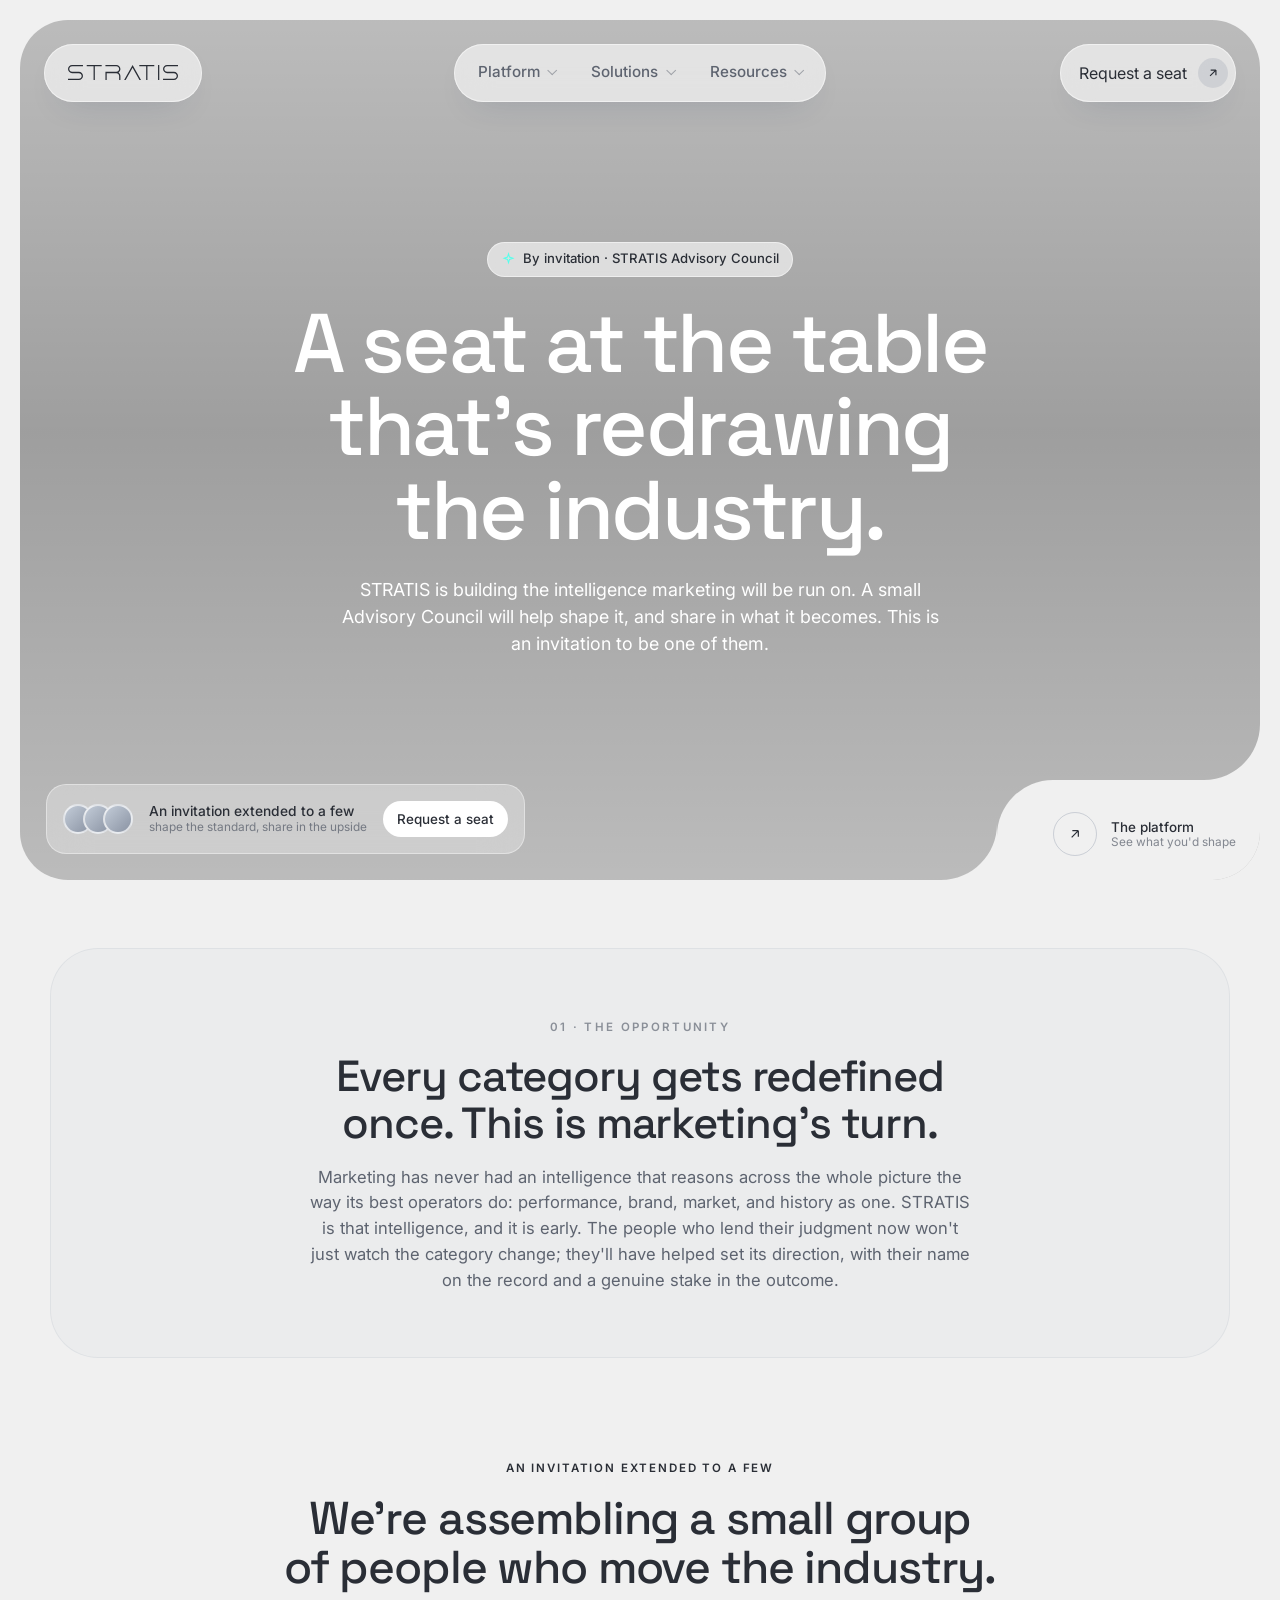
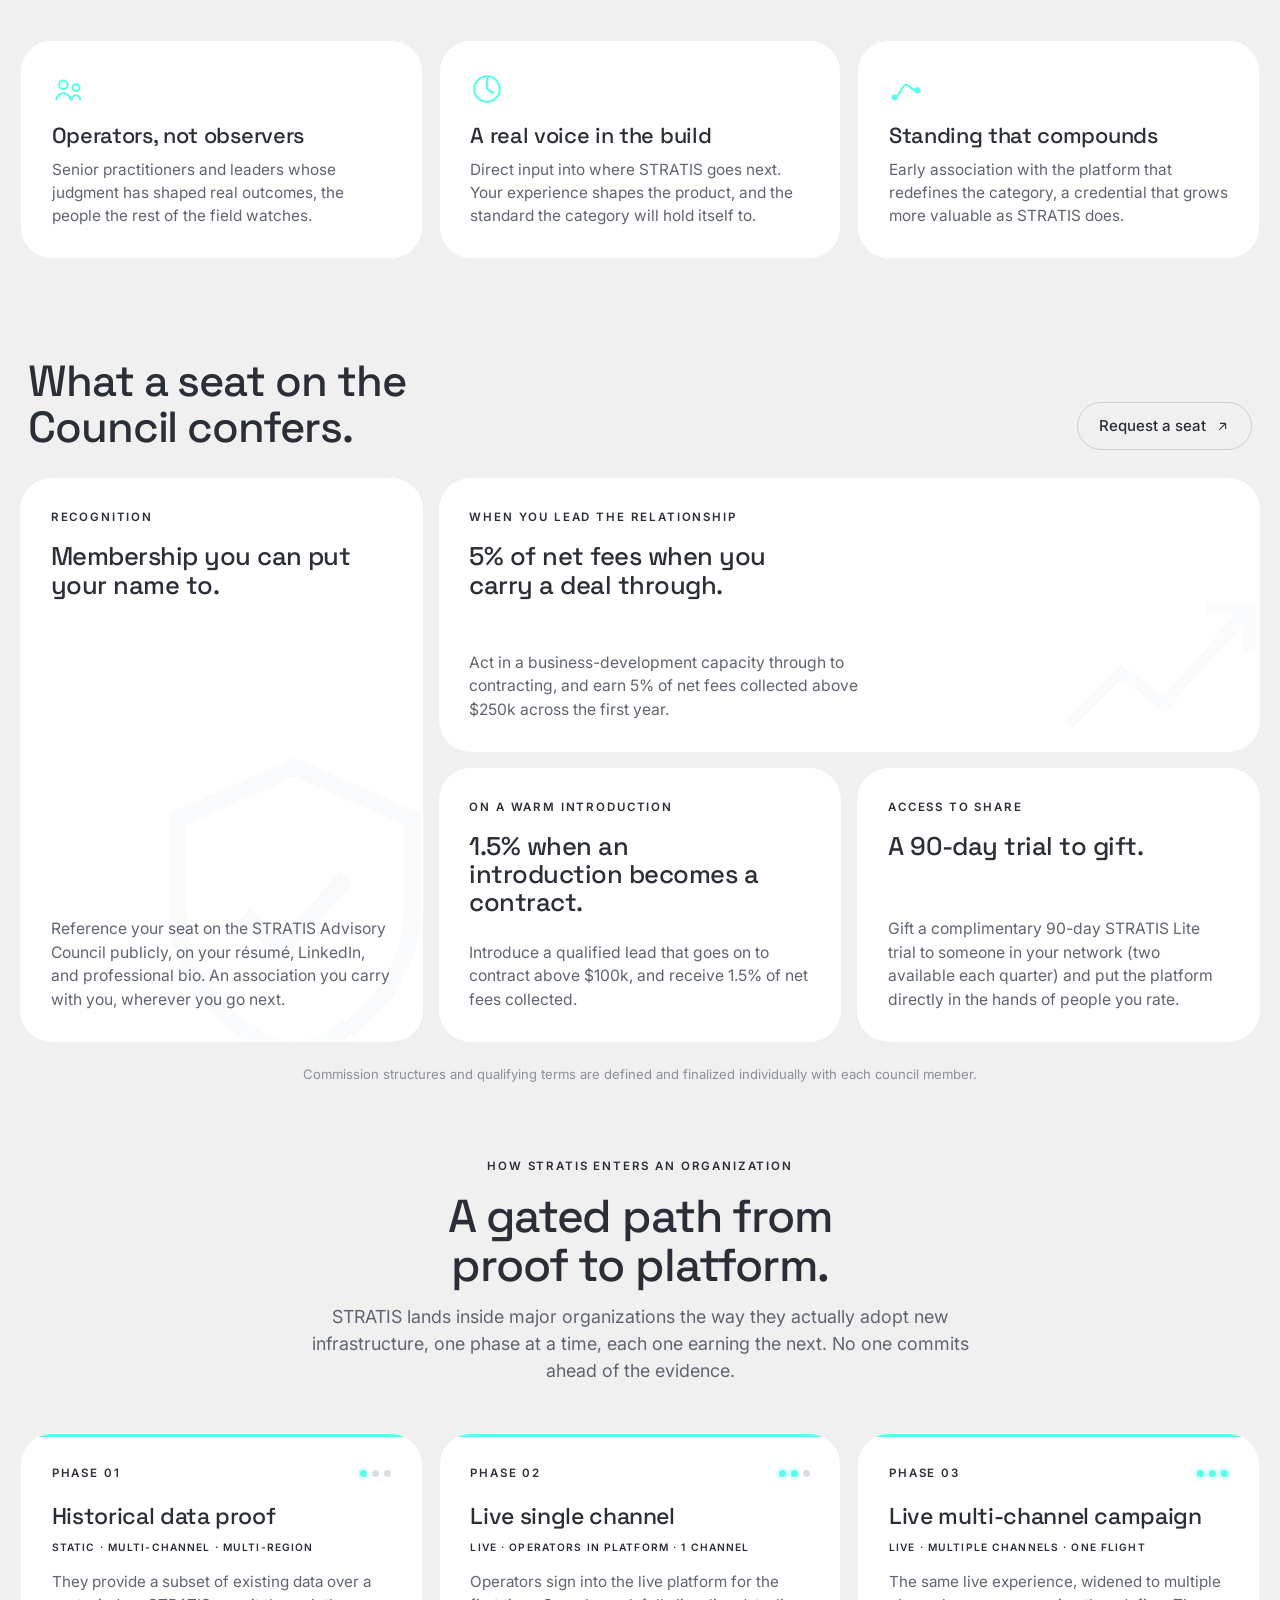
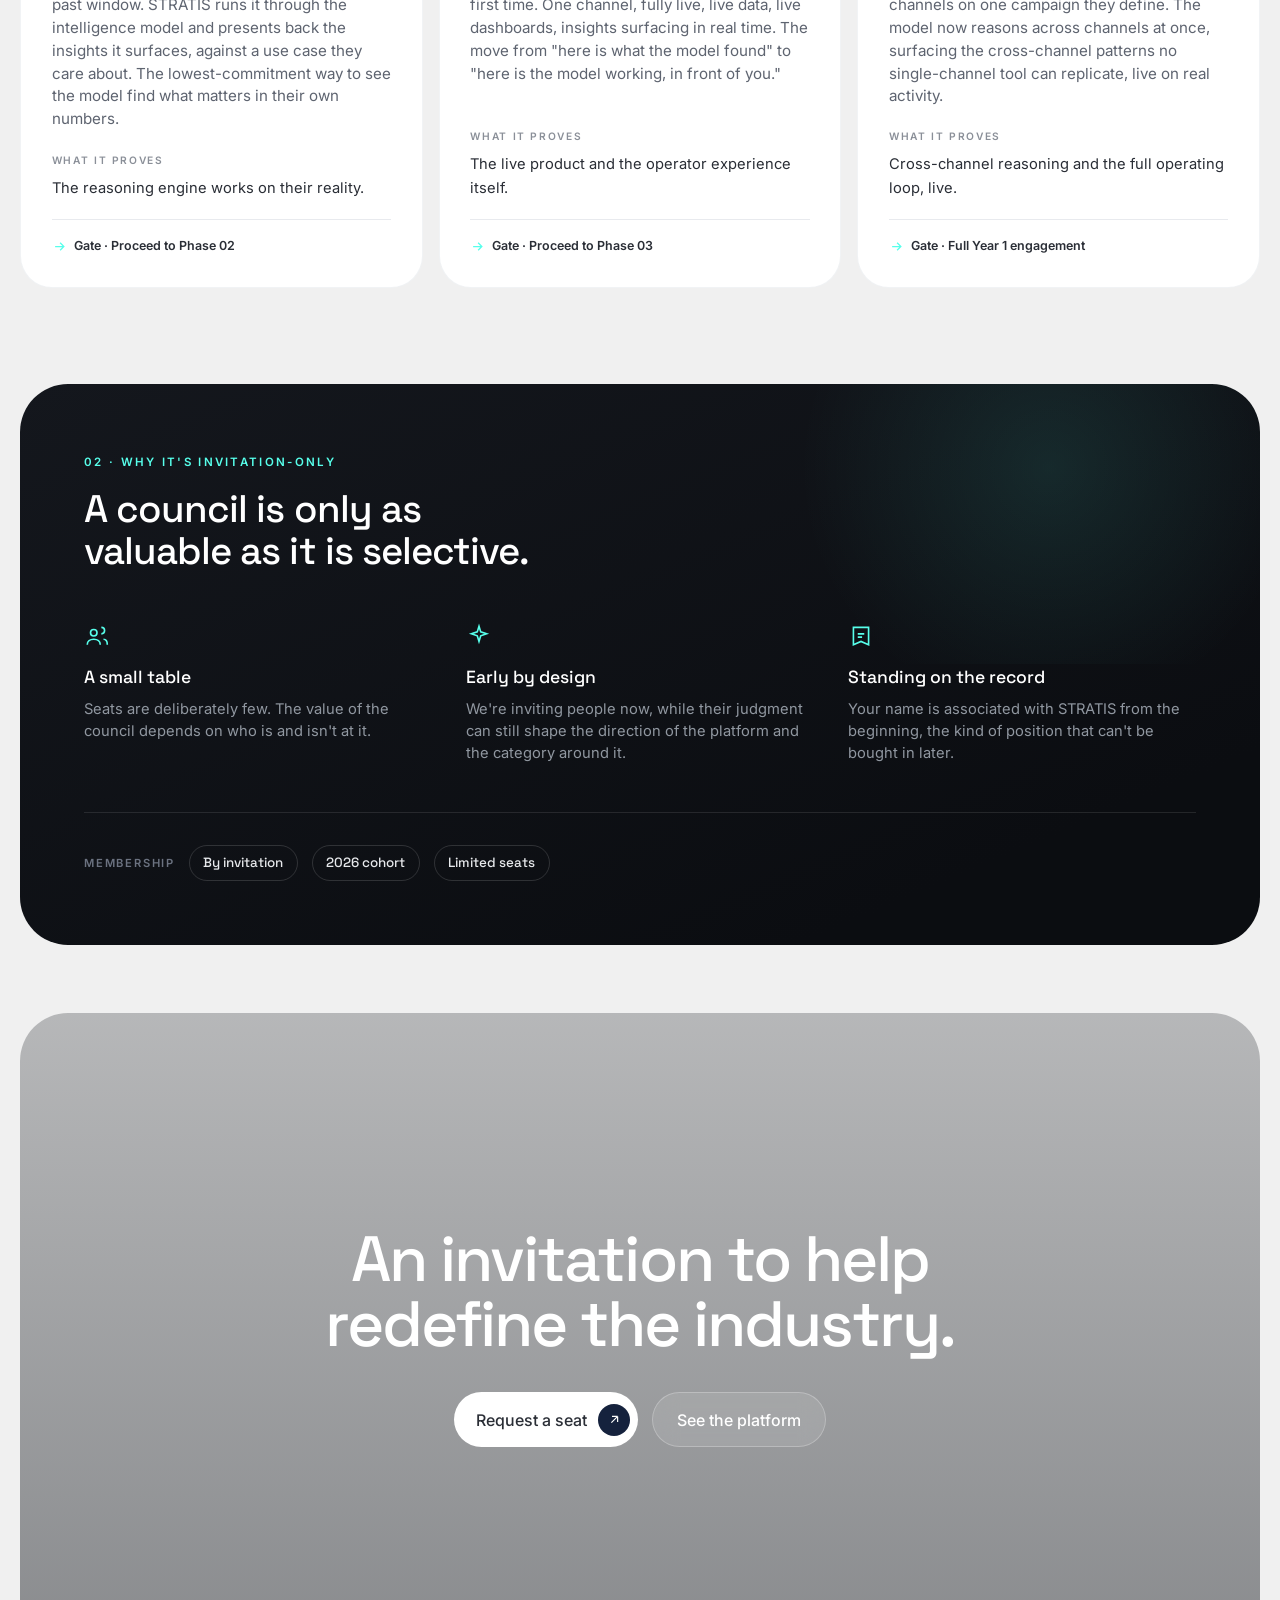
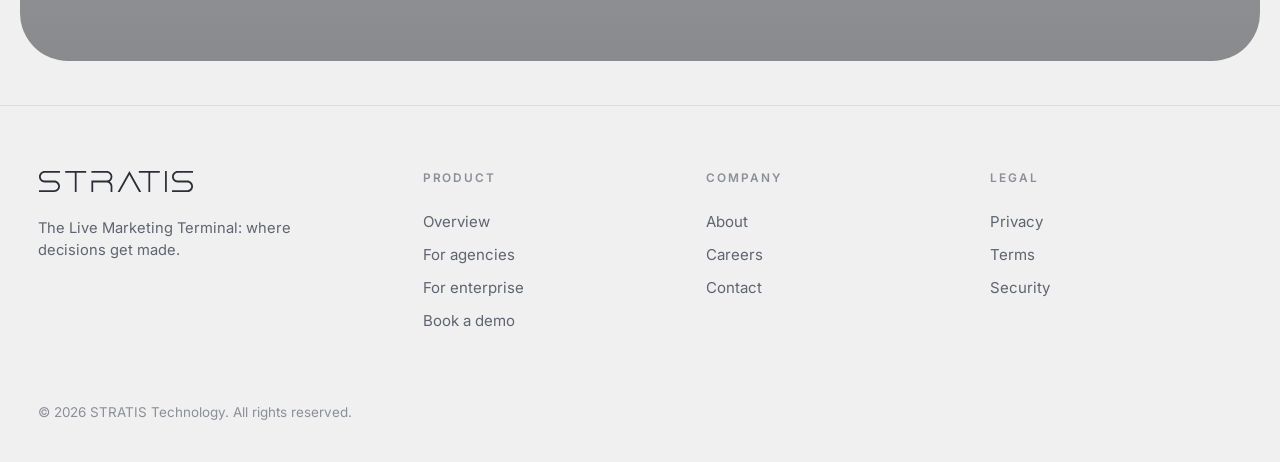
==== advisory.html @ 58fbda46 "Mobile polish: small-viewport hero height, robust video autoplay, scroll-through 3D canvases - .hero" ====
<!DOCTYPE html>
<html lang="en">
<head>
<meta charset="UTF-8" />
<meta name="viewport" content="width=device-width, initial-scale=1.0" />
<meta name="robots" content="noindex, nofollow" />
<title>STRATIS Advisory Council: By invitation</title>
<meta name="description" content="An invitation to join the STRATIS Advisory Council, a small group helping to shape the intelligence that will redefine how marketing is run." />
<link rel="icon" type="image/png" sizes="32x32" href="/favicon/favicon-32x32.png" />
<link rel="icon" type="image/png" sizes="16x16" href="/favicon/favicon-16x16.png" />
<link rel="shortcut icon" href="/favicon/favicon.ico" />
<link rel="apple-touch-icon" sizes="180x180" href="/favicon/apple-touch-icon.png" />
<link rel="manifest" href="/favicon/site.webmanifest" />
<link rel="preconnect" href="https://fonts.googleapis.com" />
<link rel="preconnect" href="https://fonts.gstatic.com" crossorigin />
<link href="https://fonts.googleapis.com/css2?family=Space+Grotesk:wght@400;500;600&family=Inter:wght@400;500;600&display=swap" rel="stylesheet" />
<link rel="stylesheet" href="css/home.css" />
<link rel="stylesheet" href="css/pages.css" />
</head>
<body>

<!-- ============ NAV (three floating glass pills) ============ -->
<header class="nav" id="nav">
  <div class="nav__row">
    <a href="index.html" class="navpill navpill--logo" aria-label="STRATIS home"><span class="logo"></span></a>
    <nav class="navpill navpill--menu" aria-label="Primary" id="navMenu">
      <div class="navitem"><button class="navlink" data-menu="platform" aria-expanded="false">Platform <span class="chev"></span></button></div>
      <div class="navitem"><button class="navlink" data-menu="solutions" aria-expanded="false">Solutions <span class="chev"></span></button></div>
      <div class="navitem"><button class="navlink" data-menu="resources" aria-expanded="false">Resources <span class="chev"></span></button></div>
    </nav>
    <a href="mailto:hello@stratis.technology?subject=STRATIS%20Advisory%20Council" class="navpill navpill--cta">Request a seat
      <span class="pill"><svg width="14" height="14" viewBox="0 0 24 24" fill="none" stroke="currentColor" stroke-width="2"><path d="M7 17L17 7M17 7H8M17 7v9"/></svg></span>
    </a>
    <button class="nav__toggle navpill" id="navToggle" aria-label="Menu" aria-expanded="false"><span></span><span></span><span></span></button>

    <div class="megawrap" id="megawrap">
      <div class="mega" data-panel="platform">
        <div class="mega__inner mega__inner--feature">
          <a class="mega__feature" href="index.html#what">
            <span class="mega__feature-label">The Live Marketing Terminal</span>
            <span class="mega__feature-title">See the whole picture, reasoned as one →</span>
          </a>
          <div class="mega__links">
            <span class="mega__heading">Explore the platform</span>
            <div class="mega__grid">
              <a href="index.html#what"><svg class="ic" viewBox="0 0 24 24" fill="none" stroke="currentColor" stroke-width="1.6"><circle cx="12" cy="12" r="9"/><path d="M12 7v5l3 2"/></svg>What it does<span class="ar">→</span></a>
              <a href="capabilities.html"><svg class="ic" viewBox="0 0 24 24" fill="none" stroke="currentColor" stroke-width="1.6"><circle cx="7" cy="7" r="2.5"/><circle cx="17" cy="9" r="2"/><circle cx="11" cy="17" r="2"/><path d="M9 8l6 1M9 9l3 6"/></svg>Capabilities<span class="ar">→</span></a>
              <a href="index.html#flywheel"><svg class="ic" viewBox="0 0 24 24" fill="none" stroke="currentColor" stroke-width="1.6"><path d="M12 3l2.5 5 5.5.8-4 3.9 1 5.5L12 21l-5-2.8 1-5.5-4-3.9 5.5-.8z"/></svg>Why it's different<span class="ar">→</span></a>
              <a href="index.html#flywheel"><svg class="ic" viewBox="0 0 24 24" fill="none" stroke="currentColor" stroke-width="1.6"><circle cx="6" cy="12" r="2"/><circle cx="12" cy="12" r="2"/><circle cx="18" cy="12" r="2"/><path d="M8 12h2M14 12h2"/></svg>How it works<span class="ar">→</span></a>
              <a href="index.html#capabilities"><svg class="ic" viewBox="0 0 24 24" fill="none" stroke="currentColor" stroke-width="1.6"><path d="M12 3l7 3v6c0 4.5-3 7.5-7 9-4-1.5-7-4.5-7-9V6z"/></svg>Trust &amp; governance<span class="ar">→</span></a>
              <a href="faq.html"><svg class="ic" viewBox="0 0 24 24" fill="none" stroke="currentColor" stroke-width="1.6"><circle cx="12" cy="12" r="9"/><path d="M9.5 9.5a2.5 2.5 0 1 1 3 2.4V14"/><circle cx="12" cy="17" r="0.6" fill="currentColor"/></svg>FAQ<span class="ar">→</span></a>
            </div>
          </div>
        </div>
      </div>
      <div class="mega" data-panel="solutions">
        <div class="mega__inner mega__inner--cards">
          <span class="mega__heading">Solutions</span>
          <div class="mega__cards">
            <a class="mega__card" href="agencies.html">
              <svg class="ic" viewBox="0 0 24 24" fill="none" stroke="currentColor" stroke-width="1.5"><circle cx="8" cy="9" r="3"/><circle cx="17" cy="11" r="2.4"/><path d="M3 20c0-3 2.5-5 5-5s5 2 5 5M14 20c0-2 1.4-3.6 3-3.6s3 1.6 3 3.6"/></svg>
              <span class="mega__card-title">For agencies</span>
              <span class="mega__card-desc">Senior-grade reasoning on every account, without scaling headcount.</span>
            </a>
            <a class="mega__card" href="enterprise.html">
              <svg class="ic" viewBox="0 0 24 24" fill="none" stroke="currentColor" stroke-width="1.5"><rect x="4" y="4" width="7" height="7" rx="1.5"/><rect x="13" y="4" width="7" height="7" rx="1.5"/><rect x="4" y="13" width="7" height="7" rx="1.5"/><rect x="13" y="13" width="7" height="7" rx="1.5"/></svg>
              <span class="mega__card-title">For enterprise</span>
              <span class="mega__card-desc">Decision quality and defensibility at the scale of a major brand.</span>
            </a>
          </div>
        </div>
      </div>
      <div class="mega" data-panel="resources">
        <div class="mega__inner mega__inner--feature">
          <a class="mega__feature" href="index.html#flywheel">
            <span class="mega__feature-label">Resources</span>
            <span class="mega__feature-title">Common questions, answered →</span>
          </a>
          <div class="mega__links">
            <span class="mega__heading">Explore</span>
            <div class="mega__grid">
              <a href="faq.html"><svg class="ic" viewBox="0 0 24 24" fill="none" stroke="currentColor" stroke-width="1.6"><circle cx="12" cy="12" r="9"/><path d="M9.5 9.5a2.5 2.5 0 1 1 3 2.4V14"/><circle cx="12" cy="17" r="0.6" fill="currentColor"/></svg>FAQ<span class="ar">→</span></a>
              <a href="index.html#capabilities"><svg class="ic" viewBox="0 0 24 24" fill="none" stroke="currentColor" stroke-width="1.6"><rect x="5" y="10" width="14" height="10" rx="2"/><path d="M8 10V7a4 4 0 0 1 8 0v3"/></svg>Security &amp; trust<span class="ar">→</span></a>
              <a href="mailto:hello@stratis.technology"><svg class="ic" viewBox="0 0 24 24" fill="none" stroke="currentColor" stroke-width="1.6"><rect x="3" y="5" width="18" height="14" rx="2"/><path d="M4 7l8 6 8-6"/></svg>Contact<span class="ar">→</span></a>
              <a href="index.html"><svg class="ic" viewBox="0 0 24 24" fill="none" stroke="currentColor" stroke-width="1.6"><circle cx="12" cy="8" r="3.5"/><path d="M5 20c0-3.5 3-6 7-6s7 2.5 7 6"/></svg>About<span class="ar">→</span></a>
            </div>
          </div>
        </div>
      </div>
    </div>
  </div>
</header>
<div class="nav-scrim" id="navScrim" aria-hidden="true"></div>
<div class="mobile-menu" id="mobileMenu">
  <a href="index.html#what">Platform</a>
  <a href="agencies.html">For agencies</a>
  <a href="enterprise.html">For enterprise</a>
  <a href="index.html#flywheel">Resources</a>
  <a href="mailto:hello@stratis.technology?subject=STRATIS%20Advisory%20Council">Request a seat</a>
</div>

<main>
  <!-- ============ HERO ============ -->
  <div class="hero-wrap">
    <section class="hero">
      <video class="hero__video" autoplay muted loop playsinline preload="auto" src="/videos/advisory-hero.mp4"></video>
      <div class="hero__tint"></div>
      <div class="hero__content">
        <span class="badge r in"><svg width="15" height="15" viewBox="0 0 24 24" fill="none" stroke="currentColor" stroke-width="1.7"><path d="M12 3l1.6 5.2L19 10l-5.4 1.8L12 17l-1.6-5.2L5 10l5.4-1.8z"/></svg>By invitation · STRATIS Advisory Council</span>
        <h1 class="hero__title r in" data-d="1">A seat at the table that's redrawing the industry.</h1>
        <p class="hero__sub r in" data-d="2">STRATIS is building the intelligence marketing will be run on. A small Advisory Council will help shape it, and share in what it becomes. This is an invitation to be one of them.</p>
      </div>
      <div class="card-bl">
        <span class="card-bl__dots"><span></span><span></span><span></span></span>
        <span class="card-bl__txt">An invitation extended to a few<small>shape the standard, share in the upside</small></span>
        <a href="mailto:hello@stratis.technology?subject=STRATIS%20Advisory%20Council" class="card-bl__btn">Request a seat</a>
      </div>
      <a href="index.html#what" class="corner-br">
        <svg class="corner-cut corner-cut--top" viewBox="0 0 56 56"><path d="M56 56V0C56 30.9279 30.9279 56 0 56H56Z" fill="#f0f0f0"/></svg>
        <svg class="corner-cut corner-cut--left" viewBox="0 0 56 56"><path d="M56 56V0C56 30.9279 30.9279 56 0 56H56Z" fill="#f0f0f0"/></svg>
        <span class="corner-br__circle"><svg width="16" height="16" viewBox="0 0 24 24" fill="none" stroke="currentColor" stroke-width="1.8"><path d="M7 17L17 7M17 7H8M17 7v9"/></svg></span>
        <span class="corner-br__txt">The platform<small>See what you'd shape</small></span>
      </a>
    </section>
  </div>

  <!-- ============ THE OPPORTUNITY ============ -->
  <section class="psection">
    <div class="statement r">
      <span class="statement__index">01 · The opportunity</span>
      <h2 class="statement__title">Every category gets redefined once. This is marketing's turn.</h2>
      <p class="statement__body">Marketing has never had an intelligence that reasons across the whole picture the way its best operators do: performance, brand, market, and history as one. STRATIS is that intelligence, and it is early. The people who lend their judgment now won't just watch the category change; they'll have helped set its direction, with their name on the record and a genuine stake in the outcome.</p>
    </div>
  </section>

  <!-- ============ WHY THE COUNCIL ============ -->
  <section class="psection">
    <div class="phead r">
      <span class="peyebrow">An invitation extended to a few</span>
      <h2 class="ptitle">We're assembling a small group of people who move the industry.</h2>
    </div>
    <div class="trio">
      <div class="pcard r">
        <svg class="pcard__icon" viewBox="0 0 24 24" fill="none" stroke="currentColor" stroke-width="1.5"><circle cx="8" cy="9" r="3"/><circle cx="17" cy="11" r="2.4"/><path d="M3 20c0-3 2.5-5 5-5s5 2 5 5M14 20c0-2 1.4-3.6 3-3.6s3 1.6 3 3.6"/></svg>
        <h3 class="pcard__title">Operators, not observers</h3>
        <p class="pcard__desc">Senior practitioners and leaders whose judgment has shaped real outcomes, the people the rest of the field watches.</p>
      </div>
      <div class="pcard r" data-d="1">
        <svg class="pcard__icon" viewBox="0 0 24 24" fill="none" stroke="currentColor" stroke-width="1.5"><path d="M12 3v9l5 3"/><circle cx="12" cy="12" r="9"/></svg>
        <h3 class="pcard__title">A real voice in the build</h3>
        <p class="pcard__desc">Direct input into where STRATIS goes next. Your experience shapes the product, and the standard the category will hold itself to.</p>
      </div>
      <div class="pcard r" data-d="2">
        <svg class="pcard__icon" viewBox="0 0 24 24" fill="none" stroke="currentColor" stroke-width="1.5"><path d="M4 18c4-1 5-9 8-9s4 5 8 4"/><circle cx="4" cy="18" r="1.4" fill="currentColor"/><circle cx="20" cy="13" r="1.4" fill="currentColor"/></svg>
        <h3 class="pcard__title">Standing that compounds</h3>
        <p class="pcard__desc">Early association with the platform that redefines the category, a credential that grows more valuable as STRATIS does.</p>
      </div>
    </div>
  </section>

  <!-- ============ COUNCIL BENEFITS (4-card bento) ============ -->
  <section class="features">
    <div class="features__head">
      <h2 class="r">What a seat on the Council confers.</h2>
      <a href="mailto:hello@stratis.technology?subject=STRATIS%20Advisory%20Council" class="btn-outline r" data-d="1">Request a seat
        <svg width="15" height="15" viewBox="0 0 24 24" fill="none" stroke="currentColor" stroke-width="1.8"><path d="M7 17L17 7M17 7H8M17 7v9"/></svg></a>
    </div>
    <div class="feat-grid">
      <!-- Card 1, tall left: recognition -->
      <article class="card card--1 group r">
        <svg class="card__wm" viewBox="0 0 24 24" fill="none" stroke="currentColor" stroke-width="1.2"><path d="M12 2l8 3.5v6c0 5-3.4 8.6-8 10-4.6-1.4-8-5-8-10v-6L12 2z"/><path d="M8.5 12l2.5 2.5 4.5-5"/></svg>
        <span class="card__eyebrow">Recognition</span>
        <h3 class="card__title">Membership you can put your name to.</h3>
        <p class="card__desc">Reference your seat on the STRATIS Advisory Council publicly, on your résumé, LinkedIn, and professional bio. An association you carry with you, wherever you go next.</p>
      </article>
      <!-- Card 2, wide top right: 5% BD -->
      <article class="card card--2 group r" data-d="1">
        <svg class="card__wm" viewBox="0 0 24 24" fill="none" stroke="currentColor" stroke-width="1.2"><path d="M3 17l5-5 4 3 8-9"/><path d="M16 6h4v4"/></svg>
        <span class="card__eyebrow">When you lead the relationship</span>
        <h3 class="card__title">5% of net fees when you carry a deal through.</h3>
        <p class="card__desc">Act in a business-development capacity through to contracting, and earn 5% of net fees collected above $250k across the first year.</p>
      </article>
      <!-- Card 3, bottom right 1: 1.5% intro -->
      <article class="card group r" data-d="2">
        <span class="card__eyebrow">On a warm introduction</span>
        <h3 class="card__title">1.5% when an introduction becomes a contract.</h3>
        <p class="card__desc">Introduce a qualified lead that goes on to contract above $100k, and receive 1.5% of net fees collected.</p>
      </article>
      <!-- Card 4, bottom right 2: gift trial -->
      <article class="card group r" data-d="3">
        <span class="card__eyebrow">Access to share</span>
        <h3 class="card__title">A 90-day trial to gift.</h3>
        <p class="card__desc">Gift a complimentary 90-day STRATIS Lite trial to someone in your network (two available each quarter) and put the platform directly in the hands of people you rate.</p>
      </article>
    </div>
    <p class="bnote r">Commission structures and qualifying terms are defined and finalized individually with each council member.</p>
  </section>

  <!-- ============ THE PILOT (gated sequence) ============ -->
  <section class="psection">
    <div class="phead r">
      <span class="peyebrow">How STRATIS enters an organization</span>
      <h2 class="ptitle">A gated path from proof to platform.</h2>
      <p class="psub">STRATIS lands inside major organizations the way they actually adopt new infrastructure, one phase at a time, each one earning the next. No one commits ahead of the evidence.</p>
    </div>
    <div class="steps">
      <article class="step r">
        <div class="step__top">
          <span class="step__tag">Phase 01</span>
          <span class="step__dots"><span class="on"></span><span></span><span></span></span>
        </div>
        <h3 class="step__title">Historical data proof</h3>
        <p class="step__meta">Static · Multi-channel · Multi-region</p>
        <p class="step__desc">They provide a subset of existing data over a past window. STRATIS runs it through the intelligence model and presents back the insights it surfaces, against a use case they care about. The lowest-commitment way to see the model find what matters in their own numbers.</p>
        <div class="step__proves">
          <span class="step__proves-label">What it proves</span>
          <span class="step__proves-txt">The reasoning engine works on their reality.</span>
        </div>
        <div class="step__gate"><svg viewBox="0 0 24 24" fill="none" stroke="currentColor" stroke-width="2"><path d="M5 12h14M13 6l6 6-6 6"/></svg>Gate · Proceed to Phase 02</div>
      </article>
      <article class="step r" data-d="1">
        <div class="step__top">
          <span class="step__tag">Phase 02</span>
          <span class="step__dots"><span class="on"></span><span class="on"></span><span></span></span>
        </div>
        <h3 class="step__title">Live single channel</h3>
        <p class="step__meta">Live · Operators in platform · 1 channel</p>
        <p class="step__desc">Operators sign into the live platform for the first time. One channel, fully live, live data, live dashboards, insights surfacing in real time. The move from "here is what the model found" to "here is the model working, in front of you."</p>
        <div class="step__proves">
          <span class="step__proves-label">What it proves</span>
          <span class="step__proves-txt">The live product and the operator experience itself.</span>
        </div>
        <div class="step__gate"><svg viewBox="0 0 24 24" fill="none" stroke="currentColor" stroke-width="2"><path d="M5 12h14M13 6l6 6-6 6"/></svg>Gate · Proceed to Phase 03</div>
      </article>
      <article class="step r" data-d="2">
        <div class="step__top">
          <span class="step__tag">Phase 03</span>
          <span class="step__dots"><span class="on"></span><span class="on"></span><span class="on"></span></span>
        </div>
        <h3 class="step__title">Live multi-channel campaign</h3>
        <p class="step__meta">Live · Multiple channels · One flight</p>
        <p class="step__desc">The same live experience, widened to multiple channels on one campaign they define. The model now reasons across channels at once, surfacing the cross-channel patterns no single-channel tool can replicate, live on real activity.</p>
        <div class="step__proves">
          <span class="step__proves-label">What it proves</span>
          <span class="step__proves-txt">Cross-channel reasoning and the full operating loop, live.</span>
        </div>
        <div class="step__gate"><svg viewBox="0 0 24 24" fill="none" stroke="currentColor" stroke-width="2"><path d="M5 12h14M13 6l6 6-6 6"/></svg>Gate · Full Year 1 engagement</div>
      </article>
    </div>
  </section>

  <!-- ============ WHY INVITATION-ONLY ============ -->
  <section class="psection">
    <div class="trustp r">
      <div class="trustp__inner">
        <span class="trustp__index">02 · Why it's invitation-only</span>
        <h2 class="trustp__title">A council is only as valuable as it is selective.</h2>
        <div class="trustp__grid">
          <div class="tpoint2"><svg class="tpoint2__icon" viewBox="0 0 24 24" fill="none" stroke="currentColor" stroke-width="1.5"><circle cx="9" cy="9" r="3"/><path d="M3 20c0-3 2.5-5 6-5s6 2 6 5"/><path d="M16 4a3 3 0 0 1 0 6M18 15c2 0 3.5 1.8 3.5 5"/></svg><h3>A small table</h3><p>Seats are deliberately few. The value of the council depends on who is and isn't at it.</p></div>
          <div class="tpoint2"><svg class="tpoint2__icon" viewBox="0 0 24 24" fill="none" stroke="currentColor" stroke-width="1.5"><path d="M12 3l1.6 5.2L19 10l-5.4 1.8L12 17l-1.6-5.2L5 10l5.4-1.8z"/></svg><h3>Early by design</h3><p>We're inviting people now, while their judgment can still shape the direction of the platform and the category around it.</p></div>
          <div class="tpoint2"><svg class="tpoint2__icon" viewBox="0 0 24 24" fill="none" stroke="currentColor" stroke-width="1.5"><path d="M5 4h14v16l-7-3-7 3z"/><path d="M9 10h6M9 13h4"/></svg><h3>Standing on the record</h3><p>Your name is associated with STRATIS from the beginning, the kind of position that can't be bought in later.</p></div>
        </div>
        <div class="trustp__badges">
          <span class="trustp__badges-label">Membership</span>
          <span class="badge-slot2">By invitation</span><span class="badge-slot2">2026 cohort</span><span class="badge-slot2">Limited seats</span>
        </div>
      </div>
    </div>
  </section>

  <!-- ============ CTA (video) ============ -->
  <div class="cta-wrap" id="demo">
    <section class="cta">
      <video class="cta__video" autoplay muted loop playsinline preload="auto" src="/videos/cta.mp4"></video>
      <div class="cta__tint"></div>
      <div class="cta__content">
        <h2 class="cta__title r">An invitation to help redefine the industry.</h2>
        <div class="cta__btns r" data-d="1">
          <a href="mailto:hello@stratis.technology?subject=STRATIS%20Advisory%20Council" class="btn-white">Request a seat
            <span class="ic"><svg width="15" height="15" viewBox="0 0 24 24" fill="none" stroke="currentColor" stroke-width="1.9"><path d="M7 17L17 7M17 7H8M17 7v9"/></svg></span></a>
          <a href="index.html#what" class="btn-glass">See the platform</a>
        </div>
      </div>
    </section>
  </div>

  <!-- ============ FOOTER ============ -->
  <footer class="foot">
    <div class="foot__inner">
      <div>
        <div class="foot__logo" aria-label="STRATIS"><span class="logo"></span></div>
        <p class="foot__desc">The Live Marketing Terminal: where decisions get made.</p>
      </div>
      <div class="foot__col">
        <h4>Product</h4>
        <a href="index.html">Overview</a>
        <a href="agencies.html">For agencies</a>
        <a href="enterprise.html">For enterprise</a>
        <a href="mailto:hello@stratis.technology">Book a demo</a>
      </div>
      <div class="foot__col">
        <h4>Company</h4>
        <a href="#">About</a>
        <a href="#">Careers</a>
        <a href="mailto:hello@stratis.technology">Contact</a>
      </div>
      <div class="foot__col">
        <h4>Legal</h4>
        <a href="#">Privacy</a>
        <a href="#">Terms</a>
        <a href="#">Security</a>
      </div>
    </div>
    <div class="foot__base">© 2026 STRATIS Technology. All rights reserved.</div>
  </footer>
</main>

<script>
  // scroll reveals
  var io = new IntersectionObserver(function (es) {
    es.forEach(function (e) { if (e.isIntersecting) { e.target.classList.add("in"); io.unobserve(e.target); } });
  }, { rootMargin: "0px 0px -8% 0px", threshold: 0.1 });
  document.querySelectorAll(".r:not(.in)").forEach(function (el) { io.observe(el); });
  (function(){var play=function(){document.querySelectorAll("video").forEach(function(v){try{v.muted=true;v.setAttribute("playsinline","");v.setAttribute("webkit-playsinline","");var p=v.play();if(p&&p.catch)p.catch(function(){});}catch(e){}});};play();["touchstart","pointerdown","scroll","click"].forEach(function(ev){window.addEventListener(ev,function h(){play();window.removeEventListener(ev,h);},{once:true,passive:true});});})();

  // ---- nav: sticky state ----
  var nav = document.getElementById("nav");
  function navScroll() { if (nav) nav.classList.toggle("is-stuck", (window.scrollY || 0) > 8); }
  navScroll(); window.addEventListener("scroll", navScroll, { passive: true });

  // ---- nav: mobile toggle ----
  var toggle = document.getElementById("navToggle"), mm = document.getElementById("mobileMenu");
  if (toggle && mm) {
    var setOpen = function (open) { document.body.classList.toggle("menu-open", open); toggle.setAttribute("aria-expanded", String(open)); document.body.style.overflow = open ? "hidden" : ""; };
    toggle.addEventListener("click", function () { setOpen(!document.body.classList.contains("menu-open")); });
    mm.querySelectorAll("a").forEach(function (a) { a.addEventListener("click", function () { setOpen(false); }); });
    window.addEventListener("keydown", function (e) { if (e.key === "Escape") setOpen(false); });
  }

  // ---- nav: mega-menu dropdowns ----
  var navMenu = document.getElementById("navMenu"), megawrap = document.getElementById("megawrap"), navScrim = document.getElementById("navScrim");
  if (navMenu && megawrap) {
    var fine = window.matchMedia("(pointer:fine)").matches;
    var items = Array.prototype.slice.call(navMenu.querySelectorAll(".navitem"));
    var panels = Array.prototype.slice.call(megawrap.querySelectorAll(".mega"));
    var openName = null, closeTimer = null;
    function openMenu(name) {
      if (openName === name) return; clearTimeout(closeTimer);
      panels.forEach(function (p) { p.classList.toggle("is-open", p.dataset.panel === name); });
      items.forEach(function (i) { var ln = i.querySelector(".navlink"), on = ln.dataset.menu === name; i.classList.toggle("is-open", on); ln.setAttribute("aria-expanded", String(on)); });
      document.body.classList.add("nav-open"); openName = name;
    }
    function closeMenu() {
      clearTimeout(closeTimer);
      panels.forEach(function (p) { p.classList.remove("is-open"); });
      items.forEach(function (i) { i.classList.remove("is-open"); i.querySelector(".navlink").setAttribute("aria-expanded", "false"); });
      document.body.classList.remove("nav-open"); openName = null;
    }
    items.forEach(function (item) {
      var link = item.querySelector(".navlink"), name = link.dataset.menu;
      if (fine) item.addEventListener("mouseenter", function () { openMenu(name); });
      link.addEventListener("click", function (e) { e.preventDefault(); openName === name ? closeMenu() : openMenu(name); });
    });
    if (fine) {
      navMenu.addEventListener("mouseenter", function () { clearTimeout(closeTimer); });
      navMenu.addEventListener("mouseleave", function () { closeTimer = setTimeout(closeMenu, 200); });
      panels.forEach(function (p) { p.addEventListener("mouseenter", function () { clearTimeout(closeTimer); }); p.addEventListener("mouseleave", function () { closeTimer = setTimeout(closeMenu, 200); }); });
    }
    document.addEventListener("click", function (e) { if (openName && !navMenu.contains(e.target) && !megawrap.contains(e.target)) closeMenu(); });
    window.addEventListener("keydown", function (e) { if (e.key === "Escape") closeMenu(); });
    window.addEventListener("scroll", function () { if (openName) closeMenu(); }, { passive: true });
    if (navScrim) navScrim.addEventListener("click", closeMenu);
    megawrap.querySelectorAll("a").forEach(function (a) { a.addEventListener("click", closeMenu); });
  }
</script>
</body>
</html>
---- css/home.css ----
/* =========================================================================
   STRATIS - landing page TEST (video/dashboard concept)
   Adapted from the RIVR DeFi spec to STRATIS copy + brand fonts.
   Self-contained (not linked to the main styles.css).
   ========================================================================= */
:root {
  --bg: #f0f0f0;
  --ink: #5E6470;          /* muted hero text (per spec) */
  --ink-strong: #2A2E36;
  --ink-soft: #8A8F98;
  --navy: #15223D;         /* "dark blue" button */
  --signal: #57FFEB;
  --navy-tint: rgba(30,50,90,0.02);
  --navy-bd:  rgba(30,50,90,0.06);
  --navy-div: rgba(30,50,90,0.10);
  --display: "Space Grotesk", ui-sans-serif, system-ui, sans-serif;
  --body: "Inter", ui-sans-serif, system-ui, sans-serif;
  --ease: cubic-bezier(0.22, 1, 0.36, 1);
}
* { box-sizing: border-box; margin: 0; padding: 0; }
html { -webkit-text-size-adjust: 100%; }
body {
  font-family: var(--body); background: var(--bg); color: var(--ink-strong);
  overflow-x: hidden; -webkit-font-smoothing: antialiased; -moz-osx-font-smoothing: grayscale;
  line-height: 1.5;
}
img, svg, video { display: block; max-width: 100%; }
a { color: inherit; text-decoration: none; }
button { font: inherit; color: inherit; background: none; border: none; cursor: pointer; }
ul { list-style: none; }
::selection { background: var(--signal); color: var(--ink-strong); }

.lt { min-height: 100vh; background: var(--bg); }
.shell { width: 100%; max-width: 1536px; margin-inline: auto; }

/* reveal */
.r { opacity: 0; transform: translateY(26px); transition: opacity 0.9s var(--ease), transform 0.9s var(--ease); }
.r.in { opacity: 1; transform: none; }
[data-d="1"] { transition-delay: 0.08s; } [data-d="2"] { transition-delay: 0.16s; }
[data-d="3"] { transition-delay: 0.24s; } [data-d="4"] { transition-delay: 0.32s; }
@media (prefers-reduced-motion: reduce) { .r { opacity: 1; transform: none; transition: none; } }

/* ----------------------------------------------------------------------- */
/*  HERO                                                                   */
/* ----------------------------------------------------------------------- */
.hero-wrap { width: 100%; height: 100vh; height: 100svh; display: flex; align-items: center; justify-content: center; padding: 12px; background: var(--bg); }
@media (min-width: 768px) { .hero-wrap { padding: 20px; } }
.hero {
  position: relative; width: 100%; max-width: 1536px; height: 100%;
  border-radius: 1.5rem; overflow: hidden;
  display: flex; flex-direction: column; align-items: center;
}
@media (min-width: 768px) { .hero { border-radius: 3rem; } }
.hero__video { position: absolute; inset: 0; width: 100%; height: 100%; object-fit: cover; z-index: 0; filter: saturate(1.3); }
.hero__tint { position: absolute; inset: 0; z-index: 1; background: linear-gradient(180deg, rgba(0,0,0,0.22), rgba(0,0,0,0.34) 48%, rgba(0,0,0,0.22)); pointer-events: none; }

/* ===== three floating glass pills (ported from page 1, test-skinned) ===== */
/* top gap below the hero card edge + side inset are kept equal ("same padding") */
.nav { position: fixed; top: clamp(30px, 3.4vw, 44px); left: 0; right: 0; z-index: 1000; }
.nav__row {
  width: min(calc(100% - 40px), 1536px);   /* match the hero card box */
  margin-inline: auto;
  padding-inline: clamp(16px, 2.4vw, 24px); /* inset pills toward the card edges */
  display: grid; grid-template-columns: 1fr auto 1fr; align-items: center; gap: 14px;
}
.navpill--logo { justify-self: start; }
.navpill--cta  { justify-self: end; }
.navpill {
  display: inline-flex; align-items: center; height: 58px; padding: 0 24px; border-radius: 100px;
  background: rgba(255,255,255,0.6); -webkit-backdrop-filter: blur(18px) saturate(150%); backdrop-filter: blur(18px) saturate(150%);
  box-shadow: inset 0 0 0 1px rgba(255,255,255,0.5), 0 14px 34px -20px rgba(30,50,90,0.28);
  transition: background 0.4s var(--ease), box-shadow 0.4s var(--ease), transform 0.4s var(--ease);
  animation: navIn 0.7s var(--ease) backwards;
}
@keyframes navIn { from { opacity: 0; transform: translateY(-16px); } to { opacity: 1; transform: none; } }
.navpill--logo { animation-delay: 0.05s; font-family: var(--display); font-weight: 600; font-size: 1.12rem; letter-spacing: 0.18em; color: var(--ink-strong); }
/* Official STRATIS wordmark - masked so it inherits `color` */
.logo { display: inline-block; height: 15px; aspect-ratio: 553.72 / 75.39; flex: none; background: currentColor; -webkit-mask: url(/assets/stratis-logo.svg) center / contain no-repeat; mask: url(/assets/stratis-logo.svg) center / contain no-repeat; }
.foot__logo .logo { height: 21px; }
.navpill--menu { animation-delay: 0.13s; padding: 0 7px; gap: 2px; }
.navpill--cta  { animation-delay: 0.21s; }
.nav.is-stuck .navpill { background: rgba(255,255,255,0.82); box-shadow: inset 0 0 0 1px rgba(30,50,90,0.08), 0 18px 44px -22px rgba(30,50,90,0.32); }

.navlink {
  height: 42px; padding: 0 17px; border-radius: 100px; display: inline-flex; align-items: center; gap: 0.5em;
  font-family: var(--body); font-weight: 500; font-size: 0.95rem; color: var(--ink); cursor: pointer; white-space: nowrap;
  transition: background 0.3s var(--ease), color 0.3s;
}
.navlink:hover, .navitem.is-open > .navlink { background: rgba(30,50,90,0.06); color: var(--ink-strong); }
.chev { width: 7px; height: 7px; margin-left: 1px; border-right: 1.6px solid currentColor; border-bottom: 1.6px solid currentColor; transform: rotate(45deg) translate(-1px,-2px); opacity: 0.5; transition: transform 0.4s var(--ease); }
.navitem.is-open > .navlink .chev { transform: rotate(-135deg) translate(-1px,0); opacity: 0.9; }

/* CTA pill - glass, matching the rest of the nav */
.navpill--cta { color: var(--ink-strong); gap: 0.7em; padding: 0 0.5em 0 1.2em; cursor: pointer; }
.navpill--cta:hover { background: rgba(255,255,255,0.82); transform: translateY(-1px); }
.navpill--cta .pill { width: 30px; height: 30px; border-radius: 50%; background: rgba(30,50,90,0.1); display: grid; place-items: center; transition: transform 0.4s var(--ease); }
.navpill--cta:hover .pill { transform: rotate(45deg); }

/* mobile toggle */
.nav__toggle { display: none; }
.nav__toggle span { width: 22px; height: 1.6px; background: var(--ink-strong); transition: transform 0.35s var(--ease), opacity 0.3s; }
body.menu-open .nav__toggle span:nth-child(1) { transform: translateY(6.6px) rotate(45deg); }
body.menu-open .nav__toggle span:nth-child(2) { opacity: 0; }
body.menu-open .nav__toggle span:nth-child(3) { transform: translateY(-6.6px) rotate(-45deg); }

/* mega-menu panels */
.megawrap { position: absolute; top: calc(100% + 12px); left: 0; right: 0; display: flex; justify-content: center; pointer-events: none; }
.mega {
  position: absolute; top: 0; left: 50%; transform: translateX(-50%) translateY(-10px) scale(0.97); transform-origin: top center;
  opacity: 0; visibility: hidden; pointer-events: none;
  background: rgba(255,255,255,0.94); -webkit-backdrop-filter: blur(24px) saturate(150%); backdrop-filter: blur(24px) saturate(150%);
  border-radius: 26px; box-shadow: inset 0 0 0 1px rgba(30,50,90,0.08), 0 40px 90px -36px rgba(30,50,90,0.35); padding: 20px;
  transition: opacity 0.36s var(--ease), transform 0.36s var(--ease), visibility 0.36s;
}
.mega.is-open { opacity: 1; visibility: visible; pointer-events: auto; transform: translateX(-50%) translateY(0) scale(1); }
.mega__inner--feature { display: grid; grid-template-columns: 210px 1fr; gap: 18px; width: 600px; max-width: 78vw; }
.mega__heading { font-family: var(--body); font-size: 0.68rem; letter-spacing: 0.16em; text-transform: uppercase; color: var(--ink-soft); font-weight: 600; display: block; padding: 6px 12px 12px; }
.mega__feature { position: relative; overflow: hidden; border-radius: 18px; min-height: 210px; padding: 20px; display: flex; flex-direction: column; justify-content: flex-end; gap: 0.3em; border: 1px solid var(--navy-bd); background: radial-gradient(120% 100% at 28% 18%, rgba(87,255,235,0.16), #eef1f5 68%); }
.mega__feature-label { font-family: var(--body); font-size: 0.64rem; letter-spacing: 0.16em; text-transform: uppercase; color: var(--ink); font-weight: 600; }
.mega__feature-title { font-family: var(--display); font-weight: 500; font-size: 1.05rem; line-height: 1.2; letter-spacing: -0.015em; color: var(--ink-strong); }
.mega__feature:hover .mega__feature-title { color: var(--signal); }
.mega__links { padding-top: 4px; }
.mega__grid { display: grid; grid-template-columns: 1fr 1fr; gap: 2px; }
.mega__grid a { display: flex; align-items: center; gap: 0.7em; padding: 11px 12px; border-radius: 12px; font-family: var(--body); font-weight: 500; font-size: 0.95rem; color: var(--ink-strong); transition: background 0.25s; }
.mega__grid a:hover { background: rgba(30,50,90,0.05); }
.mega__grid .ic { flex: none; width: 18px; height: 18px; color: var(--signal); }
.mega__grid .ar { margin-left: auto; opacity: 0; transform: translateX(-4px); transition: opacity 0.25s, transform 0.25s; color: var(--ink-soft); }
.mega__grid a:hover .ar { opacity: 1; transform: none; }
.mega__inner--cards { width: 560px; max-width: 78vw; }
.mega__cards { display: grid; grid-template-columns: 1fr 1fr; gap: 10px; margin-top: 4px; }
.mega__card { display: flex; flex-direction: column; gap: 0.45em; padding: 18px; border-radius: 18px; border: 1px solid var(--navy-bd); background: #fff; transition: transform 0.4s var(--ease), box-shadow 0.4s; }
.mega__card:hover { transform: translateY(-3px); box-shadow: 0 8px 30px rgb(0 0 0 / 0.05); }
.mega__card .ic { width: 22px; height: 22px; color: var(--signal); margin-bottom: 0.3em; }
.mega__card-title { font-family: var(--display); font-weight: 500; font-size: 1.12rem; letter-spacing: -0.015em; color: var(--ink-strong); }
.mega__card-desc { font-size: 0.9rem; line-height: 1.45; color: var(--ink); }

/* scrim + mobile sheet */
.nav-scrim { position: fixed; inset: 0; z-index: 990; background: rgba(20,30,50,0.14); -webkit-backdrop-filter: blur(2px); backdrop-filter: blur(2px); opacity: 0; visibility: hidden; transition: opacity 0.4s var(--ease), visibility 0.4s; }
body.nav-open .nav-scrim { opacity: 1; visibility: visible; }
.mobile-menu { position: fixed; inset: 0; z-index: 999; background: var(--bg); display: flex; flex-direction: column; justify-content: center; padding: 24px; transform: translateY(-100%); transition: transform 0.6s var(--ease); visibility: hidden; }
body.menu-open .mobile-menu { transform: none; visibility: visible; }
.mobile-menu a { font-family: var(--display); font-weight: 500; font-size: 2rem; padding: 0.35em 0; color: var(--ink-strong); letter-spacing: -0.02em; }

@media (max-width: 900px) {
  .nav__row { display: flex; justify-content: space-between; }
  .navpill--menu, .navpill--cta { display: none; }
  .nav__toggle.navpill { display: inline-flex; padding: 0; width: 56px; justify-content: center; flex-direction: column; gap: 5px; }
  .megawrap { display: none; }
}
@media (min-width: 901px) { .nav__toggle { display: none; } }

/* hero content */
.hero__content { position: relative; z-index: 10; flex: 1; display: flex; flex-direction: column; align-items: center; justify-content: center; text-align: center; padding: 0 24px; gap: 1.6rem; }
.badge {
  display: inline-flex; align-items: center; gap: 0.55em;
  background: rgba(255,255,255,0.6); -webkit-backdrop-filter: blur(12px); backdrop-filter: blur(12px);
  border: 1px solid rgba(255,255,255,0.5); border-radius: 100px;
  padding: 0.5em 1em; font-size: 0.82rem; font-weight: 500; color: var(--ink-strong);
}
.badge svg { color: var(--signal); }
.hero__title { font-family: var(--display); font-weight: 500; font-size: clamp(2.6rem, 6.5vw, 5.4rem); line-height: 1.0; letter-spacing: -0.03em; color: #fff; max-width: 16ch; text-wrap: balance; }
.hero__sub { max-width: 56ch; font-size: clamp(1rem, 1.4vw, 1.18rem); line-height: 1.5; color: #fff; opacity: 0.92; }

/* bottom-left glass card */
.card-bl {
  position: absolute; left: clamp(16px, 2vw, 28px); bottom: clamp(16px, 2vw, 28px); z-index: 12;
  background: rgba(255,255,255,0.3); -webkit-backdrop-filter: blur(20px); backdrop-filter: blur(20px);
  border: 1px solid rgba(255,255,255,0.4); border-radius: 20px;
  padding: 16px; display: flex; align-items: center; gap: 16px; max-width: calc(100% - 32px);
}
.card-bl__dots { display: flex; }
.card-bl__dots span { width: 30px; height: 30px; border-radius: 50%; border: 2px solid rgba(255,255,255,0.7); margin-left: -10px; background: linear-gradient(135deg, #c3ccd8, #8a93a3); }
.card-bl__dots span:first-child { margin-left: 0; }
.card-bl__txt { font-size: 0.86rem; line-height: 1.25; color: var(--ink-strong); font-weight: 500; }
.card-bl__txt small { display: block; font-size: 0.74rem; color: var(--ink); opacity: 0.8; font-weight: 400; }
.card-bl__btn { display: inline-flex; align-items: center; gap: 0.5em; background: #fff; color: var(--ink-strong); border-radius: 100px; padding: 0.6em 1.05em; font-size: 0.84rem; font-weight: 500; white-space: nowrap; transition: transform 0.4s var(--ease); }
.card-bl__btn:hover { transform: translateY(-1px); }
@media (max-width: 640px) { .card-bl { display: none; } }

/* bottom-right architectural cut-out corner */
.corner-br {
  position: absolute; right: 0; bottom: 0; z-index: 12;
  background: var(--bg); padding: 24px 24px 24px 56px; padding-top: 32px;
  border-top-left-radius: 3.5rem;
  display: flex; align-items: center; gap: 14px;
}
.corner-br__circle { width: 44px; height: 44px; border-radius: 50%; border: 1px solid rgba(30,50,90,0.18); display: grid; place-items: center; color: var(--ink-strong); transition: transform 0.4s var(--ease); }
.corner-br:hover .corner-br__circle { transform: rotate(45deg); }
.corner-br__txt { font-size: 0.84rem; font-weight: 500; color: var(--ink-strong); line-height: 1.2; }
.corner-br__txt small { display: block; font-size: 0.74rem; color: var(--ink); opacity: 0.75; font-weight: 400; }
/* inverted corner SVGs (fill the square gap so the curve reads flush) */
.corner-cut { position: absolute; width: 3.5rem; height: 3.5rem; z-index: 12; }
.corner-cut--top { right: 0; bottom: 100%; }
.corner-cut--left { right: 100%; bottom: 0; }
@media (max-width: 640px) { .corner-br { display: none; } }

/* ----------------------------------------------------------------------- */
/*  INTELLIGENCE LAYER (3D molecular system - shared molecule.js)          */
/* ----------------------------------------------------------------------- */
.intel { width: 100%; max-width: 1536px; margin-inline: auto; padding: 24px 12px; }
@media (min-width: 768px) { .intel { padding: 48px 20px; } }
.intel__head { max-width: 720px; margin: 0 auto clamp(30px, 4vw, 52px); text-align: center; }
.intel__eyebrow { font-size: 0.72rem; letter-spacing: 0.16em; text-transform: uppercase; color: var(--ink-strong); font-weight: 600; }
.intel__title { font-family: var(--display); font-weight: 500; font-size: clamp(1.8rem, 3.6vw, 3rem); letter-spacing: -0.025em; color: var(--ink-strong); line-height: 1.06; margin: 1rem 0 0.9rem; text-wrap: balance; }
.intel__sub { font-size: clamp(1rem, 1.4vw, 1.15rem); line-height: 1.5; color: var(--ink); max-width: 56ch; margin-inline: auto; }
.intel__panel {
  position: relative; overflow: hidden;
  border-radius: 1.5rem;
  background: radial-gradient(125% 120% at 50% 32%, #ffffff 0%, #e9edf1 78%, #e1e6eb 100%);
  border: 1px solid var(--navy-bd);
  min-height: clamp(520px, 64vw, 760px);
  box-shadow: 0 1px 2px rgba(30,50,90,0.03);
}
@media (min-width: 768px) { .intel__panel { border-radius: 3rem; } }
.molecule__canvas-wrap { position: absolute; inset: 0; z-index: 0; }
.molecule__canvas-wrap > div { position: absolute; inset: 0; pointer-events: none; }
#moleculeCanvas, #flywheelCanvas { width: 100%; height: 100%; display: block; cursor: grab; touch-action: pan-y; }
#moleculeCanvas:active, #flywheelCanvas:active { cursor: grabbing; }
.mol-label { font-family: var(--display); color: #2A2E36; white-space: nowrap; transform: translate(-50%, 0); font-weight: 500; letter-spacing: 0.005em; }
.molecule__legend {
  position: absolute; left: 22px; bottom: 18px; z-index: 3;
  display: flex; gap: 14px; flex-wrap: wrap; max-width: 70%;
  font-family: var(--body); font-size: 0.62rem; letter-spacing: 0.1em; text-transform: uppercase;
  color: var(--ink-soft); pointer-events: none;
}
.molecule__legend li { display: flex; align-items: center; gap: 0.45em; }
.molecule__legend span { width: 8px; height: 8px; border-radius: 50%; }
.molecule__hint { position: absolute; bottom: 18px; right: 22px; z-index: 3; font-family: var(--body); font-size: 0.62rem; letter-spacing: 0.12em; text-transform: uppercase; color: var(--ink-soft); opacity: 0.8; pointer-events: none; }
@media (max-width: 720px) { .molecule__hint { display: none; } .molecule__legend { font-size: 0.55rem; gap: 9px; } }

/* ----------------------------------------------------------------------- */
/*  METRICS                                                                */
/* ----------------------------------------------------------------------- */
.metrics { width: 100%; max-width: 1536px; margin-inline: auto; padding: 24px 12px; }
@media (min-width: 768px) { .metrics { padding: 48px 20px; } }
.metrics__box { background: var(--navy-tint); border: 1px solid var(--navy-bd); border-radius: 1.5rem; padding: 32px; }
@media (min-width: 768px) { .metrics__box { border-radius: 3rem; padding: 64px; } }
.metrics__grid { display: grid; grid-template-columns: repeat(2, 1fr); }
@media (min-width: 768px) { .metrics__grid { grid-template-columns: repeat(4, 1fr); } }
.metric { padding: 24px clamp(16px, 2vw, 32px); border-top: 1px solid var(--navy-div); }
.metric:nth-child(1), .metric:nth-child(2) { border-top: none; }
@media (min-width: 768px) {
  .metric { border-top: none; border-left: 1px solid var(--navy-div); }
  .metric:nth-child(1) { border-left: none; }
}
.metric__value { font-family: var(--display); font-weight: 500; font-size: clamp(2rem, 3.4vw, 3rem); letter-spacing: -0.02em; color: var(--ink-strong); line-height: 1; margin-bottom: 0.5rem; }
.metric__label { font-size: 0.9rem; color: var(--ink); line-height: 1.35; }

/* ----------------------------------------------------------------------- */
/*  FEATURES (bento)                                                       */
/* ----------------------------------------------------------------------- */
.features { width: 100%; max-width: 1536px; margin-inline: auto; padding: 24px 12px 12px; }
@media (min-width: 768px) { .features { padding: 40px 20px 20px; } }
.features__head { display: flex; align-items: flex-end; justify-content: space-between; gap: 24px; padding: 12px 8px 28px; flex-wrap: wrap; }
.features__head h2 { font-family: var(--display); font-weight: 500; font-size: clamp(1.7rem, 3.4vw, 2.9rem); letter-spacing: -0.025em; color: var(--ink-strong); max-width: 18ch; line-height: 1.05; }
.btn-outline { display: inline-flex; align-items: center; gap: 0.6em; border: 1px solid rgba(30,50,90,0.18); border-radius: 100px; padding: 0.8em 1.4em; font-weight: 500; font-size: 0.94rem; color: var(--ink-strong); white-space: nowrap; transition: background 0.3s, border-color 0.3s, transform 0.4s var(--ease); }
.btn-outline:hover { background: #fff; border-color: rgba(30,50,90,0.28); transform: translateY(-1px); }

.feat-grid { display: grid; grid-template-columns: 1fr; gap: 16px; }
@media (min-width: 768px) { .feat-grid { grid-template-columns: repeat(3, 1fr); grid-auto-rows: 1fr; } }
.card {
  position: relative; overflow: hidden; background: #fff; border-radius: 1.5rem;
  padding: clamp(26px, 2.4vw, 40px); display: flex; flex-direction: column;
  transition: box-shadow 0.5s var(--ease); min-height: 14rem;
}
.card:hover { box-shadow: 0 8px 30px rgb(0 0 0 / 0.04); }
@media (min-width: 768px) { .card { border-radius: 2rem; } }
.card--1 { min-height: 28rem; }
@media (min-width: 768px) { .card--1 { grid-row: span 2; } .card--2 { grid-column: span 2; } }
.card__eyebrow { font-family: var(--body); font-size: 0.72rem; letter-spacing: 0.16em; text-transform: uppercase; color: var(--ink-strong); font-weight: 600; margin-bottom: 1rem; }
.card__title { font-family: var(--display); font-weight: 500; font-size: clamp(1.35rem, 2vw, 1.95rem); letter-spacing: -0.02em; color: var(--ink-strong); line-height: 1.1; max-width: 18ch; }
.card__desc { font-size: 0.98rem; color: var(--ink); line-height: 1.5; margin-top: auto; padding-top: 1.5rem; max-width: 40ch; }
.card__spacer { flex: 1; }
/* watermark icons */
.card__wm { position: absolute; pointer-events: none; color: #1e325a; opacity: 0.02; transition: transform 0.7s var(--ease); }
.card--1 .card__wm { right: -3rem; bottom: -3rem; width: 22rem; }
.card:hover .card__wm { transform: scale(1.1); }
.card--2 .card__wm { right: -2rem; bottom: -3rem; width: 16rem; }
/* audits button */
.card__pill-outline { align-self: flex-start; margin-top: 1.4rem; display: inline-flex; align-items: center; gap: 0.5em; border: 1px solid rgba(30,50,90,0.18); border-radius: 100px; padding: 0.6em 1.1em; font-size: 0.86rem; font-weight: 500; color: var(--ink-strong); transition: background 0.3s, transform 0.4s var(--ease); }
.card__pill-outline:hover { background: var(--bg); transform: translateY(-1px); }
/* cross-chain circular button */
.card--4 { align-items: center; justify-content: center; text-align: center; }
.card--4 .card__title { margin-bottom: 1.6rem; }
.card__circle { width: 66px; height: 66px; border-radius: 50%; background: #eceef1; display: grid; place-items: center; color: var(--ink-strong); transition: transform 0.5s var(--ease), background 0.3s; }
.card--4:hover .card__circle { transform: scale(1.12); background: #e2e6ea; }

/* ----------------------------------------------------------------------- */
/*  TESTIMONIALS - scrolling carousel (Cleo-style, test-skinned)           */
/* ----------------------------------------------------------------------- */
.testi { width: 100%; padding: clamp(60px, 8vw, 116px) 0; overflow: hidden; background: radial-gradient(120% 80% at 50% 58%, rgba(87,255,235,0.05), transparent 72%); }
.testi__head { text-align: center; padding: 0 20px; max-width: 1536px; margin-inline: auto; }
.testi__title { font-family: var(--display); font-weight: 500; font-size: clamp(1.9rem, 4vw, 3.4rem); letter-spacing: -0.03em; color: var(--ink-strong); line-height: 1.05; text-wrap: balance; }
.testi__nav { display: flex; gap: 10px; justify-content: center; margin: clamp(24px, 3vw, 34px) 0 clamp(40px, 5vw, 64px); }
.testi__arrow { width: 48px; height: 48px; border-radius: 50%; background: #fff; border: 1px solid var(--navy-bd); display: grid; place-items: center; color: var(--ink-strong); box-shadow: 0 6px 18px -10px rgba(30,50,90,0.3); transition: transform 0.4s var(--ease), background 0.3s; }
.testi__arrow:hover { background: #fafbfc; transform: translateY(-1px); }
.testi__arrow:active { transform: scale(0.94); }
.testi__track {
  display: flex; overflow-x: auto; padding: 8px 0; -webkit-overflow-scrolling: touch; scrollbar-width: none;
}
.testi__track::-webkit-scrollbar { display: none; }
.testi-card {
  flex: 0 0 auto; width: clamp(300px, 44vw, 760px); margin-right: 26px;
  background: #fff; border: 1px solid var(--navy-bd); border-radius: 1.75rem; padding: 16px;
  display: grid; grid-template-columns: clamp(180px, 34%, 280px) 1fr; gap: 26px; align-items: center;
  box-shadow: 0 10px 36px -20px rgba(30,50,90,0.16);
}
.testi-card__tile { position: relative; align-self: stretch; min-height: 280px; border-radius: 1.3rem; overflow: hidden; background: radial-gradient(120% 100% at 35% 22%, rgba(87,255,235,0.22), #e9edf3 72%); display: grid; place-items: center; }
.testi-card__tile::before { content: "\201C"; font-family: var(--display); font-weight: 500; font-size: 8rem; line-height: 1; color: rgba(30,50,90,0.18); margin-top: 0.34em; }
.testi-card__tile::after { content: ""; position: absolute; inset: 0; background-image: radial-gradient(rgba(30,50,90,0.14) 1px, transparent 1.4px); background-size: 9px 9px; -webkit-mask-image: radial-gradient(circle at 42% 40%, #000, transparent 76%); mask-image: radial-gradient(circle at 42% 40%, #000, transparent 76%); opacity: 0.55; }
.testi-card__body { padding-right: 16px; }
.testi-card__quote { font-family: var(--display); font-weight: 500; font-size: clamp(1.02rem, 1.4vw, 1.32rem); line-height: 1.42; letter-spacing: -0.015em; color: var(--ink-strong); }
.testi-card__by { margin-top: 1.3rem; font-family: var(--body); font-size: 0.7rem; letter-spacing: 0.14em; text-transform: uppercase; color: var(--ink-soft); }
@media (max-width: 680px) { .testi-card { width: 80vw; grid-template-columns: 1fr; } .testi-card__tile { min-height: 170px; } .testi-card__tile::before { font-size: 6rem; } }

/* ----------------------------------------------------------------------- */
/*  SOLUTIONS - agency / enterprise blocks (test-page styling)             */
/* ----------------------------------------------------------------------- */
.solutions { width: 100%; max-width: 1536px; margin-inline: auto; padding: 24px 12px; }
@media (min-width: 768px) { .solutions { padding: 24px 20px 48px; } }
.sol-grid { display: grid; grid-template-columns: 1fr; gap: 16px; }
@media (min-width: 768px) { .sol-grid { grid-template-columns: 1fr 1fr; } }
.sol-card {
  position: relative; overflow: hidden; background: #fff; text-decoration: none;
  border: 1px solid var(--navy-bd); border-radius: 1.5rem;
  min-height: clamp(420px, 52vw, 600px);
  padding: clamp(28px, 3vw, 52px);
  display: flex; flex-direction: column; justify-content: flex-end;
  transition: box-shadow 0.5s var(--ease), transform 0.6s var(--ease), opacity 0.8s var(--ease);
}
@media (min-width: 768px) { .sol-card { border-radius: 2rem; } }
.sol-card:hover { box-shadow: 0 8px 30px rgb(0 0 0 / 0.04); transform: translateY(-4px); }
.sol-card::before {
  content: ""; position: absolute; top: -18%; right: -12%; width: 62%; height: 62%; z-index: 0; pointer-events: none;
  background: radial-gradient(circle, rgba(87,255,235,0.10), transparent 70%);
}
.sol-card__wm { position: absolute; right: -2rem; bottom: -2.5rem; width: 16rem; z-index: 0; color: #1e325a; opacity: 0.03; transition: transform 0.7s var(--ease); pointer-events: none; }
.sol-card:hover .sol-card__wm { transform: scale(1.1); }
.sol-card__body { position: relative; z-index: 2; }
.sol-card__label { display: inline-flex; align-items: center; gap: 0.5em; font-size: 0.72rem; letter-spacing: 0.16em; text-transform: uppercase; color: var(--ink-strong); font-weight: 600; margin-bottom: 1.1rem; }
.sol-card__label::before { content: ""; width: 6px; height: 6px; border-radius: 50%; background: var(--signal); }
.sol-card__title { font-family: var(--display); font-weight: 500; font-size: clamp(1.5rem, 2.4vw, 2.3rem); letter-spacing: -0.02em; color: var(--ink-strong); line-height: 1.08; max-width: 18ch; margin-bottom: 0.85rem; }
.sol-card__desc { font-size: 1rem; color: var(--ink); line-height: 1.5; max-width: 34ch; margin-bottom: 1.5rem; }
.sol-card__cta { display: inline-flex; align-items: center; gap: 0.55em; font-family: var(--display); font-weight: 500; font-size: 1rem; color: var(--ink-strong); }
.sol-card__cta svg { transition: transform 0.4s var(--ease); }
.sol-card:hover .sol-card__cta svg { transform: translateX(5px); }

/* ----------------------------------------------------------------------- */
/*  CTA (video)                                                            */
/* ----------------------------------------------------------------------- */
.cta-wrap { width: 100%; display: flex; align-items: center; justify-content: center; padding: 12px; }
@media (min-width: 768px) { .cta-wrap { padding: 20px; } }
.cta {
  position: relative; width: 100%; max-width: 1536px; min-height: clamp(460px, 72vh, 760px);
  border-radius: 1.5rem; overflow: hidden; display: flex; align-items: center; justify-content: center;
}
@media (min-width: 768px) { .cta { border-radius: 3rem; } }
.cta__video { position: absolute; inset: 0; width: 100%; height: 100%; object-fit: cover; z-index: 0; }
.cta__tint { position: absolute; inset: 0; z-index: 1; background: linear-gradient(180deg, rgba(10,14,20,0.25), rgba(10,14,20,0.45)); }
.cta__content { position: relative; z-index: 2; text-align: center; padding: 40px 24px; max-width: 900px; }
.cta__title { font-family: var(--display); font-weight: 500; font-size: clamp(2.2rem, 5vw, 4.2rem); line-height: 1.02; letter-spacing: -0.03em; color: #fff; margin-bottom: 2.2rem; text-wrap: balance; }
.cta__btns { display: flex; gap: 14px; justify-content: center; flex-wrap: wrap; }
.btn-white { display: inline-flex; align-items: center; gap: 0.7em; background: #fff; color: var(--ink-strong); border-radius: 100px; padding: 0.5em 0.5em 0.5em 1.4em; font-weight: 500; font-size: 1rem; transition: transform 0.4s var(--ease); }
.btn-white:hover { transform: translateY(-2px); }
.btn-white .ic { width: 32px; height: 32px; border-radius: 50%; background: var(--navy); color: #fff; display: grid; place-items: center; transition: transform 0.4s var(--ease); }
.btn-white:hover .ic { transform: rotate(45deg); }
.btn-glass { display: inline-flex; align-items: center; gap: 0.6em; background: rgba(255,255,255,0.1); -webkit-backdrop-filter: blur(12px); backdrop-filter: blur(12px); border: 1px solid rgba(255,255,255,0.25); color: #fff; border-radius: 100px; padding: 0.9em 1.5em; font-weight: 500; font-size: 1rem; transition: background 0.3s, transform 0.4s var(--ease); }
.btn-glass:hover { background: rgba(255,255,255,0.18); transform: translateY(-2px); }

/* ----------------------------------------------------------------------- */
/*  FOOTER                                                                 */
/* ----------------------------------------------------------------------- */
.foot { border-top: 1px solid rgba(30,50,90,0.1); margin-top: 24px; }
.foot__inner { max-width: 1536px; margin-inline: auto; padding: clamp(40px, 5vw, 72px) clamp(20px, 3vw, 40px); display: grid; grid-template-columns: 1.4fr 1fr 1fr 1fr; gap: 32px; }
.foot__logo { font-family: var(--display); font-weight: 600; font-size: 1.3rem; letter-spacing: 0.18em; color: var(--ink-strong); margin-bottom: 1rem; }
.foot__desc { font-size: 0.92rem; color: var(--ink); line-height: 1.5; max-width: 30ch; }
.foot__col h4 { font-size: 0.74rem; letter-spacing: 0.16em; text-transform: uppercase; color: var(--ink-soft); margin-bottom: 1.1rem; font-weight: 600; }
.foot__col a { display: block; font-size: 0.94rem; color: var(--ink); padding: 0.35em 0; transition: color 0.3s; }
.foot__col a:hover { color: var(--ink-strong); }
.foot__base { max-width: 1536px; margin-inline: auto; padding: 0 clamp(20px,3vw,40px) 40px; font-size: 0.84rem; color: var(--ink-soft); }
@media (max-width: 820px) { .foot__inner { grid-template-columns: 1fr 1fr; } }
@media (max-width: 520px) { .foot__inner { grid-template-columns: 1fr; } }

/* mobile: let a vertical swipe scroll the page through the 3D canvases (horizontal drag still rotates) */
.molecule__canvas-wrap canvas { touch-action: pan-y; }
---- css/pages.css ----
/* =========================================================================
   STRATIS - interior pages (agencies / enterprise)
   Built on the home.css design language: rounded blocks, turquoise signal.
   Reuses home.css for nav, hero, intel/molecule panel, video CTA, footer.
   ========================================================================= */

/* section rhythm - matches .intel / .metrics spacing in home.css */
.psection { width: 100%; max-width: 1536px; margin-inline: auto; padding: 24px 12px; }
@media (min-width: 768px) { .psection { padding: 48px 20px; } }

/* centered section head (same look as .intel__head) */
.phead { max-width: 760px; margin: 0 auto clamp(28px, 4vw, 48px); text-align: center; }
.peyebrow { font-size: 0.72rem; letter-spacing: 0.16em; text-transform: uppercase; color: var(--ink-strong); font-weight: 600; }
.ptitle { font-family: var(--display); font-weight: 500; font-size: clamp(1.8rem, 3.6vw, 3rem); letter-spacing: -0.025em; color: var(--ink-strong); line-height: 1.06; margin: 1rem 0 0.9rem; text-wrap: balance; }
.psub { font-size: clamp(1rem, 1.4vw, 1.15rem); line-height: 1.5; color: var(--ink); max-width: 60ch; margin-inline: auto; }

/* ---- statement (big centered line in a soft rounded block) ---- */
.statement { background: var(--navy-tint); border: 1px solid var(--navy-bd); border-radius: 1.5rem; padding: clamp(32px, 5vw, 72px); text-align: center; max-width: 1180px; margin-inline: auto; }
@media (min-width: 768px) { .statement { border-radius: 3rem; } }
.statement__index { font-family: var(--body); font-size: 0.72rem; letter-spacing: 0.2em; text-transform: uppercase; color: var(--ink-soft); font-weight: 600; }
.statement__title { font-family: var(--display); font-weight: 500; font-size: clamp(1.7rem, 3.4vw, 2.9rem); letter-spacing: -0.025em; color: var(--ink-strong); line-height: 1.08; margin: 1rem 0 1.1rem; text-wrap: balance; }
.statement__body { font-size: clamp(1rem, 1.3vw, 1.18rem); line-height: 1.55; color: var(--ink); max-width: 66ch; margin-inline: auto; }

/* ---- 3-up grid of rounded cards (values, pillars) ---- */
.trio { display: grid; grid-template-columns: 1fr; gap: 16px; }
@media (min-width: 768px) { .trio { grid-template-columns: repeat(3, 1fr); } }
.pcard { position: relative; overflow: hidden; background: #fff; border: 1px solid var(--navy-bd); border-radius: 1.5rem; padding: clamp(26px, 2.4vw, 38px); display: flex; flex-direction: column; transition: box-shadow 0.5s var(--ease), transform 0.6s var(--ease); }
@media (min-width: 768px) { .pcard { border-radius: 2rem; } }
.pcard:hover { box-shadow: 0 8px 30px rgb(0 0 0 / 0.04); transform: translateY(-3px); }
.pcard__icon { width: 34px; height: 34px; color: var(--signal); margin-bottom: 1.1rem; }
.pcard__num { font-family: var(--display); font-size: 0.82rem; font-weight: 600; letter-spacing: 0.16em; color: var(--ink-strong); margin-bottom: 1rem; }
.pcard__title { font-family: var(--display); font-weight: 500; font-size: clamp(1.15rem, 1.7vw, 1.42rem); letter-spacing: -0.015em; color: var(--ink-strong); line-height: 1.16; margin-bottom: 0.6rem; }
.pcard__desc { font-size: 0.96rem; color: var(--ink); line-height: 1.5; }

/* ---- capability rows - rounded white panels, alternating media ---- */
.caps { display: flex; flex-direction: column; gap: 16px; }
.cap2 { background: #fff; border: 1px solid var(--navy-bd); border-radius: 1.5rem; overflow: hidden; display: grid; grid-template-columns: 1fr; }
@media (min-width: 768px) { .cap2 { border-radius: 2rem; grid-template-columns: 1.05fr 0.95fr; } }
.cap2__body { padding: clamp(28px, 3vw, 52px); display: flex; flex-direction: column; justify-content: center; }
.cap2__tag { display: inline-flex; align-items: center; gap: 0.5em; align-self: flex-start; font-size: 0.7rem; letter-spacing: 0.14em; text-transform: uppercase; color: var(--ink-strong); font-weight: 600; margin-bottom: 1.1rem; }
.cap2__tag::before { content: ""; width: 6px; height: 6px; border-radius: 50%; background: var(--signal); }
.cap2__title { font-family: var(--display); font-weight: 500; font-size: clamp(1.4rem, 2.2vw, 2.05rem); letter-spacing: -0.02em; color: var(--ink-strong); line-height: 1.12; margin-bottom: 1rem; max-width: 24ch; }
.cap2__promise { font-size: 1rem; color: var(--ink); line-height: 1.55; margin-bottom: 1.5rem; max-width: 52ch; }
.cap2__points { display: flex; flex-direction: column; gap: 0.7rem; }
.cap2__points li { position: relative; padding-left: 1.7em; font-size: 0.95rem; color: var(--ink-strong); line-height: 1.45; }
.cap2__points li::before { content: ""; position: absolute; left: 0; top: 0.45em; width: 8px; height: 8px; border-radius: 50%; background: var(--signal); box-shadow: 0 0 0 4px rgba(87,255,235,0.16); }
.cap2__media { position: relative; min-height: 250px; overflow: hidden; background: radial-gradient(125% 120% at 50% 32%, #ffffff 0%, #e9edf1 78%, #e1e6eb 100%); display: grid; place-items: center; }
@media (min-width: 768px) { .cap2--flip .cap2__body { order: 2; } .cap2--flip .cap2__media { order: 1; } }
.cap2__media-label { position: absolute; z-index: 2; left: 20px; bottom: 16px; font-family: var(--body); font-size: 0.62rem; letter-spacing: 0.12em; text-transform: uppercase; color: var(--ink-soft); pointer-events: none; }
/* interactive 3D diagram filling the media panel */
.cap2__viz { position: absolute; inset: 0; z-index: 0; }
.cap2__viz canvas { width: 100% !important; height: 100% !important; display: block; cursor: grab; touch-action: pan-y; }
.cap2__viz canvas:active { cursor: grabbing; }
.cap2__hint { position: absolute; z-index: 2; right: 18px; bottom: 16px; font-family: var(--body); font-size: 0.6rem; letter-spacing: 0.12em; text-transform: uppercase; color: var(--ink-soft); opacity: 0.6; pointer-events: none; }

/* ---- dark trust panel (matches the dark CTA/footer language) ---- */
.trustp { position: relative; overflow: hidden; background: linear-gradient(157deg, #14171D 0%, #0B0D11 82%); border-radius: 1.5rem; padding: clamp(36px, 5vw, 76px); }
@media (min-width: 768px) { .trustp { border-radius: 3rem; } }
.trustp::before { content: ""; position: absolute; top: -20%; right: -8%; width: 50%; height: 70%; background: radial-gradient(circle, rgba(87,255,235,0.10), transparent 68%); pointer-events: none; }
.trustp__inner { position: relative; z-index: 1; }
.trustp__index { font-family: var(--body); font-size: 0.72rem; letter-spacing: 0.2em; text-transform: uppercase; color: var(--signal); font-weight: 600; }
.trustp__title { font-family: var(--display); font-weight: 500; font-size: clamp(1.6rem, 3vw, 2.6rem); letter-spacing: -0.025em; color: #fff; line-height: 1.1; margin: 1rem 0 0; max-width: 28ch; text-wrap: balance; }
.trustp__grid { display: grid; grid-template-columns: 1fr; gap: 22px; margin-top: clamp(32px, 4vw, 52px); }
@media (min-width: 768px) { .trustp__grid { grid-template-columns: repeat(3, 1fr); gap: 34px; } }
.tpoint2__icon { width: 26px; height: 26px; color: var(--signal); margin-bottom: 0.9rem; }
.tpoint2 h3 { font-family: var(--display); font-weight: 500; font-size: 1.1rem; color: #fff; margin-bottom: 0.5rem; }
.tpoint2 p { font-size: 0.92rem; color: #9097A0; line-height: 1.5; }
.trustp__badges { display: flex; align-items: center; gap: 14px; flex-wrap: wrap; margin-top: clamp(30px, 4vw, 48px); padding-top: clamp(24px, 3vw, 32px); border-top: 1px solid rgba(255,255,255,0.1); }
.trustp__badges-label { font-size: 0.7rem; letter-spacing: 0.16em; text-transform: uppercase; color: #6B7280; font-weight: 600; }
.badge-slot2 { font-family: var(--display); font-size: 0.84rem; font-weight: 500; color: #E7E9EC; padding: 0.5em 1em; border: 1px solid rgba(255,255,255,0.14); border-radius: 100px; }

/* =========================================================================
   advisory (invitation-only)
   ========================================================================= */

/* footnote under a section (e.g. council benefits terms) */
.bnote { max-width: 760px; margin: 22px auto 0; text-align: center; font-size: 0.82rem; color: var(--ink-soft); line-height: 1.55; }

/* ---- pilot: gated phase sequence ---- */
.pilot__lead { max-width: 1180px; margin: 0 auto clamp(26px, 4vw, 44px); }
.steps { display: grid; grid-template-columns: 1fr; gap: 16px; }
@media (min-width: 900px) { .steps { grid-template-columns: repeat(3, 1fr); } }
.step { position: relative; display: flex; flex-direction: column; background: #fff; border: 1px solid var(--navy-bd); border-radius: 1.5rem; padding: clamp(24px, 2.4vw, 36px); overflow: hidden; transition: box-shadow 0.5s var(--ease), transform 0.6s var(--ease); }
@media (min-width: 768px) { .step { border-radius: 2rem; } }
.step:hover { box-shadow: 0 8px 30px rgb(0 0 0 / 0.04); transform: translateY(-3px); }
.step::before { content: ""; position: absolute; inset: 0 0 auto 0; height: 3px; background: var(--signal); }
.step__top { display: flex; align-items: center; justify-content: space-between; gap: 10px; margin-bottom: 1.3rem; }
.step__tag { font-family: var(--body); font-size: 0.72rem; letter-spacing: 0.16em; text-transform: uppercase; color: var(--ink-strong); font-weight: 600; }
.step__dots { display: flex; gap: 5px; }
.step__dots span { width: 7px; height: 7px; border-radius: 50%; background: rgba(30,50,90,0.16); }
.step__dots span.on { background: var(--signal); box-shadow: 0 0 0 3px rgba(87,255,235,0.18); }
.step__title { font-family: var(--display); font-weight: 500; font-size: clamp(1.25rem, 1.8vw, 1.55rem); letter-spacing: -0.015em; color: var(--ink-strong); line-height: 1.14; margin-bottom: 0.7rem; }
.step__meta { font-family: var(--body); font-size: 0.64rem; letter-spacing: 0.11em; text-transform: uppercase; color: var(--ink-strong); font-weight: 600; margin-bottom: 1rem; }
.step__desc { font-size: 0.95rem; color: var(--ink); line-height: 1.5; }
.step__proves { margin-top: auto; padding-top: 1.3rem; }
.step__proves-label { display: block; font-size: 0.64rem; letter-spacing: 0.16em; text-transform: uppercase; color: var(--ink-soft); font-weight: 600; margin-bottom: 0.4rem; }
.step__proves-txt { font-size: 0.92rem; color: var(--ink-strong); line-height: 1.45; }
.step__gate { display: flex; align-items: center; gap: 0.55em; margin-top: 1.2rem; padding-top: 1.1rem; border-top: 1px solid var(--navy-div); font-size: 0.78rem; font-weight: 600; color: var(--ink-strong); }
.step__gate svg { flex: none; width: 15px; height: 15px; color: var(--signal); }
.through { max-width: 1180px; margin: 18px auto 0; background: var(--navy-tint); border: 1px solid var(--navy-bd); border-left: 3px solid var(--signal); border-radius: 1rem; padding: clamp(22px, 3vw, 34px); }
.through__label { display: block; font-size: 0.7rem; letter-spacing: 0.16em; text-transform: uppercase; color: var(--ink-soft); font-weight: 600; margin-bottom: 0.7rem; }
.through__txt { font-size: clamp(0.98rem, 1.2vw, 1.1rem); color: var(--ink); line-height: 1.55; }
.through__txt strong { color: var(--ink-strong); font-weight: 600; }

/* =========================================================================
   capabilities page
   ========================================================================= */

/* solid charcoal CTA pill (primary action on light backgrounds) */
.btn-ink { display: inline-flex; align-items: center; gap: 0.7em; background: var(--ink-strong); color: #fff; border-radius: 100px; padding: 0.55em 0.6em 0.55em 1.5em; font-weight: 500; font-size: 1rem; transition: transform 0.4s var(--ease), box-shadow 0.4s var(--ease); }
.btn-ink:hover { transform: translateY(-2px); box-shadow: 0 12px 30px rgba(20,23,29,0.22); }
.btn-ink .ic { width: 32px; height: 32px; border-radius: 50%; background: var(--signal); color: var(--ink-strong); display: grid; place-items: center; transition: transform 0.4s var(--ease); }
.btn-ink:hover .ic { transform: rotate(45deg); }

/* ---- centered hero ---- */
.caphero { max-width: 900px; margin: 0 auto; padding: clamp(44px, 8vw, 96px) 20px clamp(16px, 3vw, 28px); text-align: center; }
.caphero__title { font-family: var(--display); font-weight: 500; font-size: clamp(2.1rem, 5vw, 3.6rem); letter-spacing: -0.03em; line-height: 1.04; color: var(--ink-strong); margin: 1rem 0; text-wrap: balance; }
.caphero__sub { font-size: clamp(1.02rem, 1.5vw, 1.2rem); line-height: 1.55; color: var(--ink); max-width: 60ch; margin: 0 auto 1.9rem; }

/* ---- pipeline / flow diagram ---- */
.capflow { max-width: 1080px; margin: clamp(18px, 4vw, 38px) auto clamp(28px, 5vw, 54px); padding: 0 20px; }
.capflow__row { display: flex; align-items: stretch; justify-content: center; gap: 0; }
.capnode { flex: 1 1 0; min-width: 0; background: #fff; border: 1px solid var(--navy-bd); border-radius: 1.25rem; padding: clamp(18px, 1.8vw, 24px); display: flex; flex-direction: column; gap: 0.55rem; }
.capnode--core { background: linear-gradient(157deg, #14171D 0%, #0B0D11 82%); border-color: transparent; position: relative; overflow: hidden; }
.capnode--core::before { content: ""; position: absolute; top: -30%; right: -15%; width: 70%; height: 90%; background: radial-gradient(circle, rgba(87,255,235,0.22), transparent 68%); pointer-events: none; }
.capnode__step { font-family: var(--body); font-size: 0.64rem; letter-spacing: 0.16em; text-transform: uppercase; font-weight: 600; color: var(--ink-soft); position: relative; z-index: 1; }
.capnode--core .capnode__step { color: var(--signal); }
.capnode__title { font-family: var(--display); font-weight: 500; font-size: clamp(1.05rem, 1.5vw, 1.25rem); letter-spacing: -0.015em; line-height: 1.12; color: var(--ink-strong); position: relative; z-index: 1; }
.capnode--core .capnode__title { color: #fff; }
.capnode__chip { align-self: flex-start; margin-top: 0.4rem; display: inline-flex; align-items: center; gap: 0.45em; font-size: 0.72rem; font-weight: 500; color: var(--ink); background: var(--bg); border: 1px solid var(--navy-bd); border-radius: 100px; padding: 0.4em 0.8em; position: relative; z-index: 1; }
.capnode--core .capnode__chip { color: #C9CDD3; background: rgba(255,255,255,0.06); border-color: rgba(255,255,255,0.12); }
.capnode__chip::before { content: ""; width: 6px; height: 6px; border-radius: 50%; background: var(--signal); }
.caplink { flex: 0 0 44px; align-self: center; position: relative; height: 2px; background: var(--navy-div); }
.caplink::after { content: ""; position: absolute; right: 0; top: -3px; width: 8px; height: 8px; border-top: 2px solid var(--ink-soft); border-right: 2px solid var(--ink-soft); transform: rotate(45deg); }
@media (max-width: 760px) {
  .capflow__row { flex-direction: column; align-items: stretch; }
  .caplink { flex-basis: 30px; width: 2px; height: auto; align-self: center; }
  .caplink::after { right: -3px; top: auto; bottom: 0; transform: rotate(135deg); }
}

/* ---- capability-name chips ---- */
.capchips { display: flex; flex-wrap: wrap; gap: 10px; justify-content: center; max-width: 1000px; margin: 0 auto clamp(30px, 5vw, 56px); padding: 0 20px; }
.capchip { display: inline-flex; align-items: center; gap: 0.55em; font-size: 0.8rem; font-weight: 500; color: var(--ink-strong); background: #fff; border: 1px solid var(--navy-bd); border-radius: 100px; padding: 0.5em 0.95em; transition: border-color 0.3s, transform 0.3s var(--ease); }
.capchip:hover { border-color: rgba(87,255,235,0.7); transform: translateY(-1px); }
.capchip .plus { color: var(--ink-soft); font-weight: 400; }

/* ---- section head + filter ---- */
.caphead { display: flex; align-items: flex-end; justify-content: space-between; gap: 24px; padding: 12px 8px 28px; flex-wrap: wrap; }
.caphead__title { font-family: var(--display); font-weight: 500; font-size: clamp(1.7rem, 3.4vw, 2.9rem); letter-spacing: -0.025em; color: var(--ink-strong); max-width: 20ch; line-height: 1.06; }
.caphead__sub { font-size: 0.96rem; color: var(--ink); line-height: 1.5; max-width: 46ch; margin-top: 0.7rem; }
.capfilter { display: flex; gap: 8px; flex-wrap: wrap; }
.capfilter__btn { font-family: var(--body); font-size: 0.82rem; font-weight: 500; color: var(--ink); background: #fff; border: 1px solid var(--navy-bd); border-radius: 100px; padding: 0.55em 1.05em; cursor: pointer; transition: background 0.3s, color 0.3s, border-color 0.3s; }
.capfilter__btn:hover { border-color: rgba(30,50,90,0.28); }
.capfilter__btn.is-active { background: var(--ink-strong); color: #fff; border-color: var(--ink-strong); }

/* ---- capability cards (bento, white tiles) ---- */
.capgrid { display: grid; grid-template-columns: 1fr; gap: 16px; }
@media (min-width: 680px) { .capgrid { grid-template-columns: repeat(2, 1fr); } }
@media (min-width: 1000px) { .capgrid { grid-template-columns: repeat(3, 1fr); grid-auto-rows: minmax(240px, auto); grid-auto-flow: dense; } }
/* bento spans (desktop) */
@media (min-width: 1000px) {
  .capcard--xl { grid-column: span 3; }
  .capcard--feature { grid-column: span 2; grid-row: span 2; }
  .capcard--wide { grid-column: span 2; }
  .capcard { min-height: 0; }
}
/* tablet: keep a lighter bento */
@media (min-width: 680px) and (max-width: 999px) {
  .capcard--xl, .capcard--feature, .capcard--wide { grid-column: span 2; }
}
.capcard { position: relative; overflow: hidden; display: flex; flex-direction: column; justify-content: flex-end; min-height: clamp(260px, 50vw, 300px); border-radius: 1.5rem; padding: clamp(24px, 2.4vw, 36px); background: #fff; border: 1px solid var(--navy-bd); color: var(--ink-strong); transition: transform 0.6s var(--ease), box-shadow 0.5s var(--ease), opacity 0.5s var(--ease); }
@media (min-width: 768px) { .capcard { border-radius: 2rem; } }
.capcard::before { content: ""; position: absolute; top: -18%; right: -12%; width: 62%; height: 62%; z-index: 0; background: radial-gradient(circle, rgba(87,255,235,0.10), transparent 70%); pointer-events: none; }
.capcard--core::before { background: radial-gradient(circle, rgba(87,255,235,0.22), transparent 68%); }
.capcard:hover { transform: translateY(-4px); box-shadow: 0 8px 30px rgb(0 0 0 / 0.04); }
.capcard__wm { position: absolute; right: -1.6rem; bottom: -1.8rem; width: 12rem; height: 12rem; z-index: 0; color: #1e325a; opacity: 0.03; pointer-events: none; transition: transform 0.7s var(--ease); }
.capcard:hover .capcard__wm { transform: scale(1.1); }
.capcard__status { position: absolute; z-index: 2; top: clamp(20px, 2.2vw, 30px); left: clamp(24px, 2.4vw, 36px); font-family: var(--body); font-size: 0.6rem; letter-spacing: 0.13em; text-transform: uppercase; font-weight: 600; color: var(--ink-soft); background: var(--bg); border: 1px solid var(--navy-bd); border-radius: 100px; padding: 0.42em 0.78em; }
.capcard--core .capcard__status { color: var(--ink-strong); border-color: rgba(87,255,235,0.7); }
.capcard__body { position: relative; z-index: 1; }
.capcard__label { display: inline-flex; align-items: center; gap: 0.5em; font-size: 0.72rem; letter-spacing: 0.16em; text-transform: uppercase; color: var(--ink-strong); font-weight: 600; margin-bottom: 0.9rem; }
.capcard__label::before { content: ""; width: 6px; height: 6px; border-radius: 50%; background: var(--signal); }
.capcard__title { font-family: var(--display); font-weight: 500; font-size: clamp(1.2rem, 1.7vw, 1.5rem); letter-spacing: -0.018em; line-height: 1.12; color: var(--ink-strong); margin-bottom: 0.6rem; max-width: 22ch; }
.capcard__desc { font-size: 0.95rem; line-height: 1.5; color: var(--ink); max-width: 42ch; }
.capcard__plus { position: absolute; z-index: 2; right: clamp(18px, 2vw, 26px); top: clamp(18px, 2vw, 26px); width: 32px; height: 32px; border-radius: 50%; border: 1px solid rgba(30,50,90,0.18); background: #fff; display: grid; place-items: center; color: var(--ink-strong); transition: background 0.3s, color 0.3s, border-color 0.3s, transform 0.4s var(--ease); }
.capcard:hover .capcard__plus { background: var(--signal); color: var(--ink-strong); border-color: var(--signal); transform: rotate(90deg); }
.capcard.is-hidden { display: none; }

/* ---- featured intelligence-layer card (xl, internal / context / external) ---- */
.capcard--xl { justify-content: center; }
.capxl { position: relative; z-index: 1; width: 100%; display: flex; flex-direction: column; gap: 1.3rem; }
@media (min-width: 820px) { .capxl { flex-direction: row; align-items: center; gap: clamp(28px, 4vw, 60px); } }
.capxl__lead { flex: 1 1 38%; }
.capxl__lead .capcard__desc { max-width: 46ch; }
.capxl__sources { flex: 1 1 62%; display: grid; grid-template-columns: 1fr; gap: 14px; }
@media (min-width: 560px) { .capxl__sources { grid-template-columns: repeat(3, 1fr); } }
.capsource { border-left: 2px solid rgba(87,255,235,0.8); padding-left: 0.9rem; }
.capsource__tag { display: block; font-family: var(--body); font-size: 0.64rem; letter-spacing: 0.14em; text-transform: uppercase; font-weight: 600; color: var(--ink-strong); margin-bottom: 0.4rem; }
.capsource p { font-size: 0.86rem; line-height: 1.45; color: var(--ink); }

/* =========================================================================
   FAQ page (horizontal carousel)
   ========================================================================= */
.faqsec { width: 100%; max-width: 1536px; margin-inline: auto; padding: 24px 12px 48px; }
@media (min-width: 768px) { .faqsec { padding: 48px 20px 72px; } }
.faqhead { display: grid; grid-template-columns: 1fr; gap: 22px; margin-bottom: clamp(26px, 4vw, 44px); }
@media (min-width: 900px) { .faqhead { grid-template-columns: 1.35fr 1fr; align-items: start; } }
.faqhead__title { font-family: var(--display); font-weight: 500; font-size: clamp(2rem, 5vw, 3.6rem); letter-spacing: -0.03em; line-height: 1.02; color: var(--ink-strong); text-wrap: balance; }
.faqhead__title em { font-style: normal; color: var(--ink-soft); }
.faqhead__aside { display: flex; flex-direction: column; gap: 1.3rem; }
@media (min-width: 900px) { .faqhead__aside { align-items: flex-end; text-align: right; padding-top: 0.6rem; } }
.faqhead__intro { font-size: 0.98rem; color: var(--ink); line-height: 1.5; max-width: 44ch; }
.faqnav { display: flex; gap: 12px; }
.faqnav__btn { width: 46px; height: 46px; border-radius: 50%; display: grid; place-items: center; cursor: pointer; border: 1px solid var(--navy-bd); background: #fff; color: var(--ink-strong); transition: background 0.3s, color 0.3s, border-color 0.3s, transform 0.3s var(--ease); }
.faqnav__btn:hover { transform: translateY(-1px); }
.faqnav__btn--next { background: var(--ink-strong); color: #fff; border-color: var(--ink-strong); }
.faqnav__btn:disabled { opacity: 0.35; cursor: default; transform: none; }

.faqtrack { display: flex; gap: 16px; overflow-x: auto; scroll-behavior: smooth; scroll-snap-type: x proximity; padding: 4px; margin: -4px; -webkit-overflow-scrolling: touch; scrollbar-width: none; }
.faqtrack::-webkit-scrollbar { display: none; }
.faqcard { position: relative; overflow: hidden; flex: 0 0 auto; width: clamp(220px, 24vw, 280px); min-height: clamp(420px, 46vw, 520px); border-radius: 1.5rem; padding: clamp(26px, 2.6vw, 42px); background: #fff; border: 1px solid var(--navy-bd); color: var(--ink-strong); display: flex; flex-direction: column; justify-content: flex-end; cursor: pointer; scroll-snap-align: start; transition: width 0.55s var(--ease), background 0.5s var(--ease), color 0.5s var(--ease), box-shadow 0.5s var(--ease); }
@media (min-width: 768px) { .faqcard { border-radius: 2rem; } }
.faqcard:hover { box-shadow: 0 8px 30px rgb(0 0 0 / 0.04); }
.faqcard__q { font-family: var(--display); font-weight: 500; font-size: clamp(1.3rem, 2vw, 1.95rem); letter-spacing: -0.02em; line-height: 1.14; color: var(--ink-strong); position: relative; z-index: 1; }
.faqcard__a { margin-top: 0; max-height: 0; opacity: 0; overflow: hidden; font-size: 0.96rem; line-height: 1.55; color: var(--ink); position: relative; z-index: 1; transition: max-height 0.55s var(--ease), opacity 0.4s var(--ease), margin-top 0.4s var(--ease); }
.faqcard--open { width: clamp(320px, 42vw, 640px); justify-content: flex-start; background: linear-gradient(157deg, #14171D 0%, #0B0D11 82%); border-color: transparent; color: #fff; }
.faqcard--open::before { content: ""; position: absolute; top: -20%; right: -10%; width: 60%; height: 60%; background: radial-gradient(circle, rgba(87,255,235,0.18), transparent 68%); pointer-events: none; }
.faqcard--open .faqcard__q { color: #fff; }
.faqcard--open .faqcard__a { max-height: 460px; opacity: 1; margin-top: 1.4rem; color: #9097A0; }
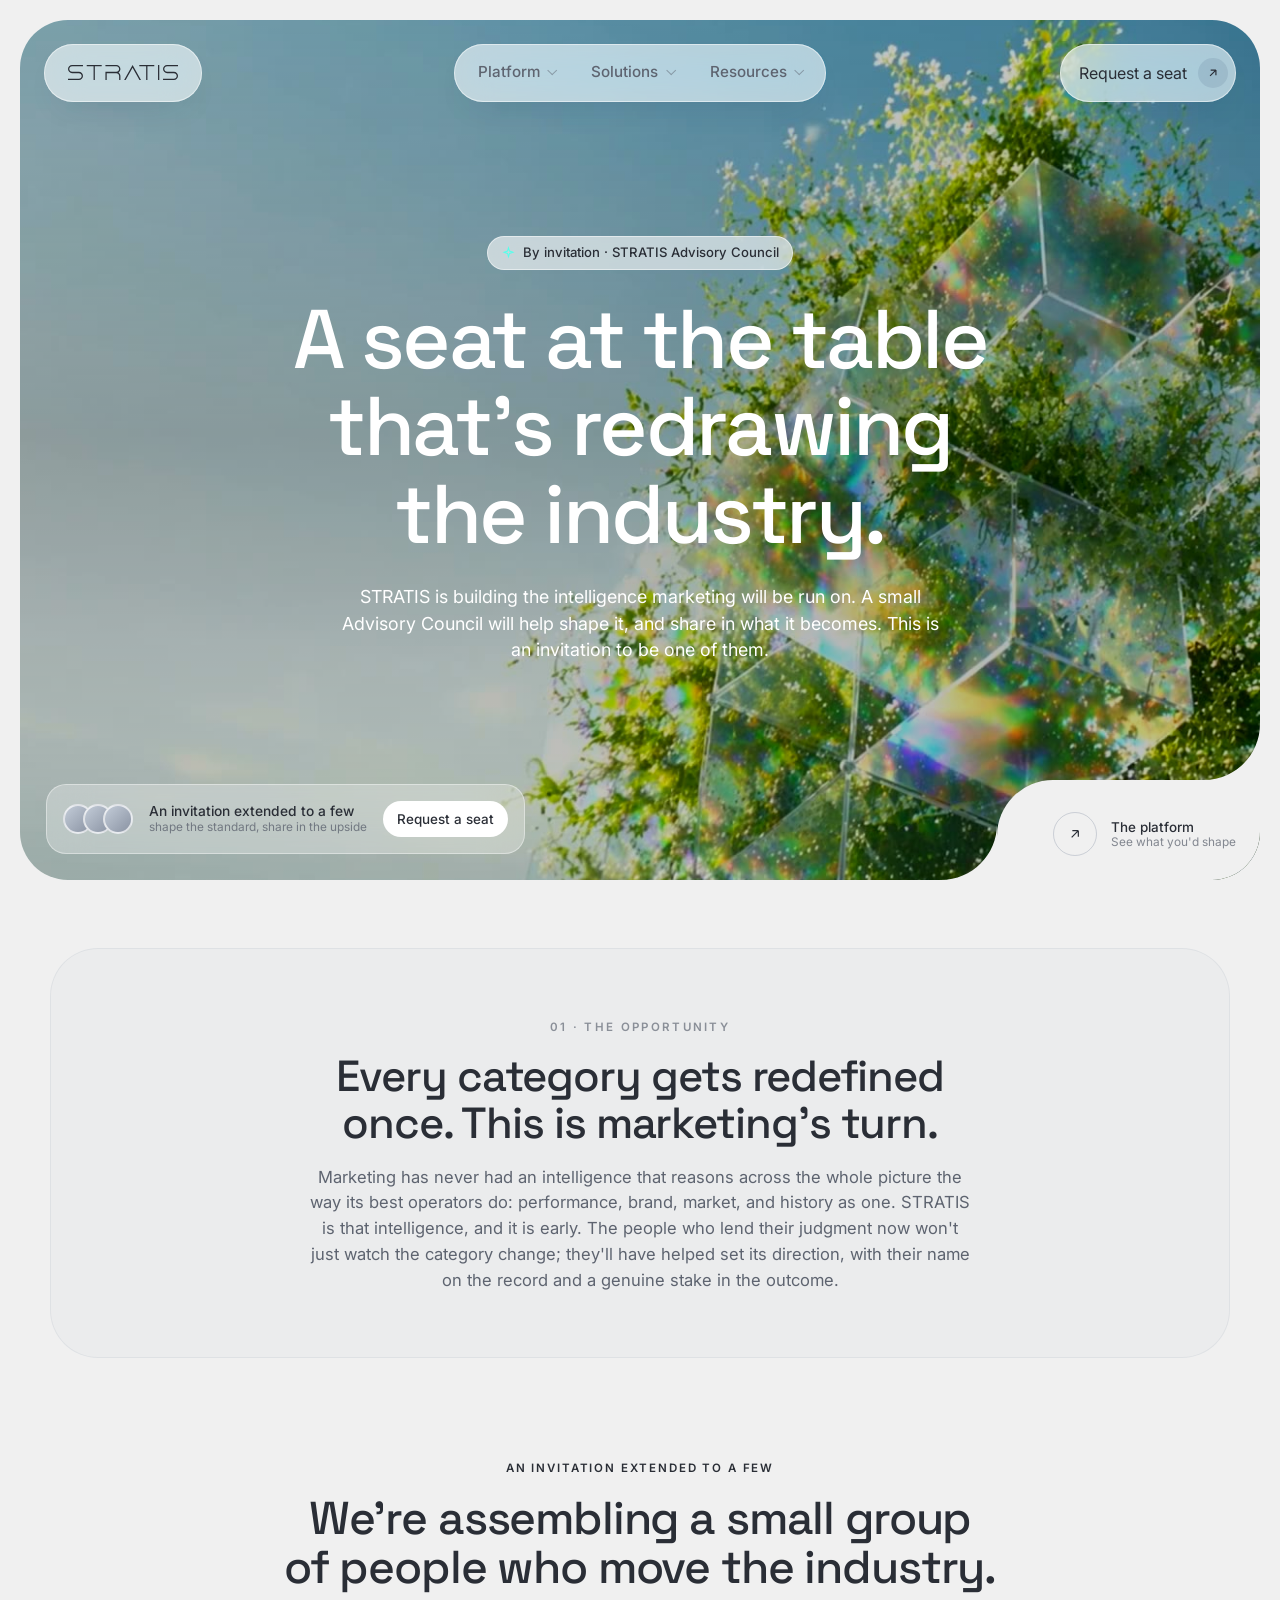
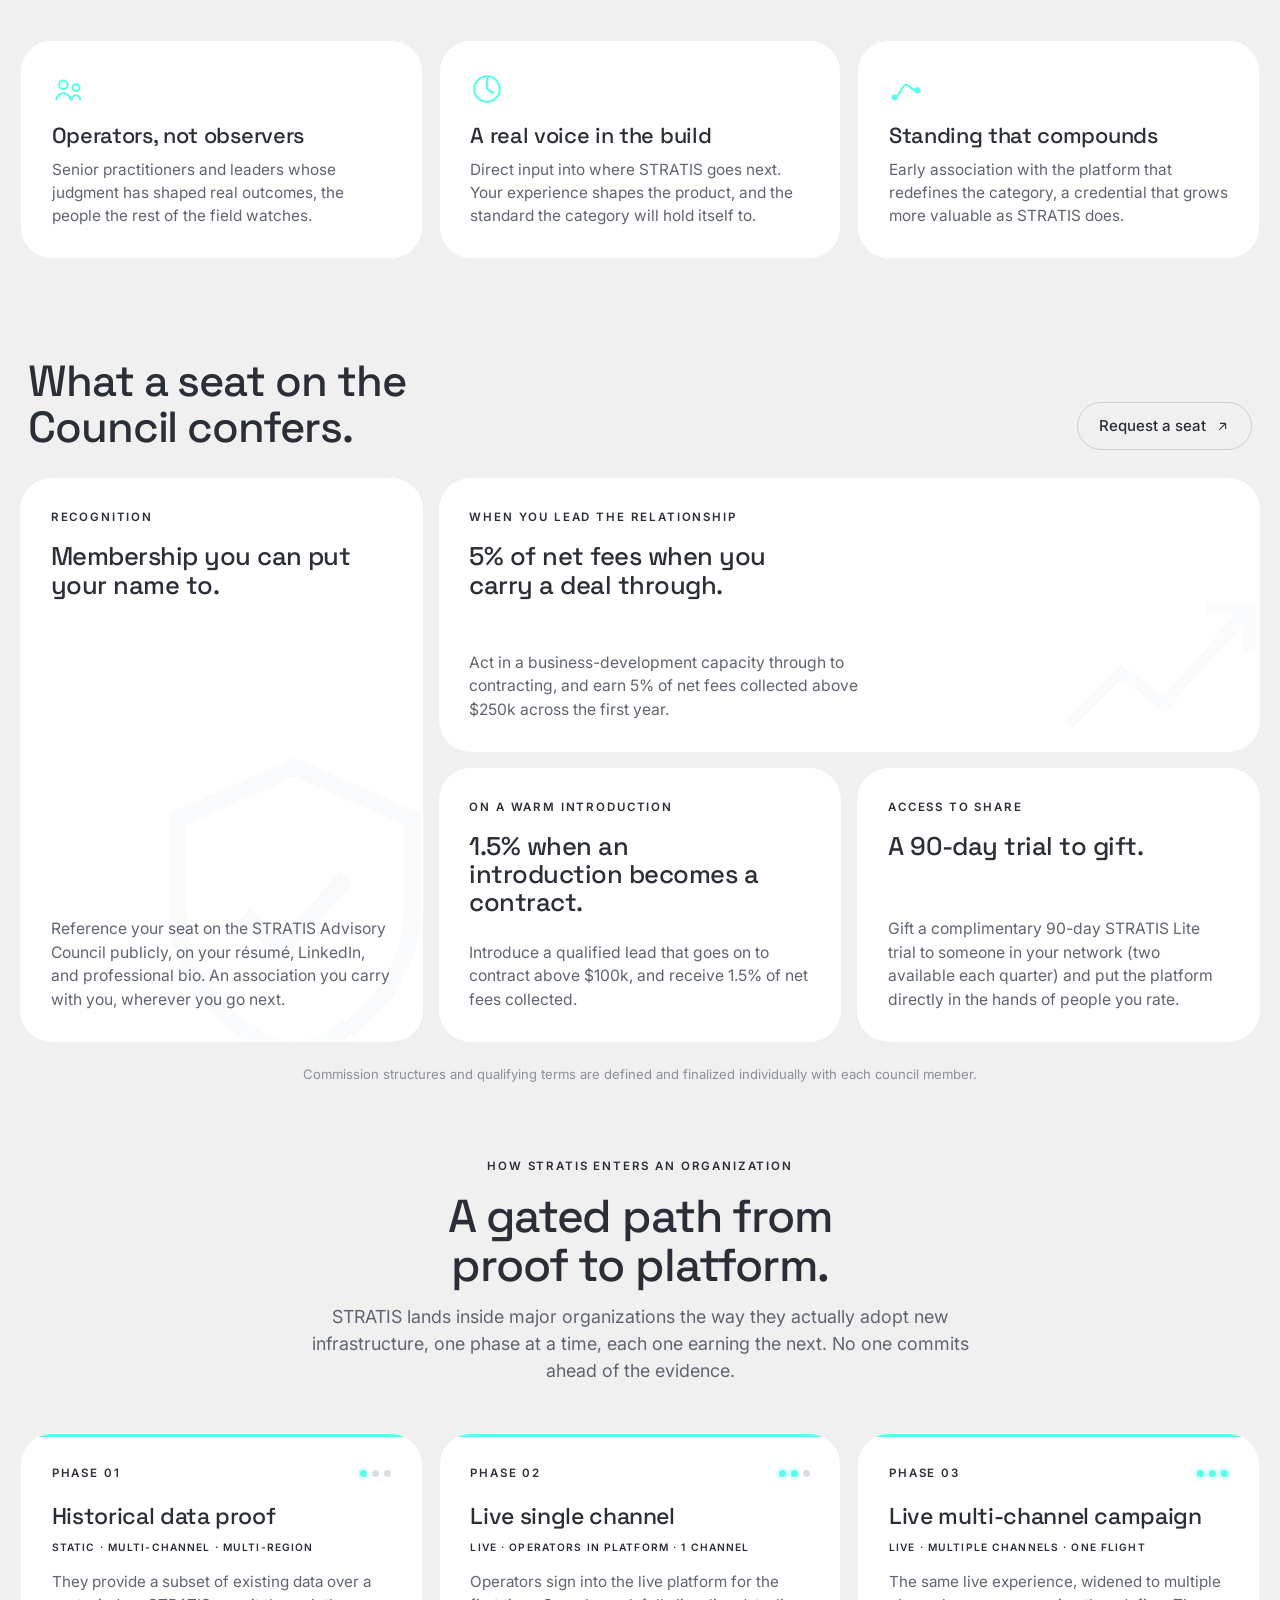
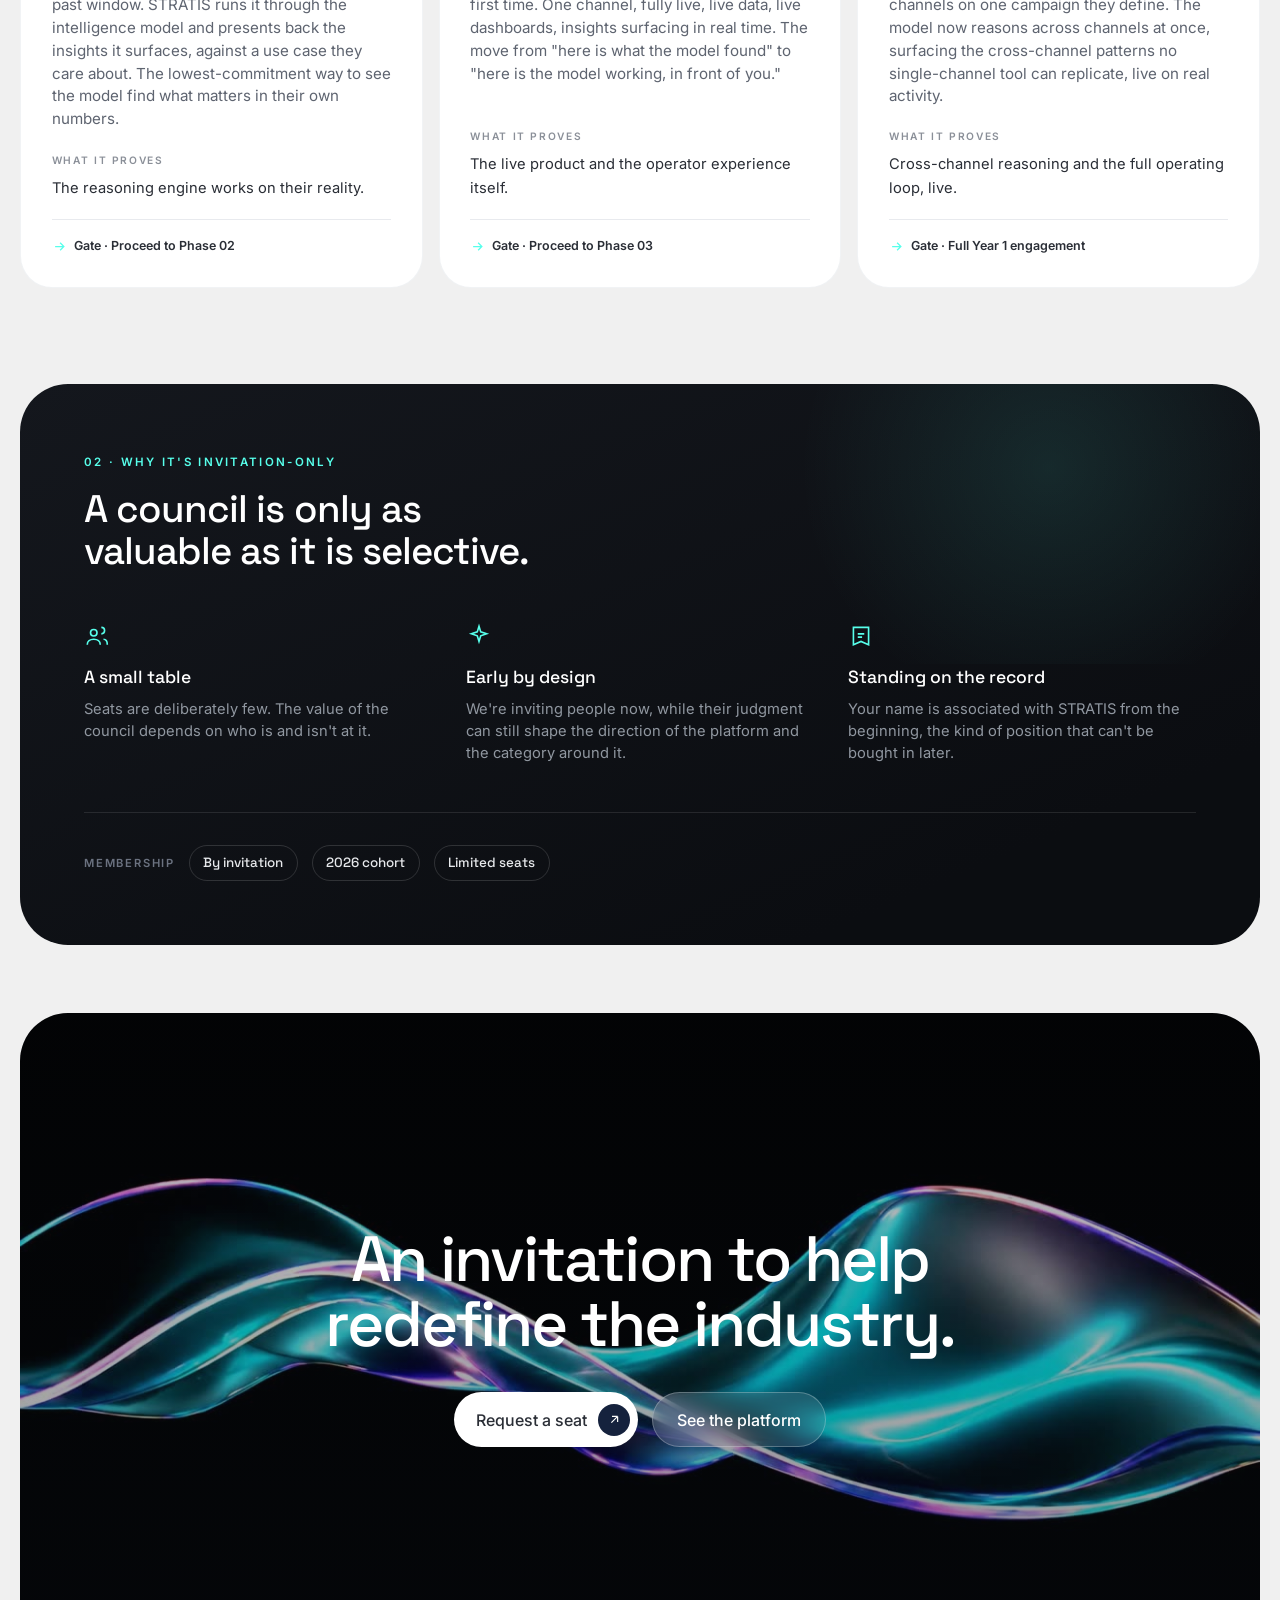
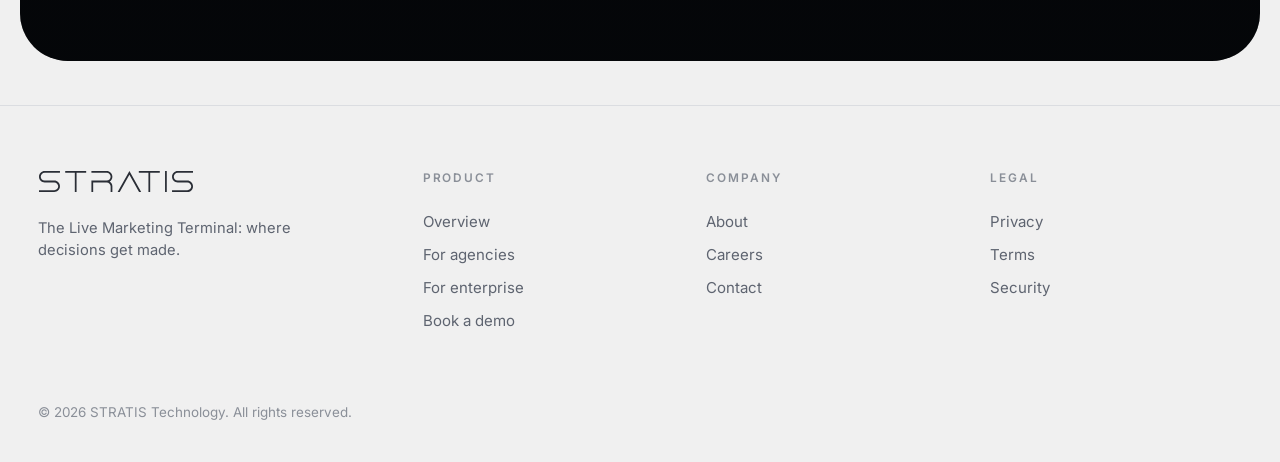
==== commit 7893d0d2: "Mobile: fit 3D diagrams, single-column metrics, video posters, nav links - molecule.js + capdiagrams" ====
--- a/advisory.html
+++ b/advisory.html
@@ -93,9 +93,10 @@
 <div class="nav-scrim" id="navScrim" aria-hidden="true"></div>
 <div class="mobile-menu" id="mobileMenu">
   <a href="index.html#what">Platform</a>
+  <a href="capabilities.html">Capabilities</a>
   <a href="agencies.html">For agencies</a>
   <a href="enterprise.html">For enterprise</a>
-  <a href="index.html#flywheel">Resources</a>
+  <a href="faq.html">FAQ</a>
   <a href="mailto:hello@stratis.technology?subject=STRATIS%20Advisory%20Council">Request a seat</a>
 </div>
 
@@ -103,7 +104,7 @@
   <!-- ============ HERO ============ -->
   <div class="hero-wrap">
     <section class="hero">
-      <video class="hero__video" autoplay muted loop playsinline preload="auto" src="/videos/advisory-hero.mp4"></video>
+      <video class="hero__video" autoplay muted loop playsinline preload="auto" poster="/videos/advisory-hero-poster.jpg" src="/videos/advisory-hero.mp4"></video>
       <div class="hero__tint"></div>
       <div class="hero__content">
         <span class="badge r in"><svg width="15" height="15" viewBox="0 0 24 24" fill="none" stroke="currentColor" stroke-width="1.7"><path d="M12 3l1.6 5.2L19 10l-5.4 1.8L12 17l-1.6-5.2L5 10l5.4-1.8z"/></svg>By invitation · STRATIS Advisory Council</span>
@@ -271,7 +272,7 @@
   <!-- ============ CTA (video) ============ -->
   <div class="cta-wrap" id="demo">
     <section class="cta">
-      <video class="cta__video" autoplay muted loop playsinline preload="auto" src="/videos/cta.mp4"></video>
+      <video class="cta__video" autoplay muted loop playsinline preload="auto" poster="/videos/cta-poster.jpg" src="/videos/cta.mp4"></video>
       <div class="cta__tint"></div>
       <div class="cta__content">
         <h2 class="cta__title r">An invitation to help redefine the industry.</h2>
@@ -321,7 +322,7 @@
     es.forEach(function (e) { if (e.isIntersecting) { e.target.classList.add("in"); io.unobserve(e.target); } });
   }, { rootMargin: "0px 0px -8% 0px", threshold: 0.1 });
   document.querySelectorAll(".r:not(.in)").forEach(function (el) { io.observe(el); });
-  (function(){var play=function(){document.querySelectorAll("video").forEach(function(v){try{v.muted=true;v.setAttribute("playsinline","");v.setAttribute("webkit-playsinline","");var p=v.play();if(p&&p.catch)p.catch(function(){});}catch(e){}});};play();["touchstart","pointerdown","scroll","click"].forEach(function(ev){window.addEventListener(ev,function h(){play();window.removeEventListener(ev,h);},{once:true,passive:true});});})();
+  (function(){function go(v){try{v.muted=true;v.setAttribute("playsinline","");v.setAttribute("webkit-playsinline","");if(v.paused){var p=v.play();if(p&&p.catch)p.catch(function(){});}}catch(e){}}function all(){document.querySelectorAll("video").forEach(go);}all();document.querySelectorAll("video").forEach(function(v){["loadeddata","canplay","stalled"].forEach(function(ev){v.addEventListener(ev,function(){go(v);});});});["touchstart","touchend","pointerdown","scroll","click","keydown"].forEach(function(ev){window.addEventListener(ev,all,{passive:true});});document.addEventListener("visibilitychange",function(){if(!document.hidden)all();});})();
 
   // ---- nav: sticky state ----
   var nav = document.getElementById("nav");
--- a/css/home.css
+++ b/css/home.css
@@ -158,7 +158,7 @@
   padding: 0.5em 1em; font-size: 0.82rem; font-weight: 500; color: var(--ink-strong);
 }
 .badge svg { color: var(--signal); }
-.hero__title { font-family: var(--display); font-weight: 500; font-size: clamp(2.6rem, 6.5vw, 5.4rem); line-height: 1.0; letter-spacing: -0.03em; color: #fff; max-width: 16ch; text-wrap: balance; }
+.hero__title { font-family: var(--display); font-weight: 500; font-size: clamp(2.1rem, 6.5vw, 5.4rem); line-height: 1.05; letter-spacing: -0.03em; color: #fff; max-width: 16ch; text-wrap: balance; overflow-wrap: break-word; }
 .hero__sub { max-width: 56ch; font-size: clamp(1rem, 1.4vw, 1.18rem); line-height: 1.5; color: #fff; opacity: 0.92; }
 
 /* bottom-left glass card */
@@ -235,15 +235,15 @@
 @media (min-width: 768px) { .metrics { padding: 48px 20px; } }
 .metrics__box { background: var(--navy-tint); border: 1px solid var(--navy-bd); border-radius: 1.5rem; padding: 32px; }
 @media (min-width: 768px) { .metrics__box { border-radius: 3rem; padding: 64px; } }
-.metrics__grid { display: grid; grid-template-columns: repeat(2, 1fr); }
+.metrics__grid { display: grid; grid-template-columns: 1fr; }
 @media (min-width: 768px) { .metrics__grid { grid-template-columns: repeat(4, 1fr); } }
-.metric { padding: 24px clamp(16px, 2vw, 32px); border-top: 1px solid var(--navy-div); }
-.metric:nth-child(1), .metric:nth-child(2) { border-top: none; }
+.metric { padding: 20px 2px; border-top: 1px solid var(--navy-div); min-width: 0; }
+.metric:first-child { border-top: none; }
 @media (min-width: 768px) {
-  .metric { border-top: none; border-left: 1px solid var(--navy-div); }
+  .metric { padding: 24px clamp(16px, 2vw, 32px); border-top: none; border-left: 1px solid var(--navy-div); }
   .metric:nth-child(1) { border-left: none; }
 }
-.metric__value { font-family: var(--display); font-weight: 500; font-size: clamp(2rem, 3.4vw, 3rem); letter-spacing: -0.02em; color: var(--ink-strong); line-height: 1; margin-bottom: 0.5rem; }
+.metric__value { font-family: var(--display); font-weight: 500; font-size: clamp(1.9rem, 3.4vw, 3rem); letter-spacing: -0.02em; color: var(--ink-strong); line-height: 1; margin-bottom: 0.5rem; overflow-wrap: break-word; }
 .metric__label { font-size: 0.9rem; color: var(--ink); line-height: 1.35; }
 
 /* ----------------------------------------------------------------------- */
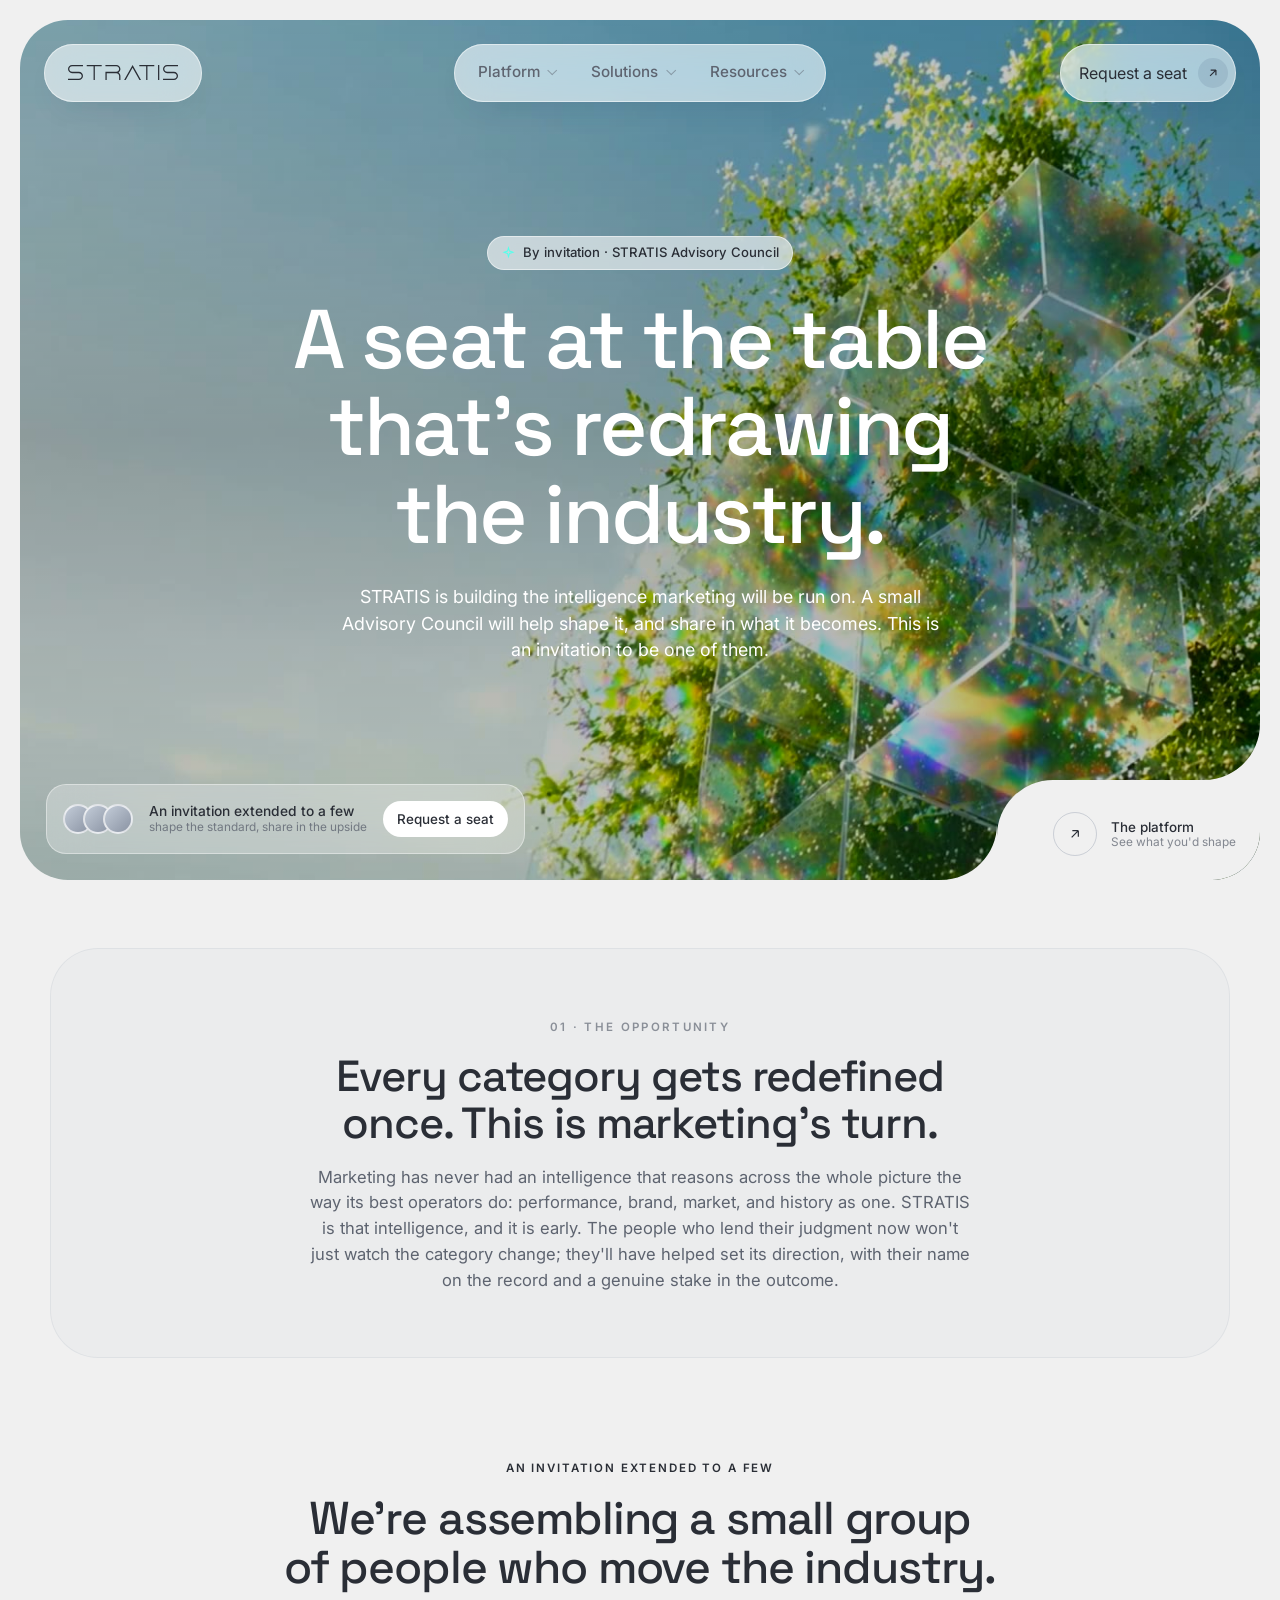
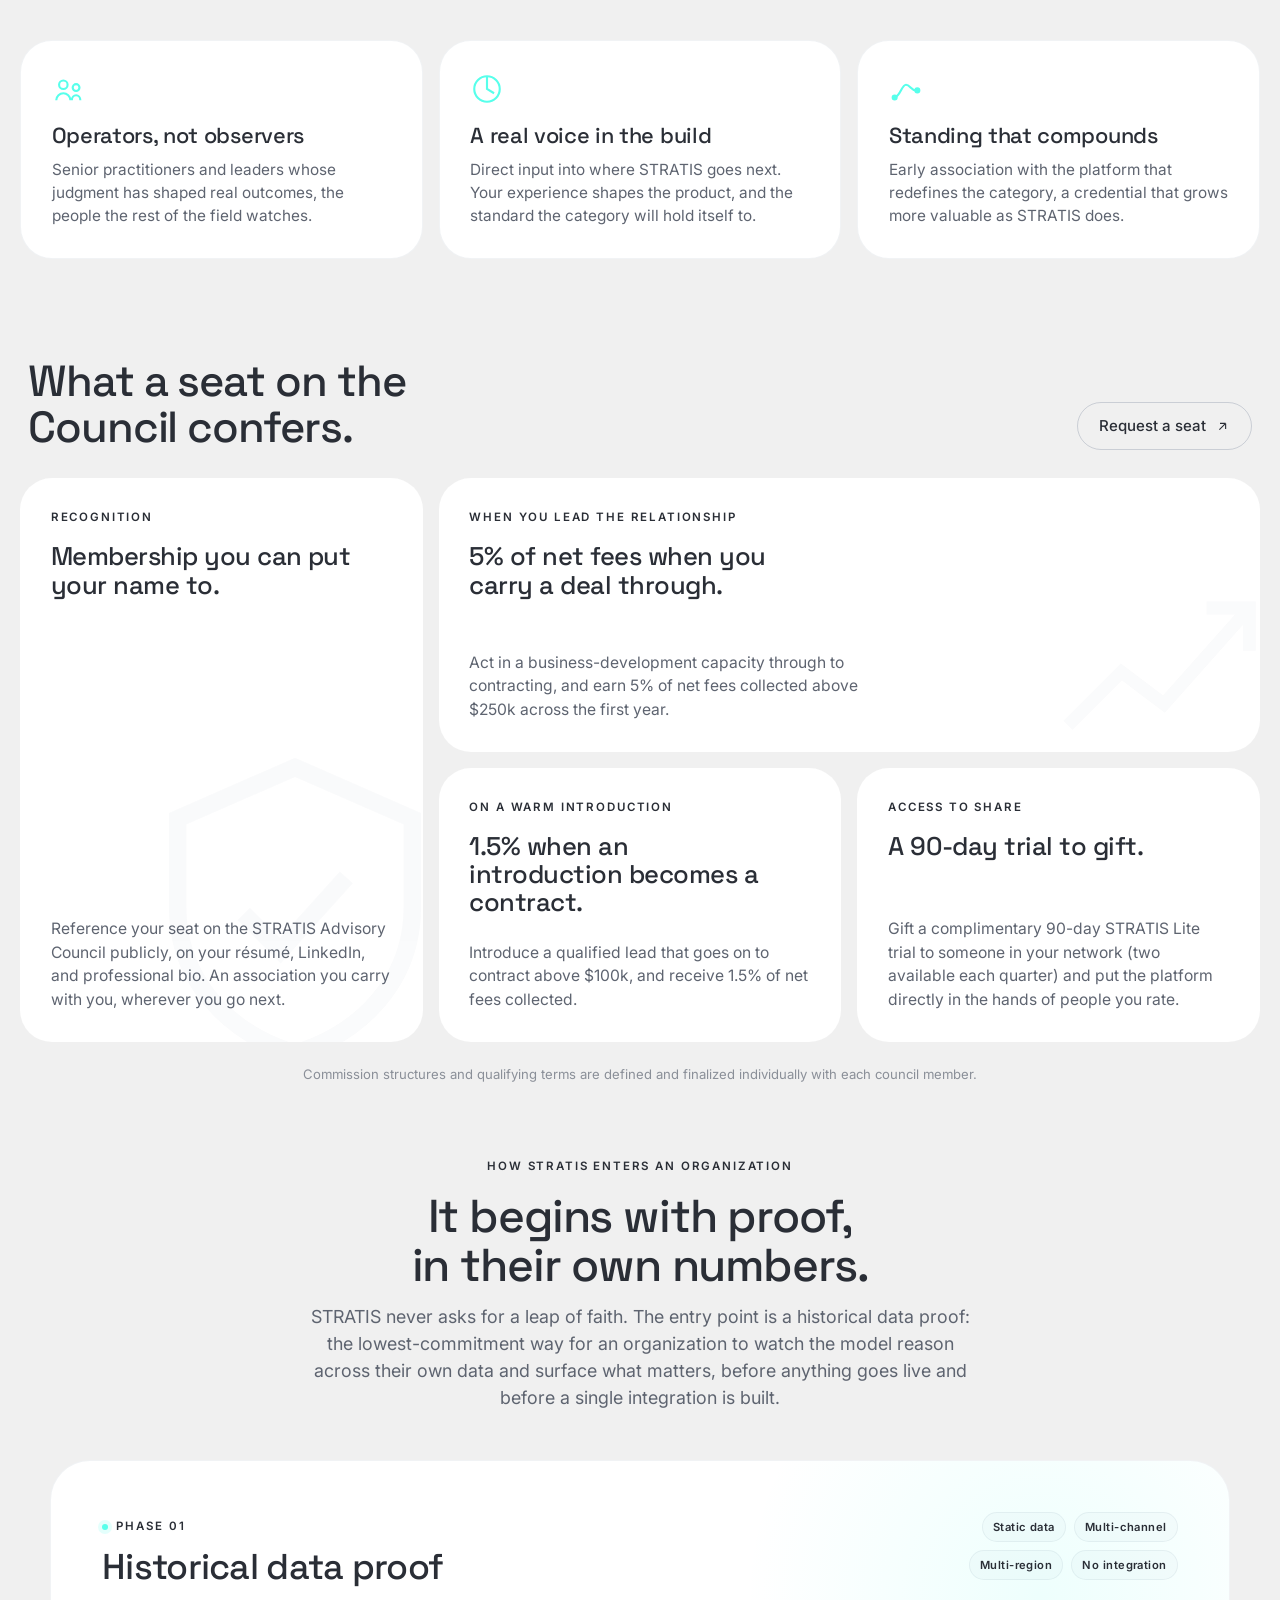
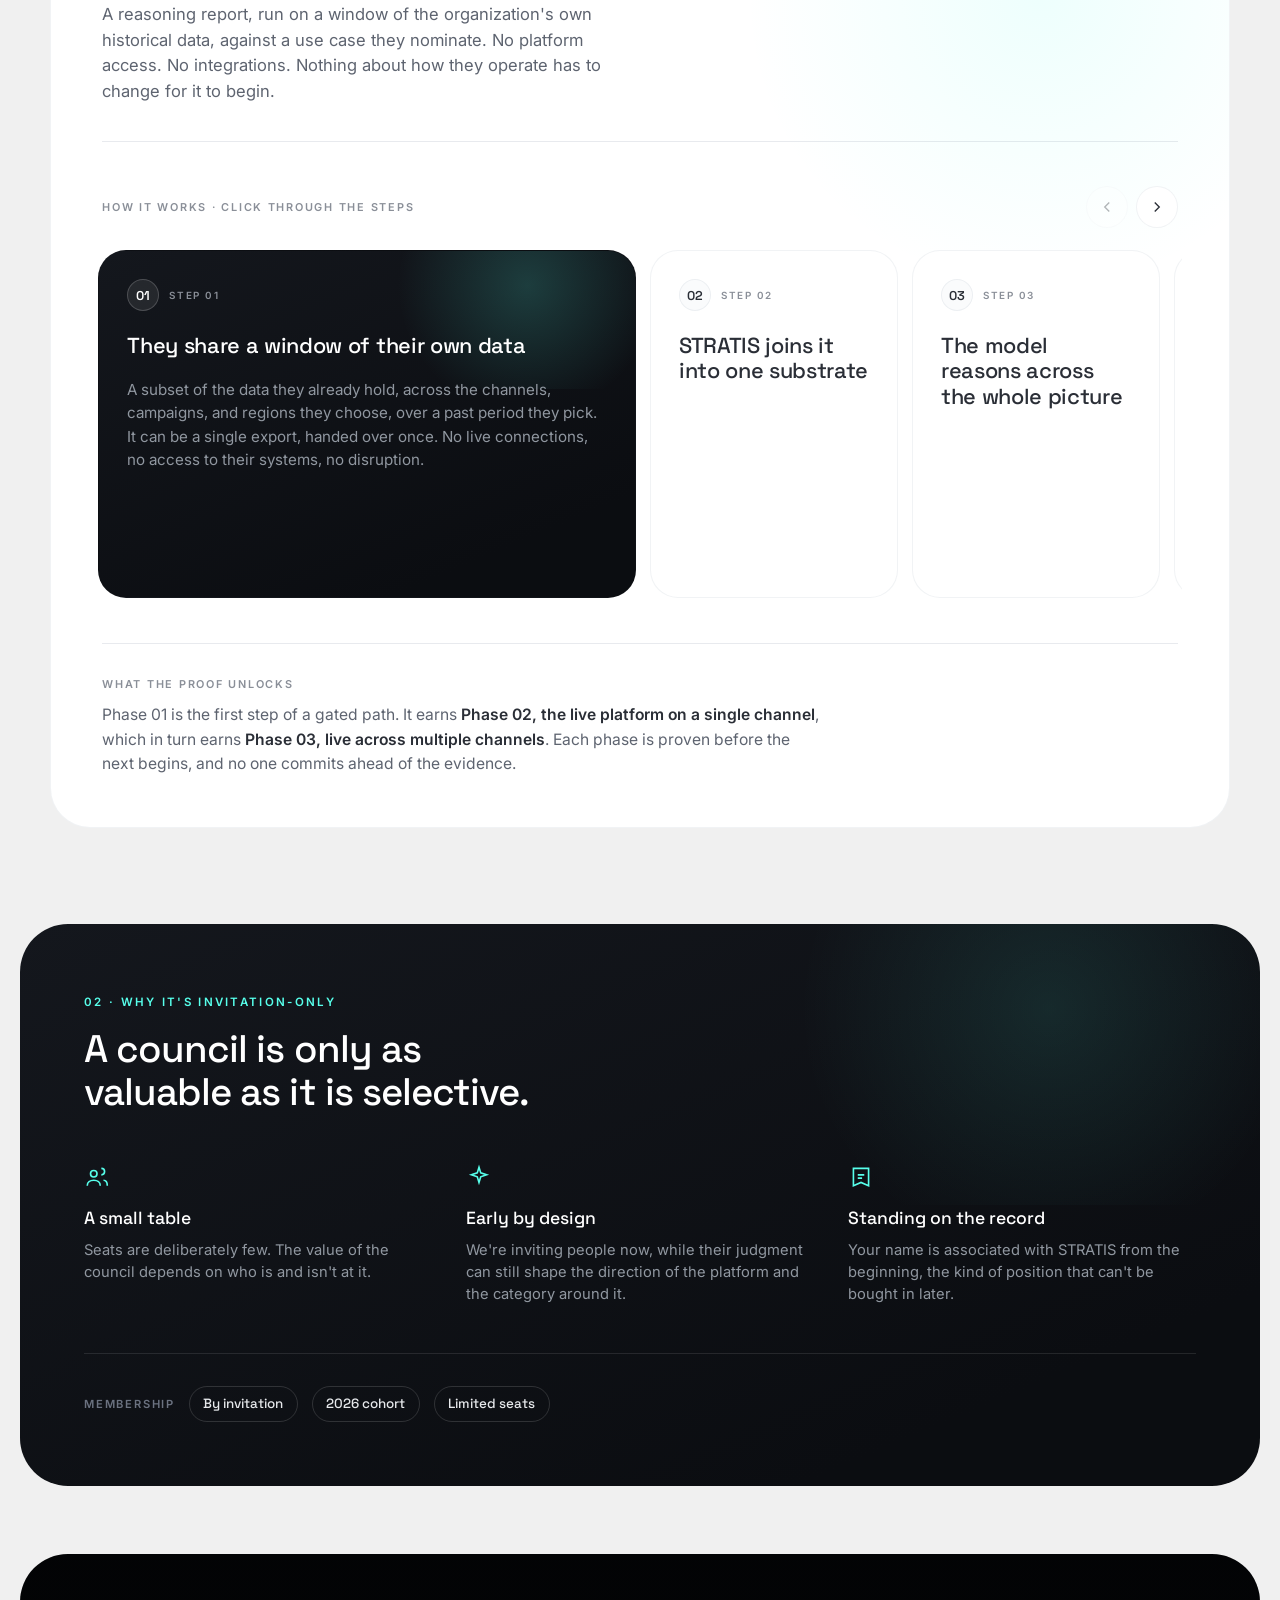
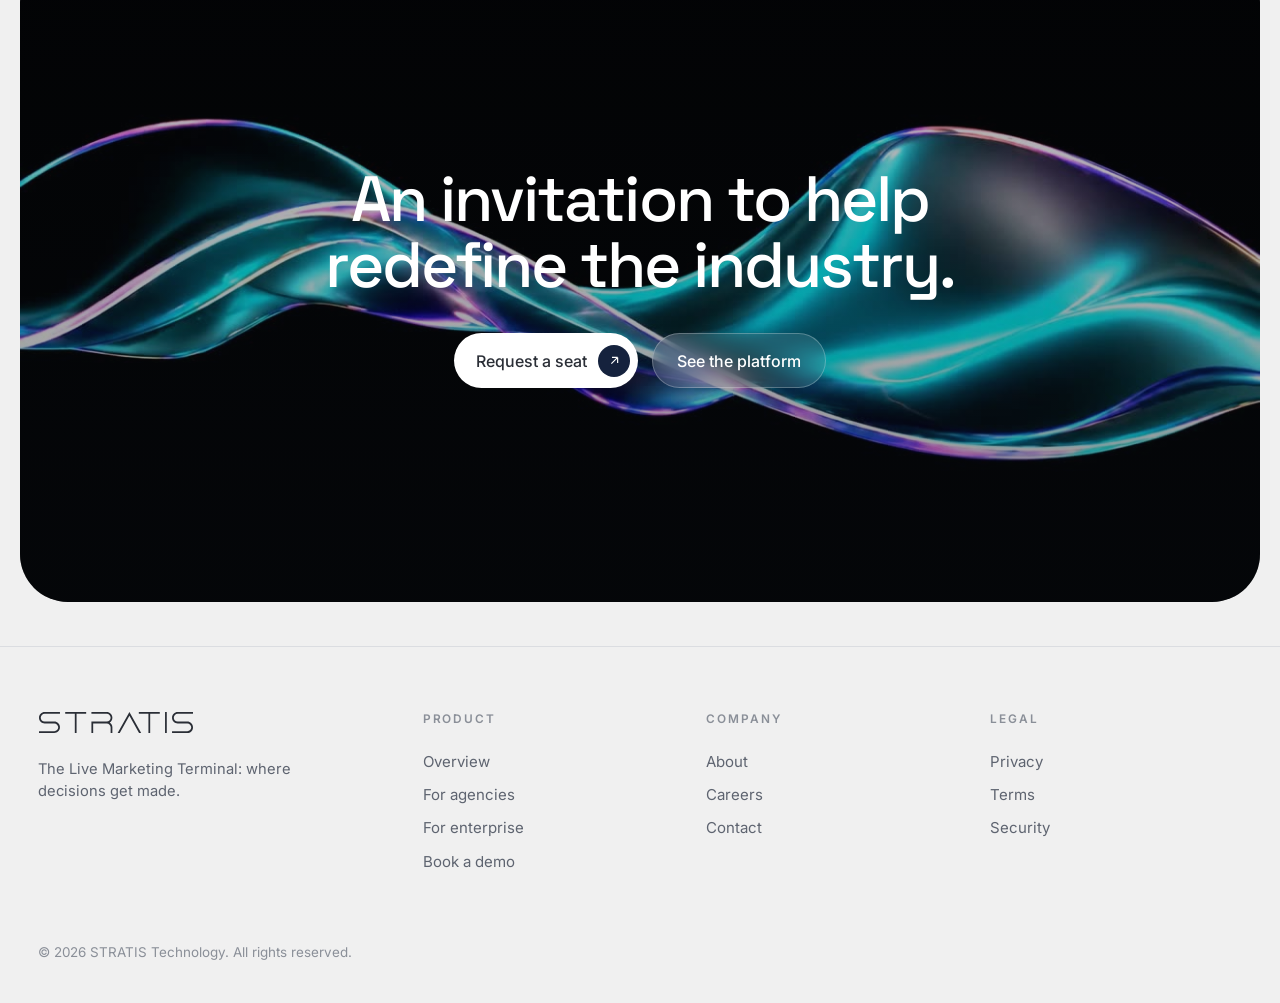
==== commit 0b742760: "Advisory: rebuild pilot section as a click-through step carousel - Focus the "How STRATIS enters an " ====
--- a/advisory.html
+++ b/advisory.html
@@ -197,56 +197,92 @@
     <p class="bnote r">Commission structures and qualifying terms are defined and finalized individually with each council member.</p>
   </section>
 
-  <!-- ============ THE PILOT (gated sequence) ============ -->
+  <!-- ============ THE PILOT (Historical data proof, in depth) ============ -->
   <section class="psection">
     <div class="phead r">
       <span class="peyebrow">How STRATIS enters an organization</span>
-      <h2 class="ptitle">A gated path from proof to platform.</h2>
-      <p class="psub">STRATIS lands inside major organizations the way they actually adopt new infrastructure, one phase at a time, each one earning the next. No one commits ahead of the evidence.</p>
-    </div>
-    <div class="steps">
-      <article class="step r">
-        <div class="step__top">
-          <span class="step__tag">Phase 01</span>
-          <span class="step__dots"><span class="on"></span><span></span><span></span></span>
-        </div>
-        <h3 class="step__title">Historical data proof</h3>
-        <p class="step__meta">Static · Multi-channel · Multi-region</p>
-        <p class="step__desc">They provide a subset of existing data over a past window. STRATIS runs it through the intelligence model and presents back the insights it surfaces, against a use case they care about. The lowest-commitment way to see the model find what matters in their own numbers.</p>
-        <div class="step__proves">
-          <span class="step__proves-label">What it proves</span>
-          <span class="step__proves-txt">The reasoning engine works on their reality.</span>
-        </div>
-        <div class="step__gate"><svg viewBox="0 0 24 24" fill="none" stroke="currentColor" stroke-width="2"><path d="M5 12h14M13 6l6 6-6 6"/></svg>Gate · Proceed to Phase 02</div>
-      </article>
-      <article class="step r" data-d="1">
-        <div class="step__top">
-          <span class="step__tag">Phase 02</span>
-          <span class="step__dots"><span class="on"></span><span class="on"></span><span></span></span>
-        </div>
-        <h3 class="step__title">Live single channel</h3>
-        <p class="step__meta">Live · Operators in platform · 1 channel</p>
-        <p class="step__desc">Operators sign into the live platform for the first time. One channel, fully live, live data, live dashboards, insights surfacing in real time. The move from "here is what the model found" to "here is the model working, in front of you."</p>
-        <div class="step__proves">
-          <span class="step__proves-label">What it proves</span>
-          <span class="step__proves-txt">The live product and the operator experience itself.</span>
-        </div>
-        <div class="step__gate"><svg viewBox="0 0 24 24" fill="none" stroke="currentColor" stroke-width="2"><path d="M5 12h14M13 6l6 6-6 6"/></svg>Gate · Proceed to Phase 03</div>
-      </article>
-      <article class="step r" data-d="2">
-        <div class="step__top">
-          <span class="step__tag">Phase 03</span>
-          <span class="step__dots"><span class="on"></span><span class="on"></span><span class="on"></span></span>
-        </div>
-        <h3 class="step__title">Live multi-channel campaign</h3>
-        <p class="step__meta">Live · Multiple channels · One flight</p>
-        <p class="step__desc">The same live experience, widened to multiple channels on one campaign they define. The model now reasons across channels at once, surfacing the cross-channel patterns no single-channel tool can replicate, live on real activity.</p>
-        <div class="step__proves">
-          <span class="step__proves-label">What it proves</span>
-          <span class="step__proves-txt">Cross-channel reasoning and the full operating loop, live.</span>
-        </div>
-        <div class="step__gate"><svg viewBox="0 0 24 24" fill="none" stroke="currentColor" stroke-width="2"><path d="M5 12h14M13 6l6 6-6 6"/></svg>Gate · Full Year 1 engagement</div>
-      </article>
+      <h2 class="ptitle">It begins with proof, in their own numbers.</h2>
+      <p class="psub">STRATIS never asks for a leap of faith. The entry point is a historical data proof: the lowest-commitment way for an organization to watch the model reason across their own data and surface what matters, before anything goes live and before a single integration is built.</p>
+    </div>
+
+    <div class="proof r">
+      <div class="proof__head">
+        <div class="proof__id">
+          <span class="proof__phase">Phase 01</span>
+          <h3 class="proof__title">Historical data proof</h3>
+          <p class="proof__lede">A reasoning report, run on a window of the organization's own historical data, against a use case they nominate. No platform access. No integrations. Nothing about how they operate has to change for it to begin.</p>
+        </div>
+        <div class="proof__chips" aria-label="Characteristics">
+          <span class="proof__chip">Static data</span>
+          <span class="proof__chip">Multi-channel</span>
+          <span class="proof__chip">Multi-region</span>
+          <span class="proof__chip">No integration</span>
+        </div>
+      </div>
+
+      <div class="proof__flow">
+        <div class="proof__flow-head">
+          <span class="proof__col-label">How it works · click through the steps</span>
+          <div class="pflownav">
+            <button class="pflownav__btn" id="pilotPrev" aria-label="Previous step"><svg viewBox="0 0 24 24" fill="none" stroke="currentColor" stroke-width="1.8"><path d="M15 6l-6 6 6 6"/></svg></button>
+            <button class="pflownav__btn" id="pilotNext" aria-label="Next step"><svg viewBox="0 0 24 24" fill="none" stroke="currentColor" stroke-width="1.8"><path d="M9 6l6 6-6 6"/></svg></button>
+          </div>
+        </div>
+
+        <div class="pflowtrack" id="pilotTrack">
+          <article class="pstep pstep--open">
+            <div class="pstep__top"><span class="pstep__num">01</span><span class="pstep__step">Step 01</span></div>
+            <h4 class="pstep__q">They share a window of their own data</h4>
+            <p class="pstep__a">A subset of the data they already hold, across the channels, campaigns, and regions they choose, over a past period they pick. It can be a single export, handed over once. No live connections, no access to their systems, no disruption.</p>
+          </article>
+          <article class="pstep">
+            <div class="pstep__top"><span class="pstep__num">02</span><span class="pstep__step">Step 02</span></div>
+            <h4 class="pstep__q">STRATIS joins it into one substrate</h4>
+            <p class="pstep__a">Every source is reconciled into a single reasoning surface, the same join the live platform runs on, so the model sees the whole period as one connected system rather than a stack of separate reports that were never read together.</p>
+          </article>
+          <article class="pstep">
+            <div class="pstep__top"><span class="pstep__num">03</span><span class="pstep__step">Step 03</span></div>
+            <h4 class="pstep__q">The model reasons across the whole picture</h4>
+            <p class="pstep__a">Against the use case they nominate, STRATIS reasons across channels, campaigns, audiences, markets, and time at once, surfacing the cross-effects and patterns that only appear when everything is weighed together, not channel by channel.</p>
+          </article>
+          <article class="pstep">
+            <div class="pstep__top"><span class="pstep__num">04</span><span class="pstep__step">Step 04</span></div>
+            <h4 class="pstep__q">It returns findings as evidence, not opinion</h4>
+            <p class="pstep__a">Every insight comes back with the evidence it rests on, the reasoning chain that produced it, a quantified confidence, and the projected impact of acting on it. Each finding is traceable to the exact data underneath it.</p>
+          </article>
+          <article class="pstep">
+            <div class="pstep__top"><span class="pstep__num">05</span><span class="pstep__step">Step 05</span></div>
+            <h4 class="pstep__q">We walk it through together</h4>
+            <p class="pstep__a">The findings are presented live, against the use case they care about, in a working session with our team. By the end of it, both sides know exactly what going live on Phase 02 would look like.</p>
+          </article>
+          <article class="pstep pstep--out">
+            <div class="pstep__top"><span class="pstep__num"><svg viewBox="0 0 24 24" fill="none" stroke="currentColor" stroke-width="2"><path d="M5 12h14M13 6l6 6-6 6"/></svg></span><span class="pstep__step">The output · Illustrative</span></div>
+            <h4 class="pstep__q">What they get back</h4>
+            <div class="pstep__a">
+              <p class="pstep__out-intro">A prioritised findings readout, reasoned across <strong>6 channels · 4 regions · 18 months</strong> against the nominated use case, each finding traced to its source.</p>
+              <ul class="pstep__findings">
+                <li class="pstep__finding">
+                  <p>Two channels were each claiming the same conversions; the real driver sat upstream of both.</p>
+                  <span class="pstep__fmeta"><span class="pstep__fchip">Evidence</span><span class="pstep__fchip">Reasoning</span><span class="pstep__fchip pstep__fchip--hi">Confidence · High</span></span>
+                </li>
+                <li class="pstep__finding">
+                  <p>One audience quietly outperformed in three regions but was funded like the average everywhere.</p>
+                  <span class="pstep__fmeta"><span class="pstep__fchip">Evidence</span><span class="pstep__fchip">Projected impact</span><span class="pstep__fchip pstep__fchip--hi">Confidence · High</span></span>
+                </li>
+                <li class="pstep__finding">
+                  <p>Spend kept scaling a campaign for two weeks after its efficiency had already turned.</p>
+                  <span class="pstep__fmeta"><span class="pstep__fchip">Evidence</span><span class="pstep__fchip">Reasoning</span><span class="pstep__fchip pstep__fchip--mid">Confidence · Medium</span></span>
+                </li>
+              </ul>
+            </div>
+          </article>
+        </div>
+      </div>
+
+      <div class="proof__unlock">
+        <span class="proof__unlock-label">What the proof unlocks</span>
+        <p class="proof__unlock-txt">Phase 01 is the first step of a gated path. It earns <strong>Phase 02, the live platform on a single channel</strong>, which in turn earns <strong>Phase 03, live across multiple channels</strong>. Each phase is proven before the next begins, and no one commits ahead of the evidence.</p>
+      </div>
     </div>
   </section>
 
@@ -322,6 +358,35 @@
     es.forEach(function (e) { if (e.isIntersecting) { e.target.classList.add("in"); io.unobserve(e.target); } });
   }, { rootMargin: "0px 0px -8% 0px", threshold: 0.1 });
   document.querySelectorAll(".r:not(.in)").forEach(function (el) { io.observe(el); });
+
+  // ---- pilot: click-through step carousel (mirrors the FAQ carousel) ----
+  var pilotTrack = document.getElementById("pilotTrack");
+  if (pilotTrack) {
+    var pcards = Array.prototype.slice.call(pilotTrack.querySelectorAll(".pstep"));
+    var popen = 0, pSettle = null;
+    function pCenter(card) {
+      var t = pilotTrack.getBoundingClientRect(), c = card.getBoundingClientRect();
+      var delta = (c.left - t.left) - (t.width - c.width) / 2;
+      pilotTrack.scrollTo({ left: pilotTrack.scrollLeft + delta, behavior: "smooth" });
+    }
+    function pSetOpen(i) {
+      popen = Math.max(0, Math.min(pcards.length - 1, i));
+      pcards.forEach(function (c, idx) { c.classList.toggle("pstep--open", idx === popen); });
+      var card = pcards[popen];
+      requestAnimationFrame(function () { pCenter(card); });
+      clearTimeout(pSettle);
+      pSettle = setTimeout(function () { pCenter(card); }, 600);
+      var pv = document.getElementById("pilotPrev"), nx = document.getElementById("pilotNext");
+      if (pv) pv.disabled = popen === 0;
+      if (nx) nx.disabled = popen === pcards.length - 1;
+    }
+    pcards.forEach(function (c, idx) { c.addEventListener("click", function () { pSetOpen(idx); }); });
+    var pPrev = document.getElementById("pilotPrev"), pNext = document.getElementById("pilotNext");
+    if (pPrev) pPrev.addEventListener("click", function () { pSetOpen(popen - 1); });
+    if (pNext) pNext.addEventListener("click", function () { pSetOpen(popen + 1); });
+    pSetOpen(0);
+  }
+
   (function(){function go(v){try{v.muted=true;v.setAttribute("playsinline","");v.setAttribute("webkit-playsinline","");if(v.paused){var p=v.play();if(p&&p.catch)p.catch(function(){});}}catch(e){}}function all(){document.querySelectorAll("video").forEach(go);}all();document.querySelectorAll("video").forEach(function(v){["loadeddata","canplay","stalled"].forEach(function(ev){v.addEventListener(ev,function(){go(v);});});});["touchstart","touchend","pointerdown","scroll","click","keydown"].forEach(function(ev){window.addEventListener(ev,all,{passive:true});});document.addEventListener("visibilitychange",function(){if(!document.hidden)all();});})();
 
   // ---- nav: sticky state ----
--- a/css/pages.css
+++ b/css/pages.css
@@ -101,6 +101,66 @@
 .through__label { display: block; font-size: 0.7rem; letter-spacing: 0.16em; text-transform: uppercase; color: var(--ink-soft); font-weight: 600; margin-bottom: 0.7rem; }
 .through__txt { font-size: clamp(0.98rem, 1.2vw, 1.1rem); color: var(--ink); line-height: 1.55; }
 .through__txt strong { color: var(--ink-strong); font-weight: 600; }
+
+/* ---- pilot: historical data proof (single, in-depth, large block) ---- */
+/* same design language as the landing-page solution blocks: white rounded card,
+   1px navy border, soft corner glow — and deliberately NO top accent bar. */
+.proof { position: relative; overflow: hidden; max-width: 1180px; margin-inline: auto; background: #fff; border: 1px solid var(--navy-bd); border-radius: 1.5rem; padding: clamp(26px, 4vw, 56px); }
+@media (min-width: 768px) { .proof { border-radius: 2.5rem; } }
+.proof::before { content: ""; position: absolute; top: -16%; right: -10%; width: 52%; height: 60%; z-index: 0; pointer-events: none; background: radial-gradient(circle, rgba(87,255,235,0.10), transparent 70%); }
+.proof > * { position: relative; z-index: 1; }
+
+.proof__head { display: flex; flex-direction: column; gap: 22px; padding-bottom: clamp(24px, 3vw, 36px); border-bottom: 1px solid var(--navy-div); margin-bottom: clamp(28px, 3.5vw, 44px); }
+@media (min-width: 760px) { .proof__head { flex-direction: row; align-items: flex-start; justify-content: space-between; gap: 36px; } }
+.proof__phase { display: inline-block; font-family: var(--body); font-size: 0.72rem; letter-spacing: 0.18em; text-transform: uppercase; color: var(--ink-strong); font-weight: 600; margin-bottom: 0.8rem; }
+.proof__phase::before { content: ""; display: inline-block; width: 6px; height: 6px; border-radius: 50%; background: var(--signal); margin-right: 0.65em; vertical-align: middle; box-shadow: 0 0 0 4px rgba(87,255,235,0.16); }
+.proof__title { font-family: var(--display); font-weight: 500; font-size: clamp(1.7rem, 2.8vw, 2.5rem); letter-spacing: -0.02em; color: var(--ink-strong); line-height: 1.08; }
+.proof__lede { margin-top: 0.95rem; font-size: clamp(1rem, 1.3vw, 1.12rem); color: var(--ink); line-height: 1.55; max-width: 54ch; }
+.proof__chips { display: flex; flex-wrap: wrap; gap: 8px; flex: none; }
+@media (min-width: 760px) { .proof__chips { max-width: 230px; justify-content: flex-end; } }
+.proof__chip { font-family: var(--body); font-size: 0.7rem; letter-spacing: 0.04em; font-weight: 600; color: var(--ink-strong); background: var(--navy-tint); border: 1px solid var(--navy-bd); border-radius: 100px; padding: 0.5em 0.9em; white-space: nowrap; }
+
+.proof__col-label { display: block; font-size: 0.68rem; letter-spacing: 0.16em; text-transform: uppercase; color: var(--ink-soft); font-weight: 600; }
+
+/* click-through step carousel (same interaction + brand language as the FAQ carousel) */
+.proof__flow-head { display: flex; align-items: center; justify-content: space-between; gap: 16px; margin-bottom: clamp(16px, 2vw, 22px); }
+.pflownav { display: flex; gap: 8px; flex: none; }
+.pflownav__btn { width: 42px; height: 42px; border-radius: 50%; display: grid; place-items: center; background: #fff; border: 1px solid var(--navy-bd); color: var(--ink-strong); cursor: pointer; transition: background 0.3s var(--ease), border-color 0.3s var(--ease), opacity 0.3s; }
+.pflownav__btn:hover:not(:disabled) { border-color: rgba(30,50,90,0.28); }
+.pflownav__btn:disabled { opacity: 0.35; cursor: default; }
+.pflownav__btn svg { width: 18px; height: 18px; }
+
+.pflowtrack { display: flex; gap: 14px; overflow-x: auto; scroll-behavior: smooth; scroll-snap-type: x proximity; padding: 4px; margin: -4px; -webkit-overflow-scrolling: touch; scrollbar-width: none; }
+.pflowtrack::-webkit-scrollbar { display: none; }
+.pstep { position: relative; overflow: hidden; flex: 0 0 auto; width: clamp(208px, 23vw, 248px); min-height: clamp(290px, 32vw, 348px); border-radius: 1.25rem; padding: clamp(22px, 2.2vw, 30px); background: #fff; border: 1px solid var(--navy-bd); color: var(--ink-strong); display: flex; flex-direction: column; cursor: pointer; scroll-snap-align: start; transition: width 0.55s var(--ease), background 0.5s var(--ease), color 0.5s var(--ease), box-shadow 0.5s var(--ease); }
+@media (min-width: 768px) { .pstep { border-radius: 1.75rem; } }
+.pstep:hover { box-shadow: 0 8px 30px rgb(0 0 0 / 0.04); }
+.pstep__top { position: relative; z-index: 1; display: flex; align-items: center; gap: 10px; margin-bottom: clamp(16px, 2vw, 22px); }
+.pstep__num { flex: none; width: 32px; height: 32px; border-radius: 50%; display: grid; place-items: center; font-family: var(--display); font-weight: 600; font-size: 0.8rem; color: var(--ink-strong); background: var(--navy-tint); border: 1px solid var(--navy-bd); }
+.pstep__num svg { width: 15px; height: 15px; }
+.pstep__step { font-family: var(--body); font-size: 0.62rem; letter-spacing: 0.16em; text-transform: uppercase; font-weight: 600; color: var(--ink-soft); white-space: nowrap; }
+.pstep__q { position: relative; z-index: 1; font-family: var(--display); font-weight: 500; font-size: clamp(1.18rem, 1.7vw, 1.5rem); letter-spacing: -0.015em; line-height: 1.16; color: var(--ink-strong); }
+.pstep__a { position: relative; z-index: 1; max-height: 0; opacity: 0; overflow: hidden; margin-top: 0; font-size: 0.95rem; line-height: 1.55; color: var(--ink); transition: max-height 0.55s var(--ease), opacity 0.4s var(--ease), margin-top 0.4s var(--ease); }
+.pstep--open { width: clamp(300px, 42vw, 600px); background: linear-gradient(157deg, #14171D 0%, #0B0D11 82%); border-color: transparent; color: #fff; }
+.pstep--open::before { content: ""; position: absolute; top: -20%; right: -10%; width: 60%; height: 60%; background: radial-gradient(circle, rgba(87,255,235,0.18), transparent 68%); pointer-events: none; }
+.pstep--open .pstep__num { background: rgba(255,255,255,0.08); border-color: rgba(255,255,255,0.18); color: #fff; }
+.pstep--open .pstep__q { color: #fff; }
+.pstep--open .pstep__a { max-height: 520px; opacity: 1; margin-top: 1.2rem; color: #9097A0; }
+/* output card */
+.pstep__out-intro { color: #C7CBD2; }
+.pstep__out-intro strong { color: #fff; font-weight: 600; }
+.pstep__findings { list-style: none; display: flex; flex-direction: column; gap: 8px; margin-top: 1rem; }
+.pstep__finding { background: rgba(255,255,255,0.04); border: 1px solid rgba(255,255,255,0.10); border-radius: 0.7rem; padding: 11px 13px; }
+.pstep__finding p { font-size: 0.88rem; color: #E7EAEE; line-height: 1.4; font-weight: 500; margin-bottom: 0.55rem; }
+.pstep__fmeta { display: flex; flex-wrap: wrap; gap: 6px; }
+.pstep__fchip { font-family: var(--body); font-size: 0.6rem; letter-spacing: 0.04em; font-weight: 600; color: #9097A0; background: rgba(255,255,255,0.05); border: 1px solid rgba(255,255,255,0.12); border-radius: 100px; padding: 0.3em 0.65em; }
+.pstep__fchip--hi { color: #0B0D11; background: var(--signal); border-color: var(--signal); }
+.pstep__fchip--mid { color: #E7EAEE; }
+
+.proof__unlock { margin-top: clamp(30px, 3.5vw, 46px); padding-top: clamp(24px, 3vw, 32px); border-top: 1px solid var(--navy-div); }
+.proof__unlock-label { display: block; font-size: 0.68rem; letter-spacing: 0.16em; text-transform: uppercase; color: var(--ink-soft); font-weight: 600; margin-bottom: 0.7rem; }
+.proof__unlock-txt { font-size: clamp(0.98rem, 1.2vw, 1.1rem); color: var(--ink); line-height: 1.55; max-width: 72ch; }
+.proof__unlock-txt strong { color: var(--ink-strong); font-weight: 600; }
 
 /* =========================================================================
    capabilities page
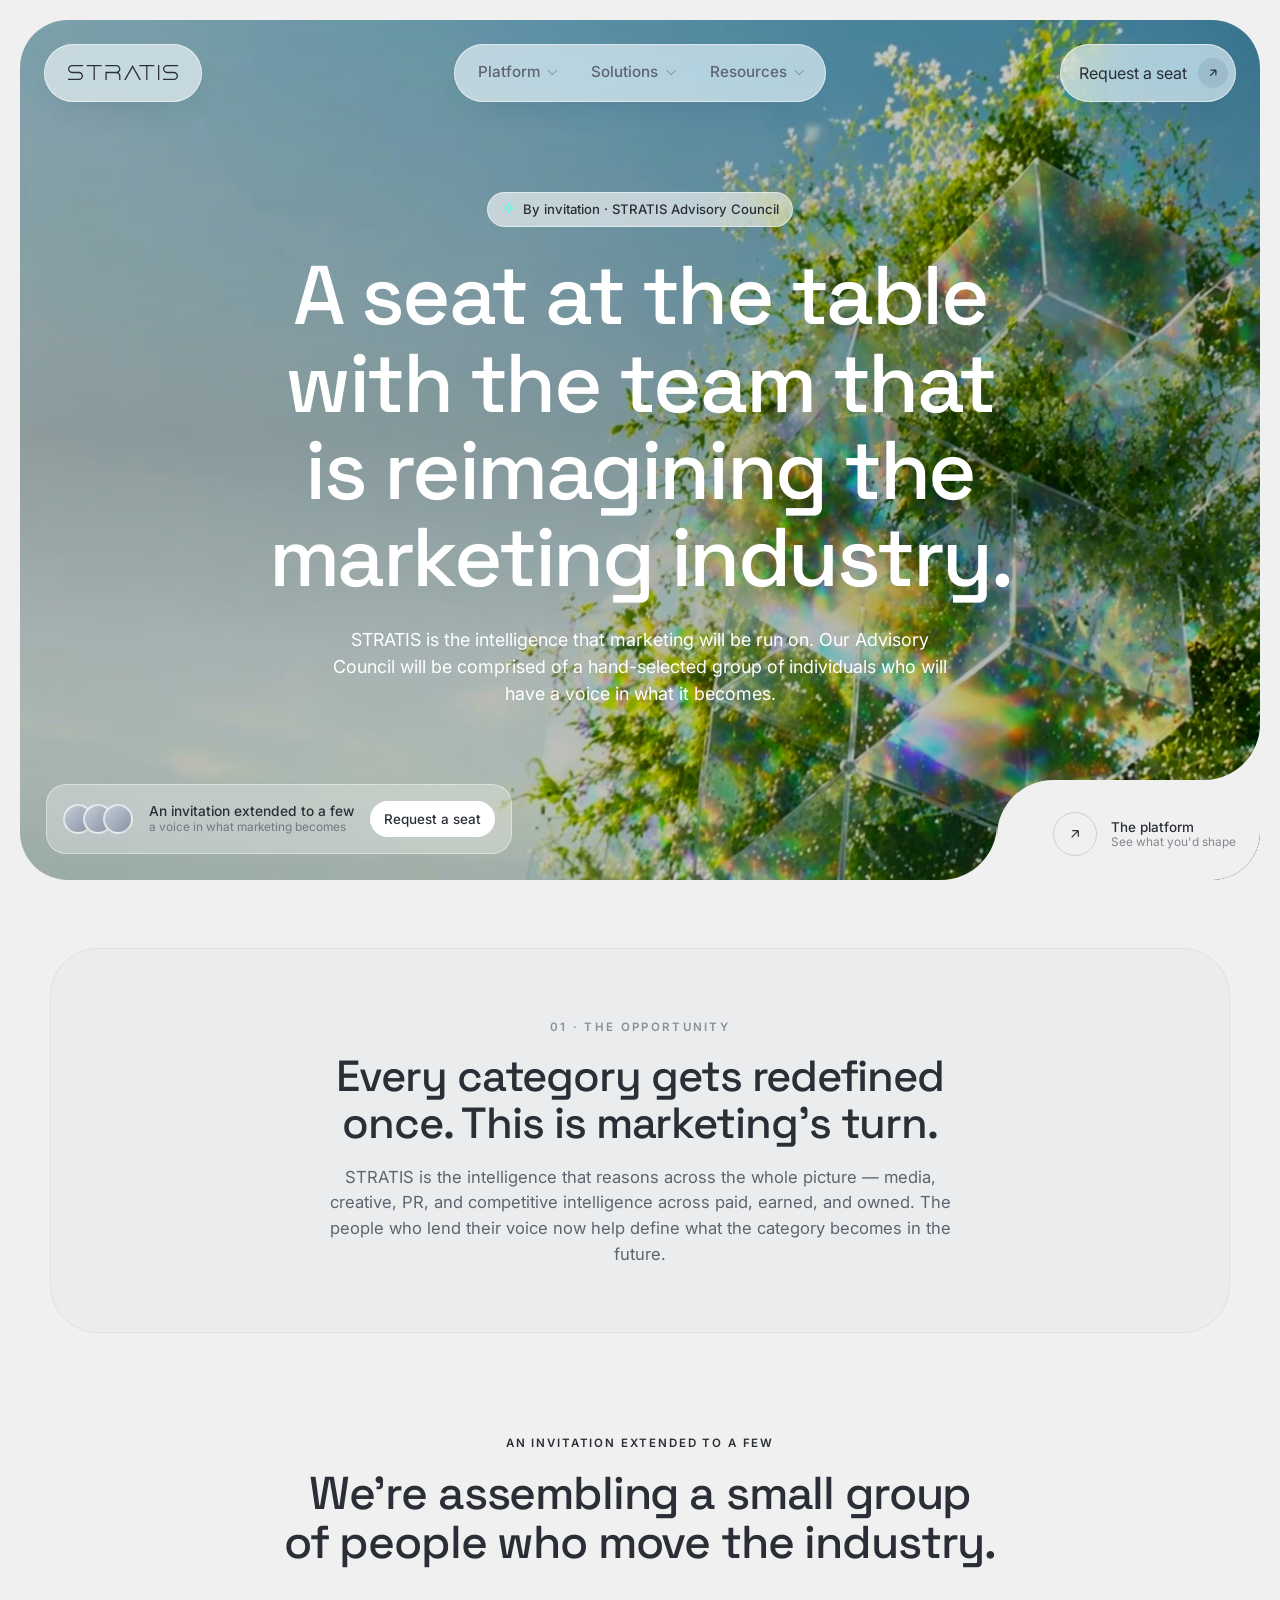
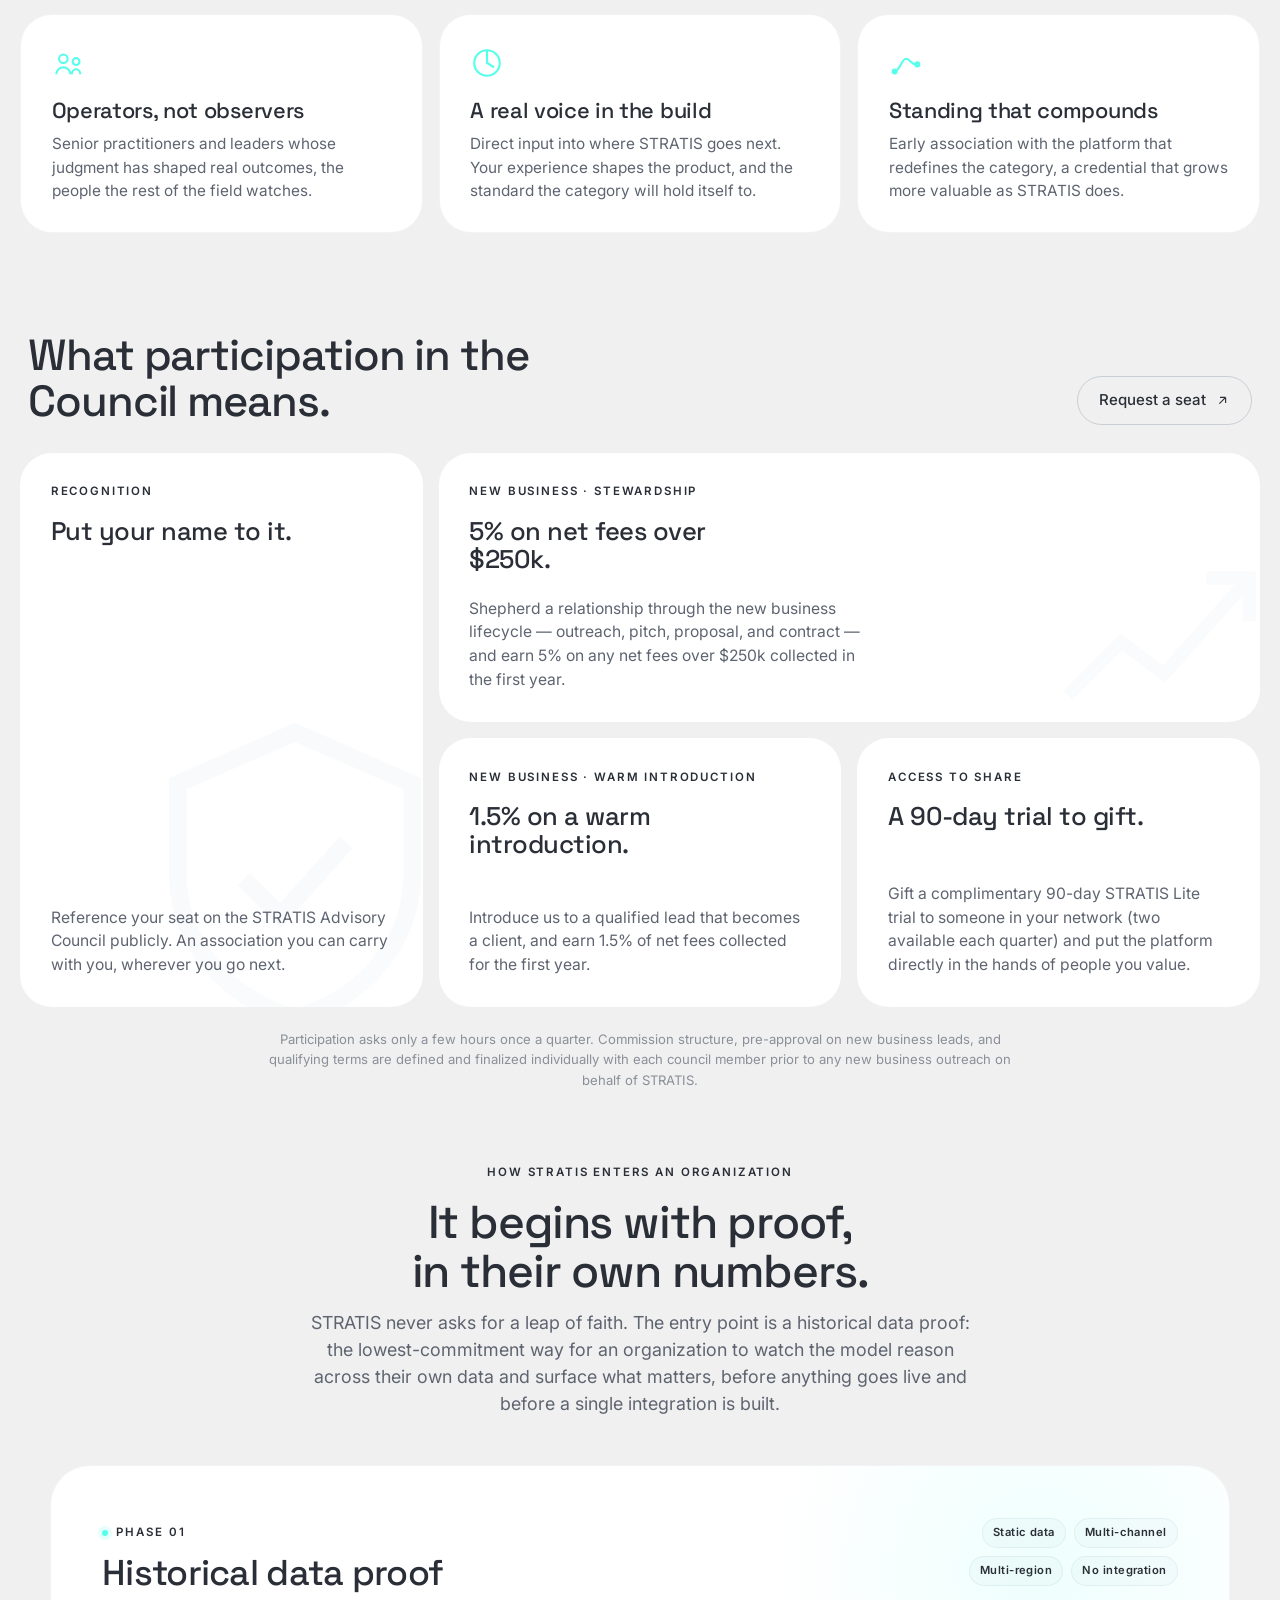
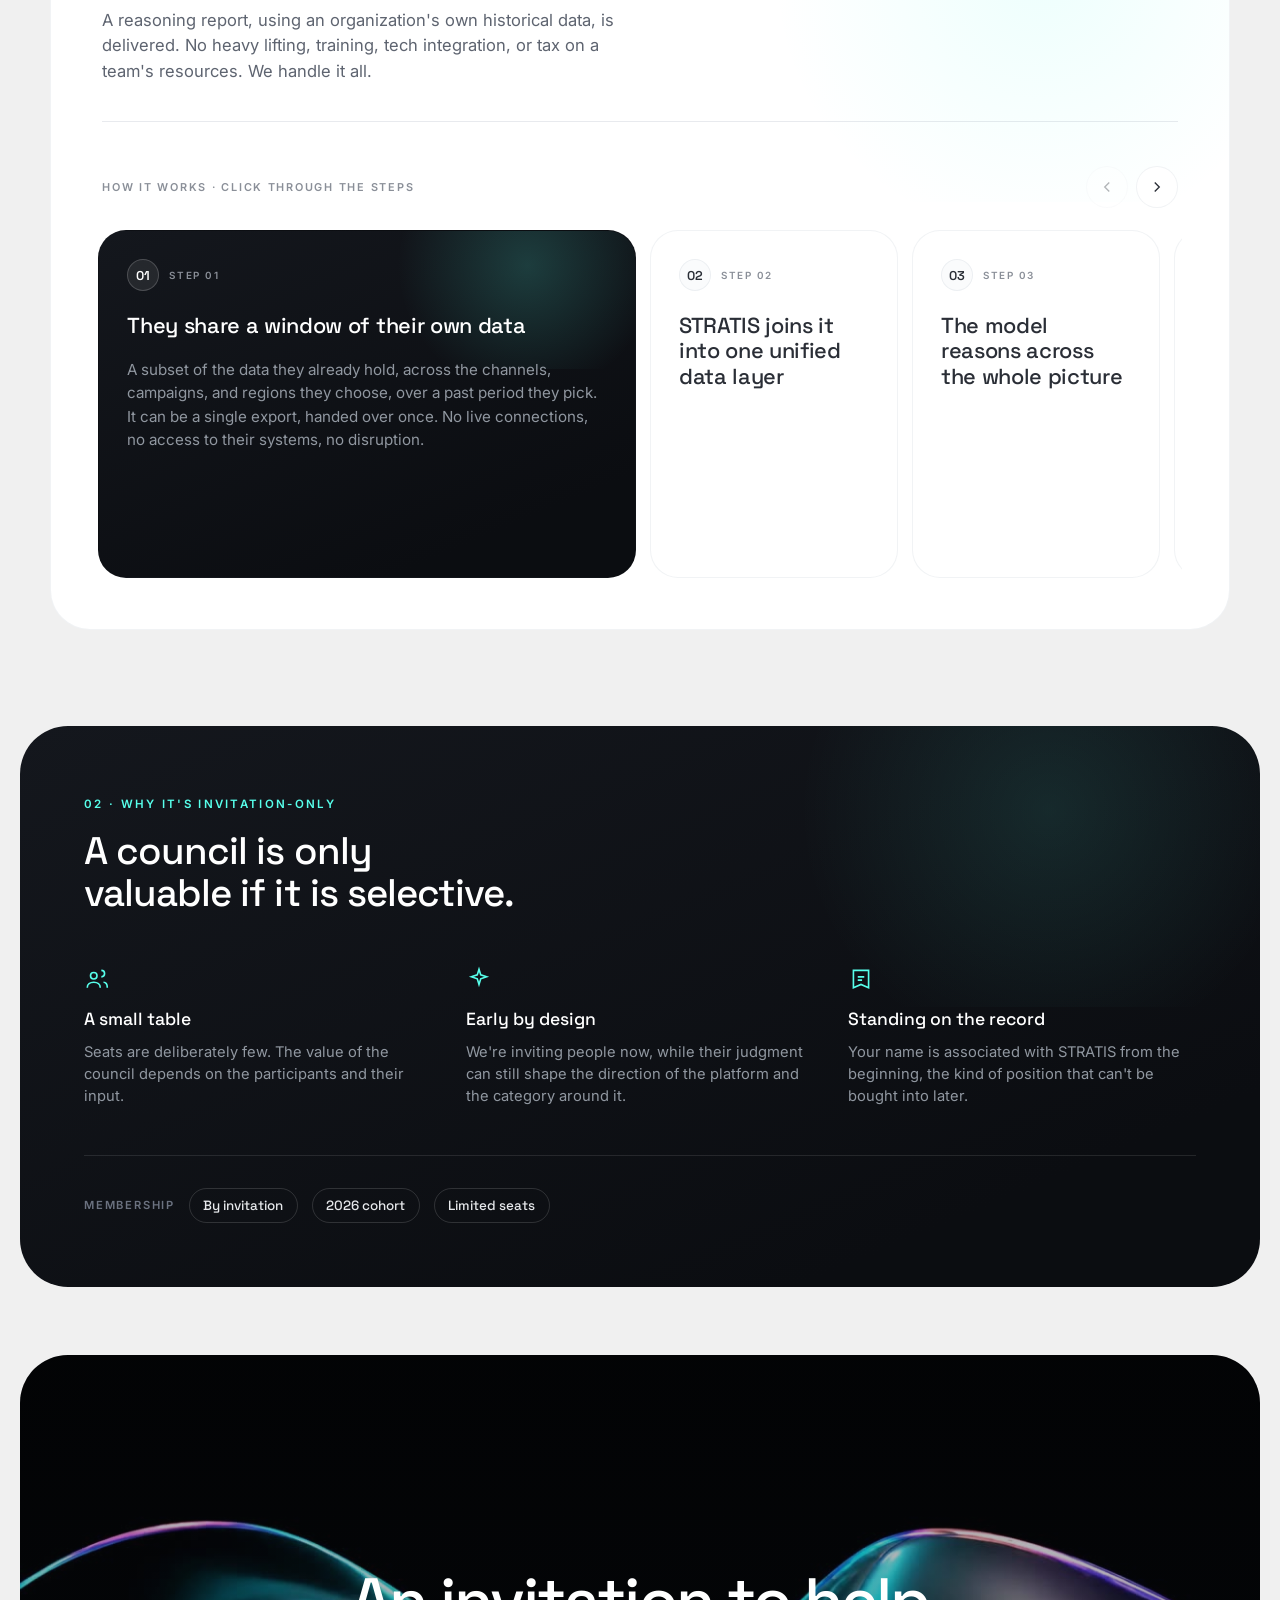
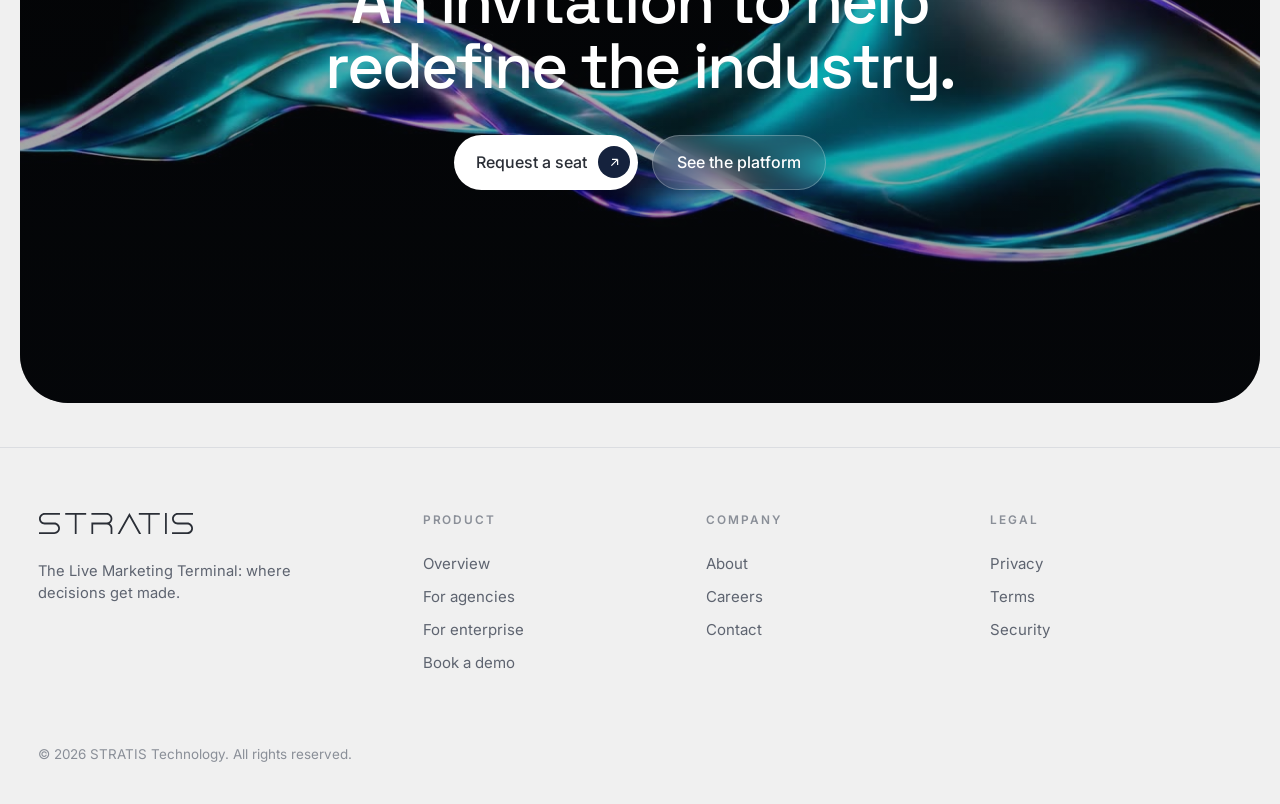
==== commit 9514065a: "Fix stale-CSS caching: revalidate css/js, cache-bust stylesheet links The request-a-seat modal rende" ====
--- a/advisory.html
+++ b/advisory.html
@@ -14,8 +14,8 @@
 <link rel="preconnect" href="https://fonts.googleapis.com" />
 <link rel="preconnect" href="https://fonts.gstatic.com" crossorigin />
 <link href="https://fonts.googleapis.com/css2?family=Space+Grotesk:wght@400;500;600&family=Inter:wght@400;500;600&display=swap" rel="stylesheet" />
-<link rel="stylesheet" href="css/home.css" />
-<link rel="stylesheet" href="css/pages.css" />
+<link rel="stylesheet" href="css/home.css?v=2" />
+<link rel="stylesheet" href="css/pages.css?v=2" />
 </head>
 <body>
 
@@ -28,7 +28,7 @@
       <div class="navitem"><button class="navlink" data-menu="solutions" aria-expanded="false">Solutions <span class="chev"></span></button></div>
       <div class="navitem"><button class="navlink" data-menu="resources" aria-expanded="false">Resources <span class="chev"></span></button></div>
     </nav>
-    <a href="mailto:hello@stratis.technology?subject=STRATIS%20Advisory%20Council" class="navpill navpill--cta">Request a seat
+    <a href="mailto:hello@stratis.technology?subject=STRATIS%20Advisory%20Council" data-seat-open class="navpill navpill--cta">Request a seat
       <span class="pill"><svg width="14" height="14" viewBox="0 0 24 24" fill="none" stroke="currentColor" stroke-width="2"><path d="M7 17L17 7M17 7H8M17 7v9"/></svg></span>
     </a>
     <button class="nav__toggle navpill" id="navToggle" aria-label="Menu" aria-expanded="false"><span></span><span></span><span></span></button>
@@ -97,7 +97,7 @@
   <a href="agencies.html">For agencies</a>
   <a href="enterprise.html">For enterprise</a>
   <a href="faq.html">FAQ</a>
-  <a href="mailto:hello@stratis.technology?subject=STRATIS%20Advisory%20Council">Request a seat</a>
+  <a href="mailto:hello@stratis.technology?subject=STRATIS%20Advisory%20Council" data-seat-open>Request a seat</a>
 </div>
 
 <main>
@@ -108,13 +108,13 @@
       <div class="hero__tint"></div>
       <div class="hero__content">
         <span class="badge r in"><svg width="15" height="15" viewBox="0 0 24 24" fill="none" stroke="currentColor" stroke-width="1.7"><path d="M12 3l1.6 5.2L19 10l-5.4 1.8L12 17l-1.6-5.2L5 10l5.4-1.8z"/></svg>By invitation · STRATIS Advisory Council</span>
-        <h1 class="hero__title r in" data-d="1">A seat at the table that's redrawing the industry.</h1>
-        <p class="hero__sub r in" data-d="2">STRATIS is building the intelligence marketing will be run on. A small Advisory Council will help shape it, and share in what it becomes. This is an invitation to be one of them.</p>
+        <h1 class="hero__title r in" data-d="1">A seat at the table with the team that is reimagining the marketing industry.</h1>
+        <p class="hero__sub r in" data-d="2">STRATIS is the intelligence that marketing will be run on. Our Advisory Council will be comprised of a hand-selected group of individuals who will have a voice in what it becomes.</p>
       </div>
       <div class="card-bl">
         <span class="card-bl__dots"><span></span><span></span><span></span></span>
-        <span class="card-bl__txt">An invitation extended to a few<small>shape the standard, share in the upside</small></span>
-        <a href="mailto:hello@stratis.technology?subject=STRATIS%20Advisory%20Council" class="card-bl__btn">Request a seat</a>
+        <span class="card-bl__txt">An invitation extended to a few<small>a voice in what marketing becomes</small></span>
+        <a href="mailto:hello@stratis.technology?subject=STRATIS%20Advisory%20Council" data-seat-open class="card-bl__btn">Request a seat</a>
       </div>
       <a href="index.html#what" class="corner-br">
         <svg class="corner-cut corner-cut--top" viewBox="0 0 56 56"><path d="M56 56V0C56 30.9279 30.9279 56 0 56H56Z" fill="#f0f0f0"/></svg>
@@ -130,7 +130,7 @@
     <div class="statement r">
       <span class="statement__index">01 · The opportunity</span>
       <h2 class="statement__title">Every category gets redefined once. This is marketing's turn.</h2>
-      <p class="statement__body">Marketing has never had an intelligence that reasons across the whole picture the way its best operators do: performance, brand, market, and history as one. STRATIS is that intelligence, and it is early. The people who lend their judgment now won't just watch the category change; they'll have helped set its direction, with their name on the record and a genuine stake in the outcome.</p>
+      <p class="statement__body">STRATIS is the intelligence that reasons across the whole picture — media, creative, PR, and competitive intelligence across paid, earned, and owned. The people who lend their voice now help define what the category becomes in the future.</p>
     </div>
   </section>
 
@@ -162,8 +162,8 @@
   <!-- ============ COUNCIL BENEFITS (4-card bento) ============ -->
   <section class="features">
     <div class="features__head">
-      <h2 class="r">What a seat on the Council confers.</h2>
-      <a href="mailto:hello@stratis.technology?subject=STRATIS%20Advisory%20Council" class="btn-outline r" data-d="1">Request a seat
+      <h2 class="r">What participation in the Council means.</h2>
+      <a href="mailto:hello@stratis.technology?subject=STRATIS%20Advisory%20Council" data-seat-open class="btn-outline r" data-d="1">Request a seat
         <svg width="15" height="15" viewBox="0 0 24 24" fill="none" stroke="currentColor" stroke-width="1.8"><path d="M7 17L17 7M17 7H8M17 7v9"/></svg></a>
     </div>
     <div class="feat-grid">
@@ -171,30 +171,30 @@
       <article class="card card--1 group r">
         <svg class="card__wm" viewBox="0 0 24 24" fill="none" stroke="currentColor" stroke-width="1.2"><path d="M12 2l8 3.5v6c0 5-3.4 8.6-8 10-4.6-1.4-8-5-8-10v-6L12 2z"/><path d="M8.5 12l2.5 2.5 4.5-5"/></svg>
         <span class="card__eyebrow">Recognition</span>
-        <h3 class="card__title">Membership you can put your name to.</h3>
-        <p class="card__desc">Reference your seat on the STRATIS Advisory Council publicly, on your résumé, LinkedIn, and professional bio. An association you carry with you, wherever you go next.</p>
+        <h3 class="card__title">Put your name to it.</h3>
+        <p class="card__desc">Reference your seat on the STRATIS Advisory Council publicly. An association you can carry with you, wherever you go next.</p>
       </article>
       <!-- Card 2, wide top right: 5% BD -->
       <article class="card card--2 group r" data-d="1">
         <svg class="card__wm" viewBox="0 0 24 24" fill="none" stroke="currentColor" stroke-width="1.2"><path d="M3 17l5-5 4 3 8-9"/><path d="M16 6h4v4"/></svg>
-        <span class="card__eyebrow">When you lead the relationship</span>
-        <h3 class="card__title">5% of net fees when you carry a deal through.</h3>
-        <p class="card__desc">Act in a business-development capacity through to contracting, and earn 5% of net fees collected above $250k across the first year.</p>
+        <span class="card__eyebrow">New business · stewardship</span>
+        <h3 class="card__title">5% on net fees over $250k.</h3>
+        <p class="card__desc">Shepherd a relationship through the new business lifecycle — outreach, pitch, proposal, and contract — and earn 5% on any net fees over $250k collected in the first year.</p>
       </article>
       <!-- Card 3, bottom right 1: 1.5% intro -->
       <article class="card group r" data-d="2">
-        <span class="card__eyebrow">On a warm introduction</span>
-        <h3 class="card__title">1.5% when an introduction becomes a contract.</h3>
-        <p class="card__desc">Introduce a qualified lead that goes on to contract above $100k, and receive 1.5% of net fees collected.</p>
+        <span class="card__eyebrow">New business · warm introduction</span>
+        <h3 class="card__title">1.5% on a warm introduction.</h3>
+        <p class="card__desc">Introduce us to a qualified lead that becomes a client, and earn 1.5% of net fees collected for the first year.</p>
       </article>
       <!-- Card 4, bottom right 2: gift trial -->
       <article class="card group r" data-d="3">
         <span class="card__eyebrow">Access to share</span>
         <h3 class="card__title">A 90-day trial to gift.</h3>
-        <p class="card__desc">Gift a complimentary 90-day STRATIS Lite trial to someone in your network (two available each quarter) and put the platform directly in the hands of people you rate.</p>
+        <p class="card__desc">Gift a complimentary 90-day STRATIS Lite trial to someone in your network (two available each quarter) and put the platform directly in the hands of people you value.</p>
       </article>
     </div>
-    <p class="bnote r">Commission structures and qualifying terms are defined and finalized individually with each council member.</p>
+    <p class="bnote r">Participation asks only a few hours once a quarter. Commission structure, pre-approval on new business leads, and qualifying terms are defined and finalized individually with each council member prior to any new business outreach on behalf of STRATIS.</p>
   </section>
 
   <!-- ============ THE PILOT (Historical data proof, in depth) ============ -->
@@ -210,7 +210,7 @@
         <div class="proof__id">
           <span class="proof__phase">Phase 01</span>
           <h3 class="proof__title">Historical data proof</h3>
-          <p class="proof__lede">A reasoning report, run on a window of the organization's own historical data, against a use case they nominate. No platform access. No integrations. Nothing about how they operate has to change for it to begin.</p>
+          <p class="proof__lede">A reasoning report, using an organization's own historical data, is delivered. No heavy lifting, training, tech integration, or tax on a team's resources. We handle it all.</p>
         </div>
         <div class="proof__chips" aria-label="Characteristics">
           <span class="proof__chip">Static data</span>
@@ -237,8 +237,8 @@
           </article>
           <article class="pstep">
             <div class="pstep__top"><span class="pstep__num">02</span><span class="pstep__step">Step 02</span></div>
-            <h4 class="pstep__q">STRATIS joins it into one substrate</h4>
-            <p class="pstep__a">Every source is reconciled into a single reasoning surface, the same join the live platform runs on, so the model sees the whole period as one connected system rather than a stack of separate reports that were never read together.</p>
+            <h4 class="pstep__q">STRATIS joins it into one unified data layer</h4>
+            <p class="pstep__a">Every source is reconciled into a single reasoning surface, the same one the live platform runs on, in order for the model to see the whole period as one connected system rather than a stack of separate reports that were never read together.</p>
           </article>
           <article class="pstep">
             <div class="pstep__top"><span class="pstep__num">03</span><span class="pstep__step">Step 03</span></div>
@@ -253,24 +253,24 @@
           <article class="pstep">
             <div class="pstep__top"><span class="pstep__num">05</span><span class="pstep__step">Step 05</span></div>
             <h4 class="pstep__q">We walk it through together</h4>
-            <p class="pstep__a">The findings are presented live, against the use case they care about, in a working session with our team. By the end of it, both sides know exactly what going live on Phase 02 would look like.</p>
+            <p class="pstep__a">The findings are presented live, against the use case they care about most, in a working session with our team. By the conclusion of the trial, the organization understands the value that the STRATIS insights bring to their business.</p>
           </article>
           <article class="pstep pstep--out">
             <div class="pstep__top"><span class="pstep__num"><svg viewBox="0 0 24 24" fill="none" stroke="currentColor" stroke-width="2"><path d="M5 12h14M13 6l6 6-6 6"/></svg></span><span class="pstep__step">The output · Illustrative</span></div>
-            <h4 class="pstep__q">What they get back</h4>
+            <h4 class="pstep__q">What is delivered</h4>
             <div class="pstep__a">
-              <p class="pstep__out-intro">A prioritised findings readout, reasoned across <strong>6 channels · 4 regions · 18 months</strong> against the nominated use case, each finding traced to its source.</p>
+              <p class="pstep__out-intro">A prioritized readout, reasoned across <strong>6 channels · 4 regions · 18 months</strong> against the nominated use case, each finding traced to its source.</p>
               <ul class="pstep__findings">
                 <li class="pstep__finding">
                   <p>Two channels were each claiming the same conversions; the real driver sat upstream of both.</p>
                   <span class="pstep__fmeta"><span class="pstep__fchip">Evidence</span><span class="pstep__fchip">Reasoning</span><span class="pstep__fchip pstep__fchip--hi">Confidence · High</span></span>
                 </li>
                 <li class="pstep__finding">
-                  <p>One audience quietly outperformed in three regions but was funded like the average everywhere.</p>
+                  <p>One audience quietly outperformed in three regions but was underfunded across the campaign.</p>
                   <span class="pstep__fmeta"><span class="pstep__fchip">Evidence</span><span class="pstep__fchip">Projected impact</span><span class="pstep__fchip pstep__fchip--hi">Confidence · High</span></span>
                 </li>
                 <li class="pstep__finding">
-                  <p>Spend kept scaling a campaign for two weeks after its efficiency had already turned.</p>
+                  <p>Campaign hit diminishing returns prior to the flight ending, wasting dollars unnecessarily.</p>
                   <span class="pstep__fmeta"><span class="pstep__fchip">Evidence</span><span class="pstep__fchip">Reasoning</span><span class="pstep__fchip pstep__fchip--mid">Confidence · Medium</span></span>
                 </li>
               </ul>
@@ -278,11 +278,6 @@
           </article>
         </div>
       </div>
-
-      <div class="proof__unlock">
-        <span class="proof__unlock-label">What the proof unlocks</span>
-        <p class="proof__unlock-txt">Phase 01 is the first step of a gated path. It earns <strong>Phase 02, the live platform on a single channel</strong>, which in turn earns <strong>Phase 03, live across multiple channels</strong>. Each phase is proven before the next begins, and no one commits ahead of the evidence.</p>
-      </div>
     </div>
   </section>
 
@@ -291,11 +286,11 @@
     <div class="trustp r">
       <div class="trustp__inner">
         <span class="trustp__index">02 · Why it's invitation-only</span>
-        <h2 class="trustp__title">A council is only as valuable as it is selective.</h2>
+        <h2 class="trustp__title">A council is only valuable if it is selective.</h2>
         <div class="trustp__grid">
-          <div class="tpoint2"><svg class="tpoint2__icon" viewBox="0 0 24 24" fill="none" stroke="currentColor" stroke-width="1.5"><circle cx="9" cy="9" r="3"/><path d="M3 20c0-3 2.5-5 6-5s6 2 6 5"/><path d="M16 4a3 3 0 0 1 0 6M18 15c2 0 3.5 1.8 3.5 5"/></svg><h3>A small table</h3><p>Seats are deliberately few. The value of the council depends on who is and isn't at it.</p></div>
+          <div class="tpoint2"><svg class="tpoint2__icon" viewBox="0 0 24 24" fill="none" stroke="currentColor" stroke-width="1.5"><circle cx="9" cy="9" r="3"/><path d="M3 20c0-3 2.5-5 6-5s6 2 6 5"/><path d="M16 4a3 3 0 0 1 0 6M18 15c2 0 3.5 1.8 3.5 5"/></svg><h3>A small table</h3><p>Seats are deliberately few. The value of the council depends on the participants and their input.</p></div>
           <div class="tpoint2"><svg class="tpoint2__icon" viewBox="0 0 24 24" fill="none" stroke="currentColor" stroke-width="1.5"><path d="M12 3l1.6 5.2L19 10l-5.4 1.8L12 17l-1.6-5.2L5 10l5.4-1.8z"/></svg><h3>Early by design</h3><p>We're inviting people now, while their judgment can still shape the direction of the platform and the category around it.</p></div>
-          <div class="tpoint2"><svg class="tpoint2__icon" viewBox="0 0 24 24" fill="none" stroke="currentColor" stroke-width="1.5"><path d="M5 4h14v16l-7-3-7 3z"/><path d="M9 10h6M9 13h4"/></svg><h3>Standing on the record</h3><p>Your name is associated with STRATIS from the beginning, the kind of position that can't be bought in later.</p></div>
+          <div class="tpoint2"><svg class="tpoint2__icon" viewBox="0 0 24 24" fill="none" stroke="currentColor" stroke-width="1.5"><path d="M5 4h14v16l-7-3-7 3z"/><path d="M9 10h6M9 13h4"/></svg><h3>Standing on the record</h3><p>Your name is associated with STRATIS from the beginning, the kind of position that can't be bought into later.</p></div>
         </div>
         <div class="trustp__badges">
           <span class="trustp__badges-label">Membership</span>
@@ -313,7 +308,7 @@
       <div class="cta__content">
         <h2 class="cta__title r">An invitation to help redefine the industry.</h2>
         <div class="cta__btns r" data-d="1">
-          <a href="mailto:hello@stratis.technology?subject=STRATIS%20Advisory%20Council" class="btn-white">Request a seat
+          <a href="mailto:hello@stratis.technology?subject=STRATIS%20Advisory%20Council" data-seat-open class="btn-white">Request a seat
             <span class="ic"><svg width="15" height="15" viewBox="0 0 24 24" fill="none" stroke="currentColor" stroke-width="1.9"><path d="M7 17L17 7M17 7H8M17 7v9"/></svg></span></a>
           <a href="index.html#what" class="btn-glass">See the platform</a>
         </div>
@@ -352,12 +347,101 @@
   </footer>
 </main>
 
+<!-- ============ REQUEST A SEAT (liquid-glass modal) ============ -->
+<div class="seat-modal" id="seatModal" role="dialog" aria-modal="true" aria-label="Request a seat on the STRATIS Advisory Council" aria-hidden="true">
+  <div class="seat-modal__scrim" data-seat-close></div>
+  <div class="seat-card">
+    <button class="seat-card__close" type="button" data-seat-close aria-label="Close"><svg viewBox="0 0 24 24" fill="none" stroke="currentColor" stroke-width="1.8"><path d="M6 6l12 12M18 6L6 18"/></svg></button>
+    <form class="seat-form" id="seatForm" novalidate>
+      <!-- FormSubmit (free). Delivers to jberger@push.agency (primary, set in the JS endpoint)
+           and CCs owen@ + kyle@. First submission triggers a one-time activation email to jberger. -->
+      <input type="hidden" name="_subject" value="New STRATIS Advisory Council request">
+      <input type="hidden" name="_cc" value="jberger@push.agency,kyle@stratis.technology">
+      <input type="hidden" name="_template" value="table">
+      <input type="hidden" name="_captcha" value="false">
+      <!-- honeypot (spam trap) -->
+      <input type="text" name="_honey" class="seat-hp" tabindex="-1" autocomplete="off">
+      <input class="seat-field" type="text" name="name" placeholder="Name" autocomplete="name" required>
+      <input class="seat-field" type="text" name="company" placeholder="Company" autocomplete="organization">
+      <input class="seat-field" type="email" name="email" placeholder="Email" autocomplete="email" required>
+      <div class="seat-choice" role="group" aria-label="I'm interested in">
+        <span class="seat-choice__label">I'm interested in (select one or both)</span>
+        <div class="seat-choice__opts">
+          <button type="button" class="seat-opt" data-value="Advisory" aria-pressed="false">Advisory<svg class="seat-opt__tick" viewBox="0 0 24 24" fill="none" stroke="currentColor" stroke-width="2.4"><path d="M5 12l5 5 9-11"/></svg></button>
+          <button type="button" class="seat-opt" data-value="Demo" aria-pressed="false">Demo<svg class="seat-opt__tick" viewBox="0 0 24 24" fill="none" stroke="currentColor" stroke-width="2.4"><path d="M5 12l5 5 9-11"/></svg></button>
+        </div>
+      </div>
+      <input type="hidden" name="interest" value="">
+      <button class="seat-submit" type="submit">Submit</button>
+      <p class="seat-msg" id="seatMsg" role="status" aria-live="polite"></p>
+    </form>
+  </div>
+</div>
+
 <script>
   // scroll reveals
   var io = new IntersectionObserver(function (es) {
     es.forEach(function (e) { if (e.isIntersecting) { e.target.classList.add("in"); io.unobserve(e.target); } });
   }, { rootMargin: "0px 0px -8% 0px", threshold: 0.1 });
   document.querySelectorAll(".r:not(.in)").forEach(function (el) { io.observe(el); });
+
+  // ---- request a seat: liquid-glass modal + Web3Forms submit ----
+  (function () {
+    var modal = document.getElementById("seatModal");
+    if (!modal) return;
+    var form = document.getElementById("seatForm"), msg = document.getElementById("seatMsg");
+    var lastFocus = null;
+    function openModal(e) {
+      if (e) e.preventDefault();
+      lastFocus = document.activeElement;
+      document.body.classList.remove("menu-open"); document.body.style.overflow = "";   // close mobile menu if open
+      msg.className = "seat-msg"; msg.textContent = "";
+      modal.classList.add("is-open"); modal.setAttribute("aria-hidden", "false");
+      document.body.classList.add("seat-open");
+      var f = modal.querySelector(".seat-field"); if (f) setTimeout(function () { f.focus(); }, 80);
+    }
+    function closeModal() {
+      modal.classList.remove("is-open"); modal.setAttribute("aria-hidden", "true");
+      document.body.classList.remove("seat-open");
+      if (lastFocus && lastFocus.focus) lastFocus.focus();
+    }
+    document.querySelectorAll("[data-seat-open]").forEach(function (el) { el.addEventListener("click", openModal); });
+    modal.querySelectorAll("[data-seat-close]").forEach(function (el) { el.addEventListener("click", closeModal); });
+    window.addEventListener("keydown", function (e) { if (e.key === "Escape" && modal.classList.contains("is-open")) closeModal(); });
+
+    // interest toggles (Advisory / Demo) — multi-select, synced to a hidden field
+    var interestInput = form.querySelector('input[name="interest"]');
+    var opts = Array.prototype.slice.call(modal.querySelectorAll(".seat-opt"));
+    function syncInterest() { interestInput.value = opts.filter(function (x) { return x.classList.contains("is-on"); }).map(function (x) { return x.dataset.value; }).join(", "); }
+    function clearInterest() { opts.forEach(function (o) { o.classList.remove("is-on"); o.setAttribute("aria-pressed", "false"); }); interestInput.value = ""; }
+    opts.forEach(function (o) { o.addEventListener("click", function () { var on = o.classList.toggle("is-on"); o.setAttribute("aria-pressed", String(on)); syncInterest(); }); });
+
+    form.addEventListener("submit", function (e) {
+      e.preventDefault();
+      var btn = form.querySelector(".seat-submit");
+      var name = form.name.value.trim(), email = form.email.value.trim();
+      if (!name || !email) { msg.className = "seat-msg seat-msg--err"; msg.textContent = "Please add your name and email."; return; }
+      msg.className = "seat-msg"; msg.textContent = "Sending…"; btn.disabled = true;
+      var data = Object.fromEntries(new FormData(form).entries());
+      // FormSubmit AJAX endpoint: primary recipient in the URL, owen+kyle CC'd via _cc above.
+      fetch("https://formsubmit.co/ajax/owen@stratis.technology", {
+        method: "POST",
+        headers: { "Content-Type": "application/json", "Accept": "application/json" },
+        body: JSON.stringify(data)
+      })
+        .then(function (r) { return r.json(); })
+        .then(function (j) {
+          if (j.success === true || j.success === "true") {
+            msg.className = "seat-msg seat-msg--ok"; msg.textContent = "Thank you — your request has been sent. We'll be in touch.";
+            form.reset(); clearInterest(); setTimeout(closeModal, 2400);
+          } else {
+            msg.className = "seat-msg seat-msg--err"; msg.textContent = (j.message || "Something went wrong.") + " Please email hello@stratis.technology.";
+          }
+        })
+        .catch(function () { msg.className = "seat-msg seat-msg--err"; msg.textContent = "Network error. Please email hello@stratis.technology."; })
+        .finally(function () { btn.disabled = false; });
+    });
+  })();
 
   // ---- pilot: click-through step carousel (mirrors the FAQ carousel) ----
   var pilotTrack = document.getElementById("pilotTrack");
--- a/css/pages.css
+++ b/css/pages.css
@@ -157,10 +157,36 @@
 .pstep__fchip--hi { color: #0B0D11; background: var(--signal); border-color: var(--signal); }
 .pstep__fchip--mid { color: #E7EAEE; }
 
-.proof__unlock { margin-top: clamp(30px, 3.5vw, 46px); padding-top: clamp(24px, 3vw, 32px); border-top: 1px solid var(--navy-div); }
-.proof__unlock-label { display: block; font-size: 0.68rem; letter-spacing: 0.16em; text-transform: uppercase; color: var(--ink-soft); font-weight: 600; margin-bottom: 0.7rem; }
-.proof__unlock-txt { font-size: clamp(0.98rem, 1.2vw, 1.1rem); color: var(--ink); line-height: 1.55; max-width: 72ch; }
-.proof__unlock-txt strong { color: var(--ink-strong); font-weight: 600; }
+/* ---- request-a-seat liquid-glass modal (light, matches the site) ---- */
+.seat-modal { position: fixed; inset: 0; z-index: 3000; display: none; align-items: center; justify-content: center; padding: 20px; }
+.seat-modal.is-open { display: flex; }
+.seat-modal__scrim { position: absolute; inset: 0; background: rgba(20,28,45,0.16); -webkit-backdrop-filter: blur(14px) saturate(120%); backdrop-filter: blur(14px) saturate(120%); opacity: 0; transition: opacity 0.4s var(--ease); }
+.seat-modal.is-open .seat-modal__scrim { opacity: 1; }
+.seat-card { position: relative; z-index: 1; width: min(520px, 100%); border-radius: 30px; padding: clamp(24px, 4vw, 42px); background: rgba(255,255,255,0.78); -webkit-backdrop-filter: blur(26px) saturate(160%); backdrop-filter: blur(26px) saturate(160%); border: 1px solid rgba(255,255,255,0.7); box-shadow: inset 0 0 0 1px rgba(30,50,90,0.06), 0 50px 110px -34px rgba(30,50,90,0.35); transform: translateY(16px) scale(0.98); opacity: 0; transition: opacity 0.45s var(--ease), transform 0.45s var(--ease); }
+.seat-modal.is-open .seat-card { transform: none; opacity: 1; }
+.seat-card__close { position: absolute; top: 18px; right: 18px; width: 38px; height: 38px; border-radius: 50%; display: grid; place-items: center; background: rgba(30,50,90,0.06); border: 1px solid rgba(30,50,90,0.08); color: var(--ink-strong); cursor: pointer; transition: background 0.3s var(--ease); }
+.seat-card__close:hover { background: rgba(30,50,90,0.12); }
+.seat-card__close svg { width: 18px; height: 18px; }
+.seat-form { display: flex; flex-direction: column; gap: 14px; margin-top: 18px; }
+.seat-field { width: 100%; height: 58px; border-radius: 16px; padding: 0 22px; font-family: var(--body); font-size: 1rem; color: var(--ink-strong); background: rgba(255,255,255,0.65); border: 1px solid var(--navy-bd); outline: none; transition: border-color 0.3s var(--ease), background 0.3s var(--ease), box-shadow 0.3s var(--ease); }
+.seat-field::placeholder { color: var(--ink-soft); }
+.seat-field:focus { border-color: rgba(30,50,90,0.28); background: #fff; box-shadow: 0 0 0 3px rgba(30,50,90,0.06); }
+.seat-choice { margin-top: 6px; }
+.seat-choice__label { display: block; font-family: var(--body); font-size: 0.78rem; letter-spacing: 0.04em; color: var(--ink-soft); font-weight: 600; margin: 0 0 10px 4px; }
+.seat-choice__opts { display: flex; gap: 10px; }
+.seat-opt { flex: 1; height: 52px; border-radius: 16px; font-family: var(--body); font-weight: 600; font-size: 0.98rem; color: var(--ink-strong); background: rgba(255,255,255,0.65); border: 1px solid var(--navy-bd); cursor: pointer; display: inline-flex; align-items: center; justify-content: center; gap: 0.5em; transition: background 0.3s var(--ease), border-color 0.3s var(--ease), color 0.3s var(--ease); }
+.seat-opt:hover { border-color: rgba(30,50,90,0.28); }
+.seat-opt__tick { width: 16px; height: 16px; opacity: 0; transform: scale(0.6); transition: opacity 0.25s var(--ease), transform 0.25s var(--ease); }
+.seat-opt.is-on { background: var(--ink-strong); border-color: var(--ink-strong); color: #fff; }
+.seat-opt.is-on .seat-opt__tick { opacity: 1; transform: none; }
+.seat-submit { height: 60px; border-radius: 16px; margin-top: 8px; font-family: var(--display); font-weight: 500; font-size: 1.05rem; letter-spacing: 0.06em; color: #fff; background: var(--ink-strong); border: 1px solid var(--ink-strong); cursor: pointer; transition: background 0.3s var(--ease), transform 0.3s var(--ease), box-shadow 0.3s var(--ease); }
+.seat-submit:hover:not(:disabled) { transform: translateY(-1px); box-shadow: 0 14px 32px -16px rgba(20,23,29,0.5); }
+.seat-submit:disabled { opacity: 0.5; cursor: default; }
+.seat-hp { position: absolute !important; left: -9999px; width: 1px; height: 1px; opacity: 0; pointer-events: none; }
+.seat-msg { margin: 4px 2px 0; min-height: 1.2em; font-family: var(--body); font-size: 0.9rem; line-height: 1.4; color: var(--ink); text-align: center; }
+.seat-msg--ok { color: #0e9b86; font-weight: 600; }
+.seat-msg--err { color: #c0392b; }
+body.seat-open { overflow: hidden; }
 
 /* =========================================================================
    capabilities page
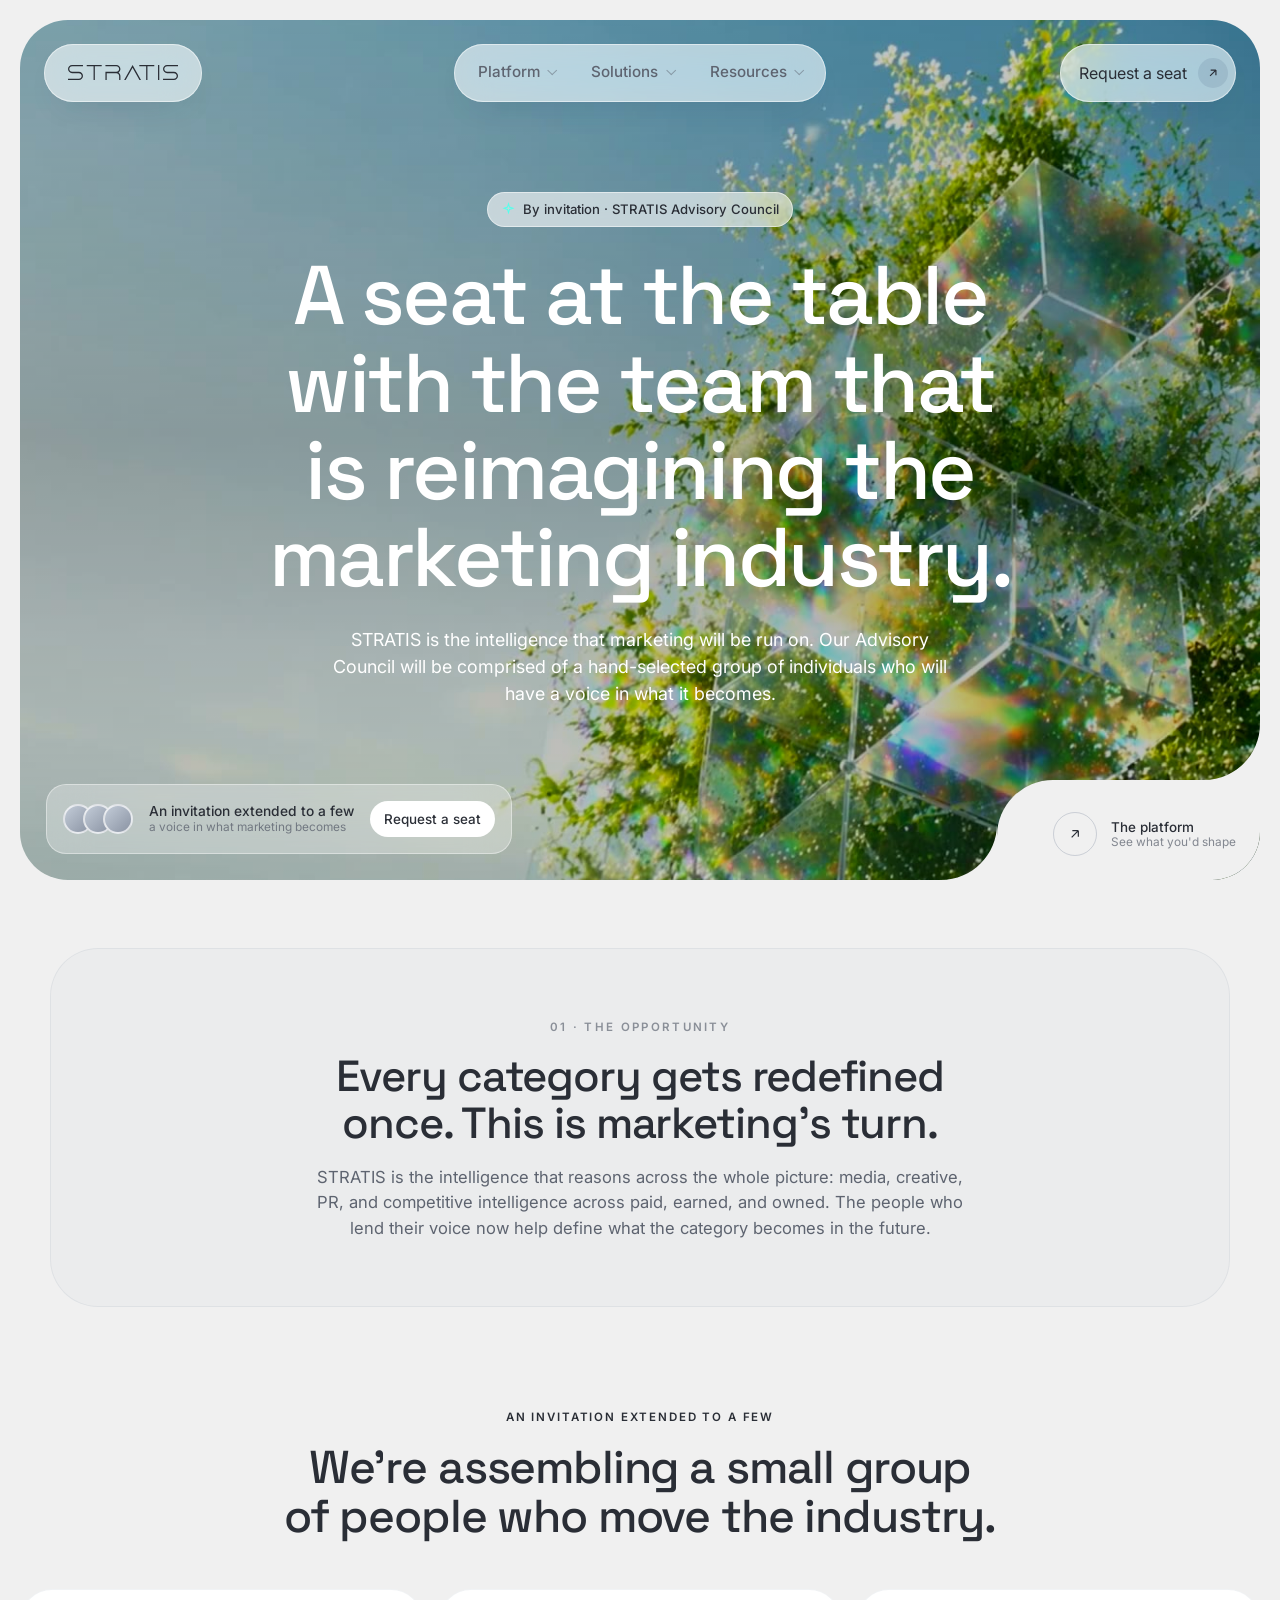
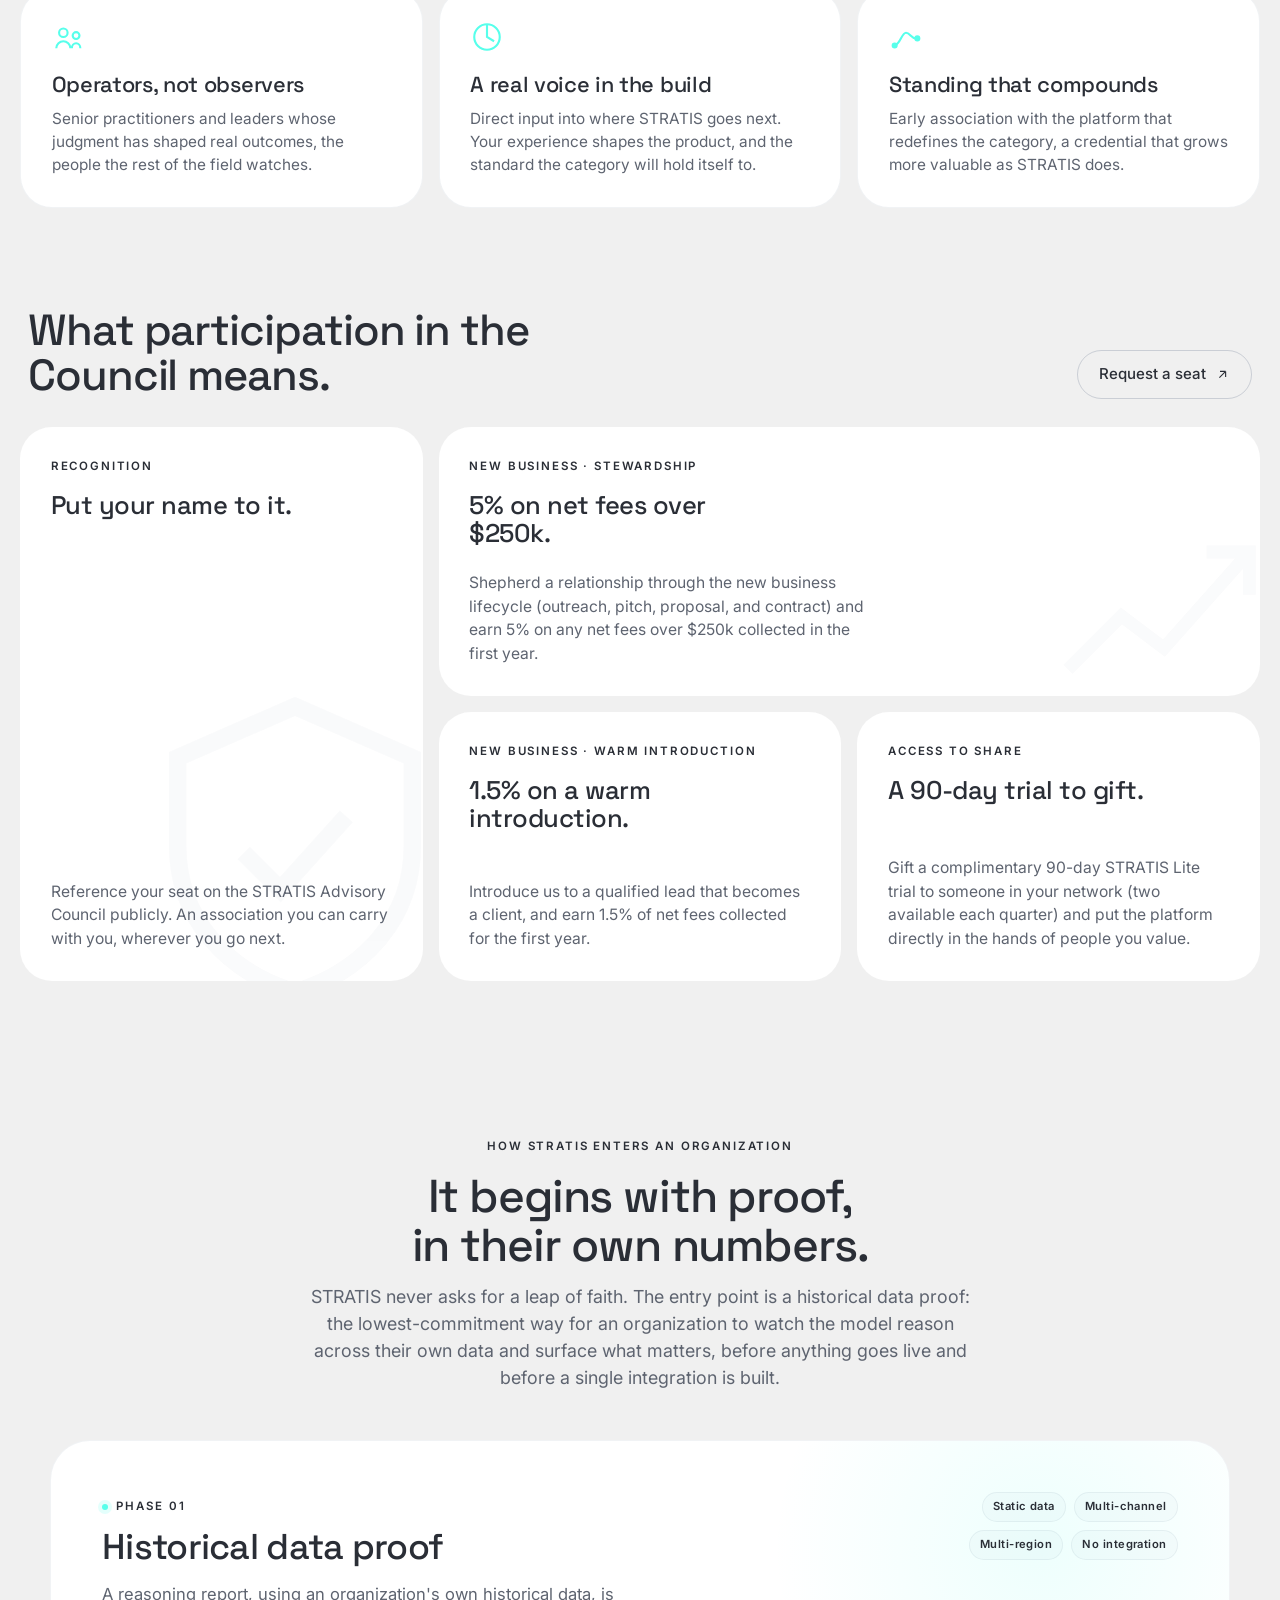
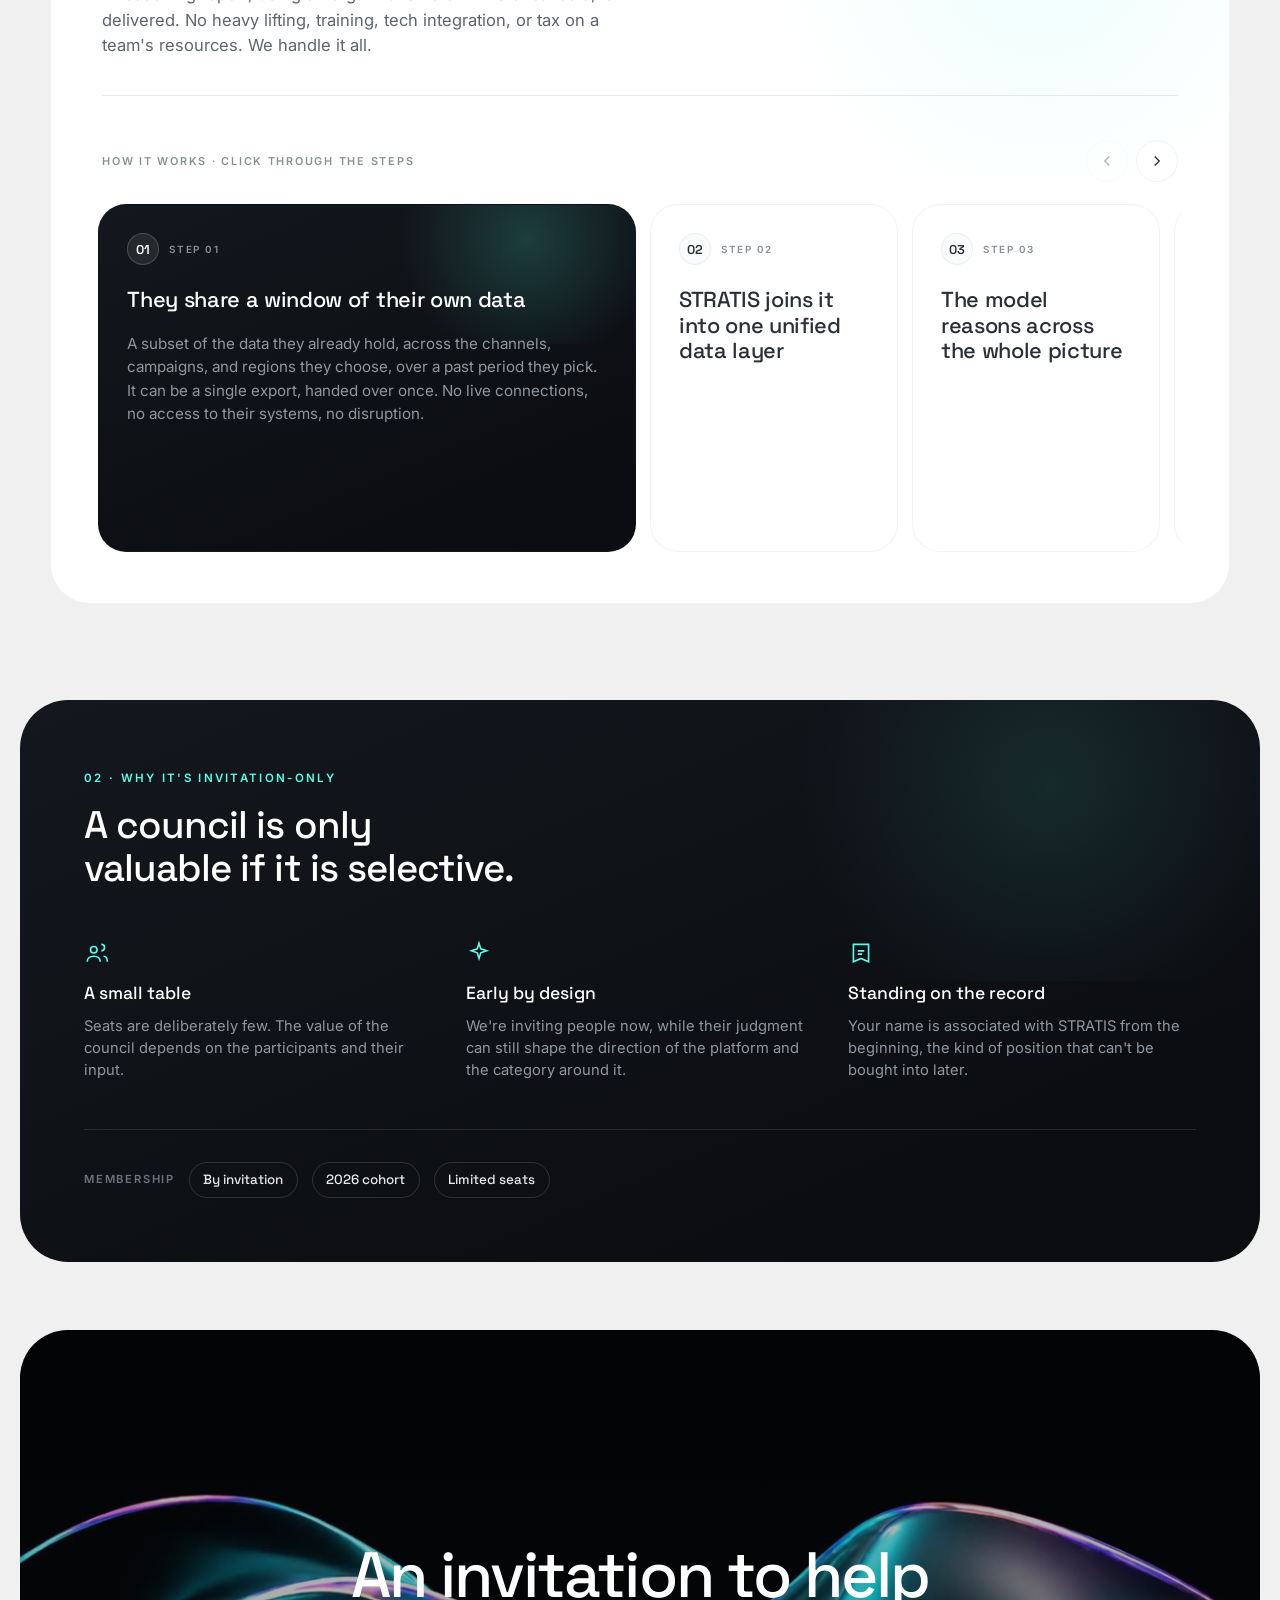
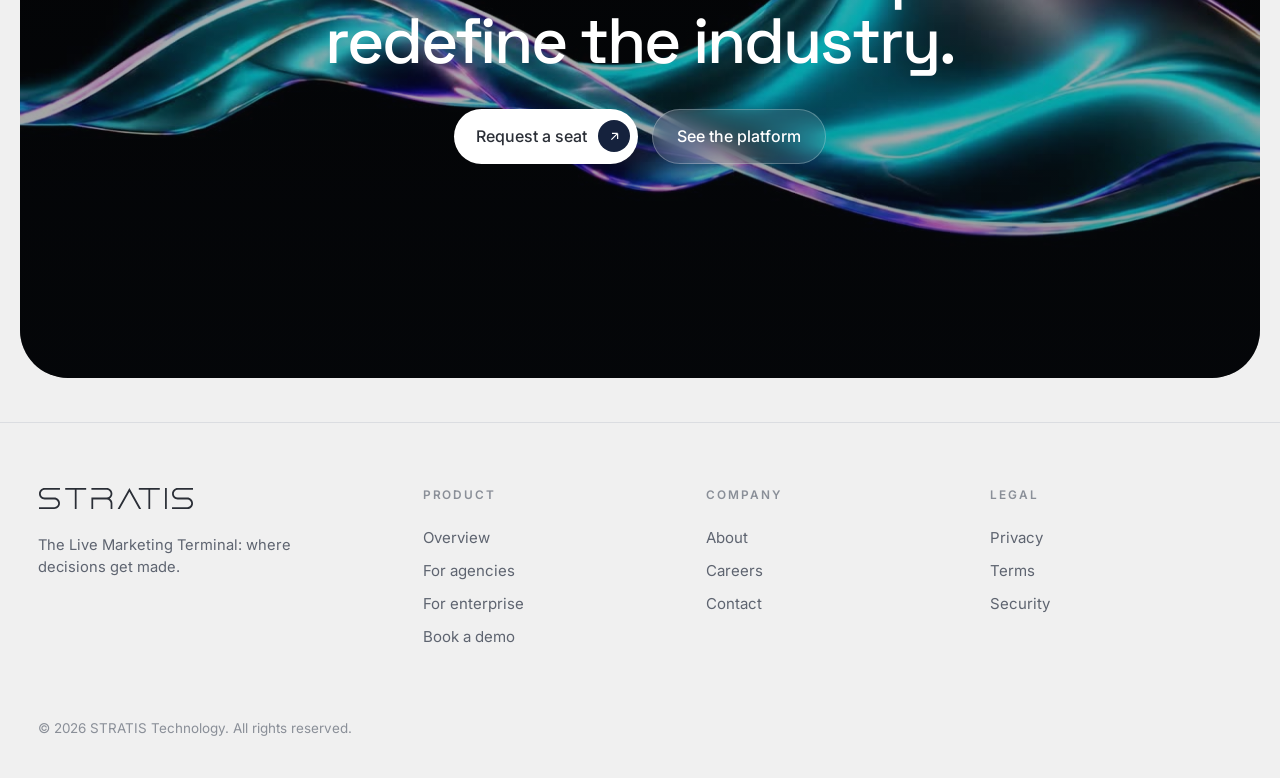
==== commit a31b1ff4: "Advisory + signup: remove all em dashes Replace em dashes with colons, parentheses, or sentence brea" ====
--- a/advisory.html
+++ b/advisory.html
@@ -14,8 +14,8 @@
 <link rel="preconnect" href="https://fonts.googleapis.com" />
 <link rel="preconnect" href="https://fonts.gstatic.com" crossorigin />
 <link href="https://fonts.googleapis.com/css2?family=Space+Grotesk:wght@400;500;600&family=Inter:wght@400;500;600&display=swap" rel="stylesheet" />
-<link rel="stylesheet" href="css/home.css?v=2" />
-<link rel="stylesheet" href="css/pages.css?v=2" />
+<link rel="stylesheet" href="css/home.css?v=3" />
+<link rel="stylesheet" href="css/pages.css?v=3" />
 </head>
 <body>
 
@@ -130,7 +130,7 @@
     <div class="statement r">
       <span class="statement__index">01 · The opportunity</span>
       <h2 class="statement__title">Every category gets redefined once. This is marketing's turn.</h2>
-      <p class="statement__body">STRATIS is the intelligence that reasons across the whole picture — media, creative, PR, and competitive intelligence across paid, earned, and owned. The people who lend their voice now help define what the category becomes in the future.</p>
+      <p class="statement__body">STRATIS is the intelligence that reasons across the whole picture: media, creative, PR, and competitive intelligence across paid, earned, and owned. The people who lend their voice now help define what the category becomes in the future.</p>
     </div>
   </section>
 
@@ -179,7 +179,7 @@
         <svg class="card__wm" viewBox="0 0 24 24" fill="none" stroke="currentColor" stroke-width="1.2"><path d="M3 17l5-5 4 3 8-9"/><path d="M16 6h4v4"/></svg>
         <span class="card__eyebrow">New business · stewardship</span>
         <h3 class="card__title">5% on net fees over $250k.</h3>
-        <p class="card__desc">Shepherd a relationship through the new business lifecycle — outreach, pitch, proposal, and contract — and earn 5% on any net fees over $250k collected in the first year.</p>
+        <p class="card__desc">Shepherd a relationship through the new business lifecycle (outreach, pitch, proposal, and contract) and earn 5% on any net fees over $250k collected in the first year.</p>
       </article>
       <!-- Card 3, bottom right 1: 1.5% intro -->
       <article class="card group r" data-d="2">
@@ -409,7 +409,7 @@
     modal.querySelectorAll("[data-seat-close]").forEach(function (el) { el.addEventListener("click", closeModal); });
     window.addEventListener("keydown", function (e) { if (e.key === "Escape" && modal.classList.contains("is-open")) closeModal(); });
 
-    // interest toggles (Advisory / Demo) — multi-select, synced to a hidden field
+    // interest toggles (Advisory / Demo): multi-select, synced to a hidden field
     var interestInput = form.querySelector('input[name="interest"]');
     var opts = Array.prototype.slice.call(modal.querySelectorAll(".seat-opt"));
     function syncInterest() { interestInput.value = opts.filter(function (x) { return x.classList.contains("is-on"); }).map(function (x) { return x.dataset.value; }).join(", "); }
@@ -432,7 +432,7 @@
         .then(function (r) { return r.json(); })
         .then(function (j) {
           if (j.success === true || j.success === "true") {
-            msg.className = "seat-msg seat-msg--ok"; msg.textContent = "Thank you — your request has been sent. We'll be in touch.";
+            msg.className = "seat-msg seat-msg--ok"; msg.textContent = "Thank you. Your request has been sent. We'll be in touch.";
             form.reset(); clearInterest(); setTimeout(closeModal, 2400);
           } else {
             msg.className = "seat-msg seat-msg--err"; msg.textContent = (j.message || "Something went wrong.") + " Please email hello@stratis.technology.";
--- a/css/home.css
+++ b/css/home.css
@@ -235,15 +235,24 @@
 @media (min-width: 768px) { .metrics { padding: 48px 20px; } }
 .metrics__box { background: var(--navy-tint); border: 1px solid var(--navy-bd); border-radius: 1.5rem; padding: 32px; }
 @media (min-width: 768px) { .metrics__box { border-radius: 3rem; padding: 64px; } }
+/* 1 col on phones, 2 col mid-range, 4 col only when there's room for the longest
+   single-word value ("Compounding") to sit on one line. */
 .metrics__grid { display: grid; grid-template-columns: 1fr; }
-@media (min-width: 768px) { .metrics__grid { grid-template-columns: repeat(4, 1fr); } }
-.metric { padding: 20px 2px; border-top: 1px solid var(--navy-div); min-width: 0; }
+@media (min-width: 640px) { .metrics__grid { grid-template-columns: repeat(2, 1fr); } }
+@media (min-width: 1100px) { .metrics__grid { grid-template-columns: repeat(4, 1fr); } }
+.metric { padding: 20px 6px; border-top: 1px solid var(--navy-div); min-width: 0; }
 .metric:first-child { border-top: none; }
-@media (min-width: 768px) {
-  .metric { padding: 24px clamp(16px, 2vw, 32px); border-top: none; border-left: 1px solid var(--navy-div); }
+@media (min-width: 640px) {
+  .metric { padding: 22px clamp(14px, 1.6vw, 28px); border-top: none; }
+  .metric:nth-child(even) { border-left: 1px solid var(--navy-div); }
+  .metric:nth-child(n+3) { border-top: 1px solid var(--navy-div); }
+}
+@media (min-width: 1100px) {
+  .metric { border-top: none; border-left: 1px solid var(--navy-div); }
   .metric:nth-child(1) { border-left: none; }
 }
-.metric__value { font-family: var(--display); font-weight: 500; font-size: clamp(1.9rem, 3.4vw, 3rem); letter-spacing: -0.02em; color: var(--ink-strong); line-height: 1; margin-bottom: 0.5rem; overflow-wrap: break-word; }
+/* single-word values must never wrap; size to fit the 4-col cell */
+.metric__value { font-family: var(--display); font-weight: 500; font-size: clamp(1.55rem, 2.2vw, 2.5rem); letter-spacing: -0.02em; color: var(--ink-strong); line-height: 1.05; margin-bottom: 0.5rem; white-space: nowrap; }
 .metric__label { font-size: 0.9rem; color: var(--ink); line-height: 1.35; }
 
 /* ----------------------------------------------------------------------- */
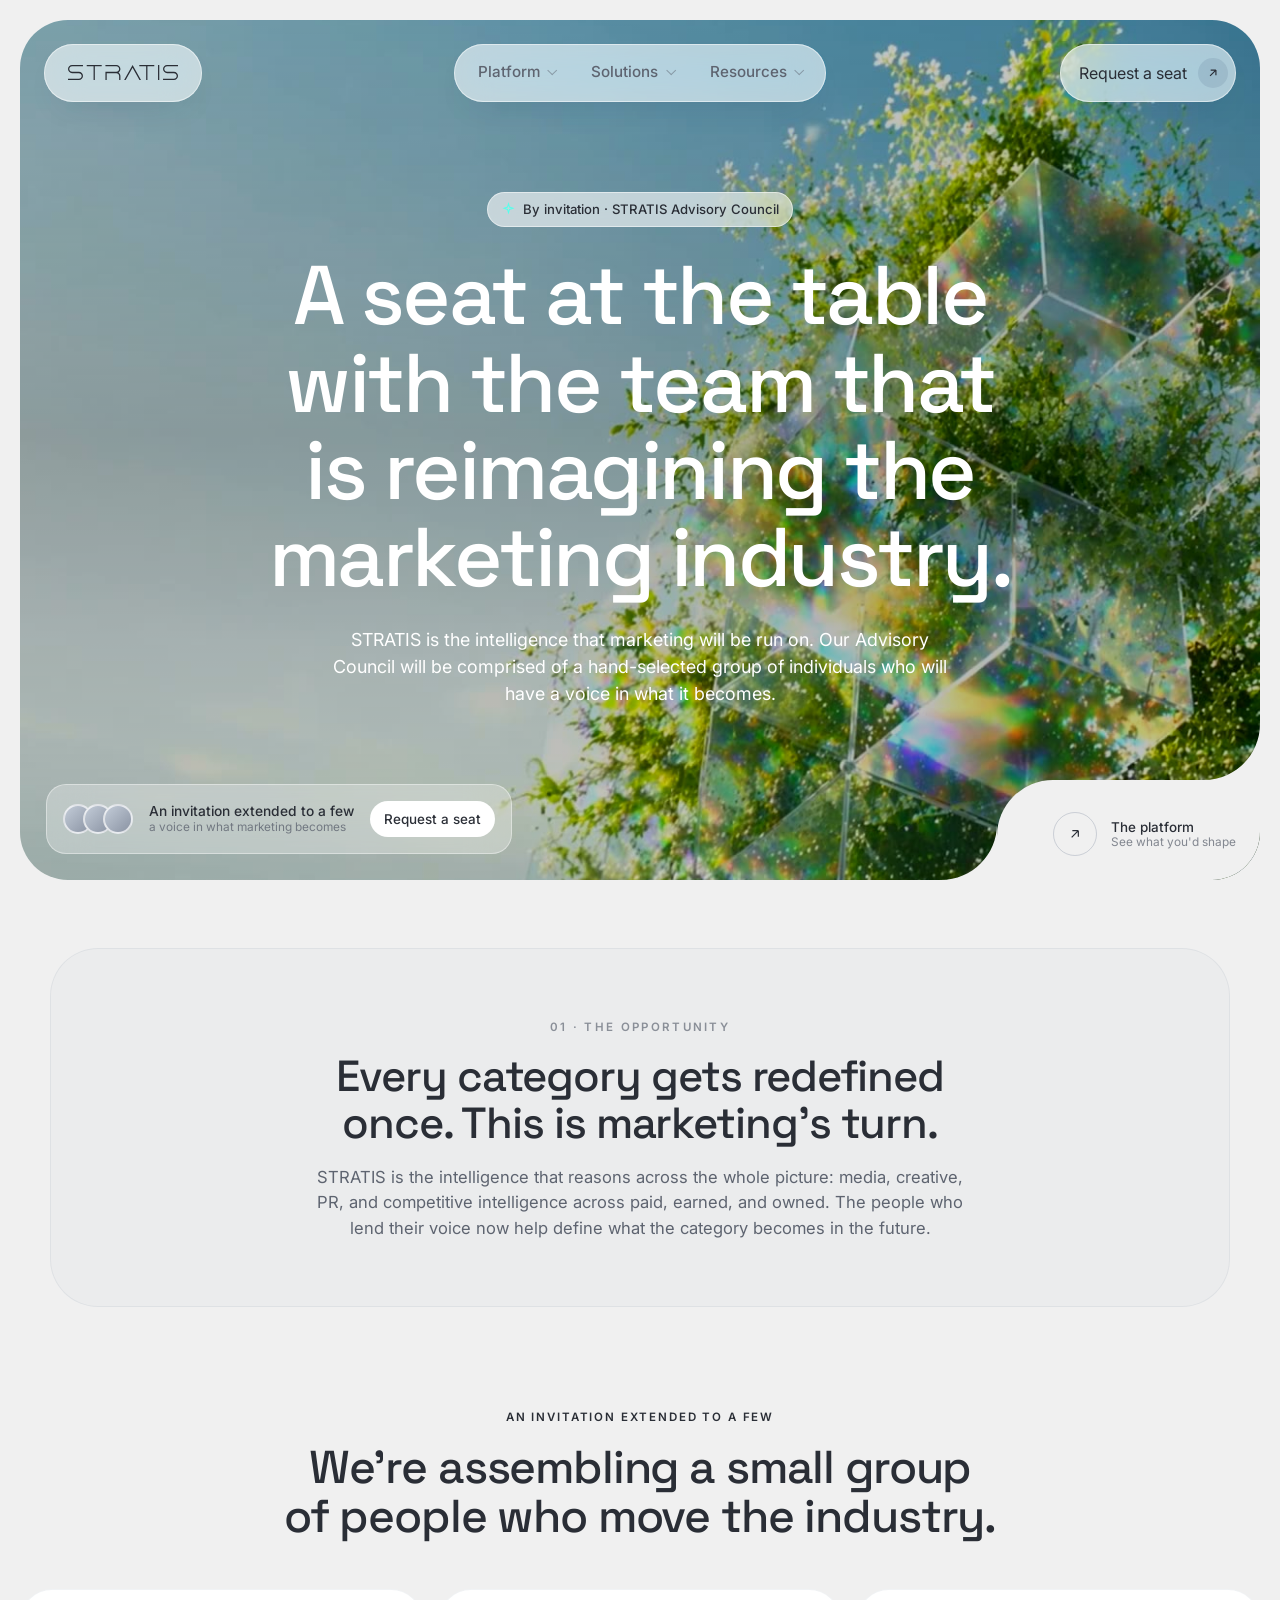
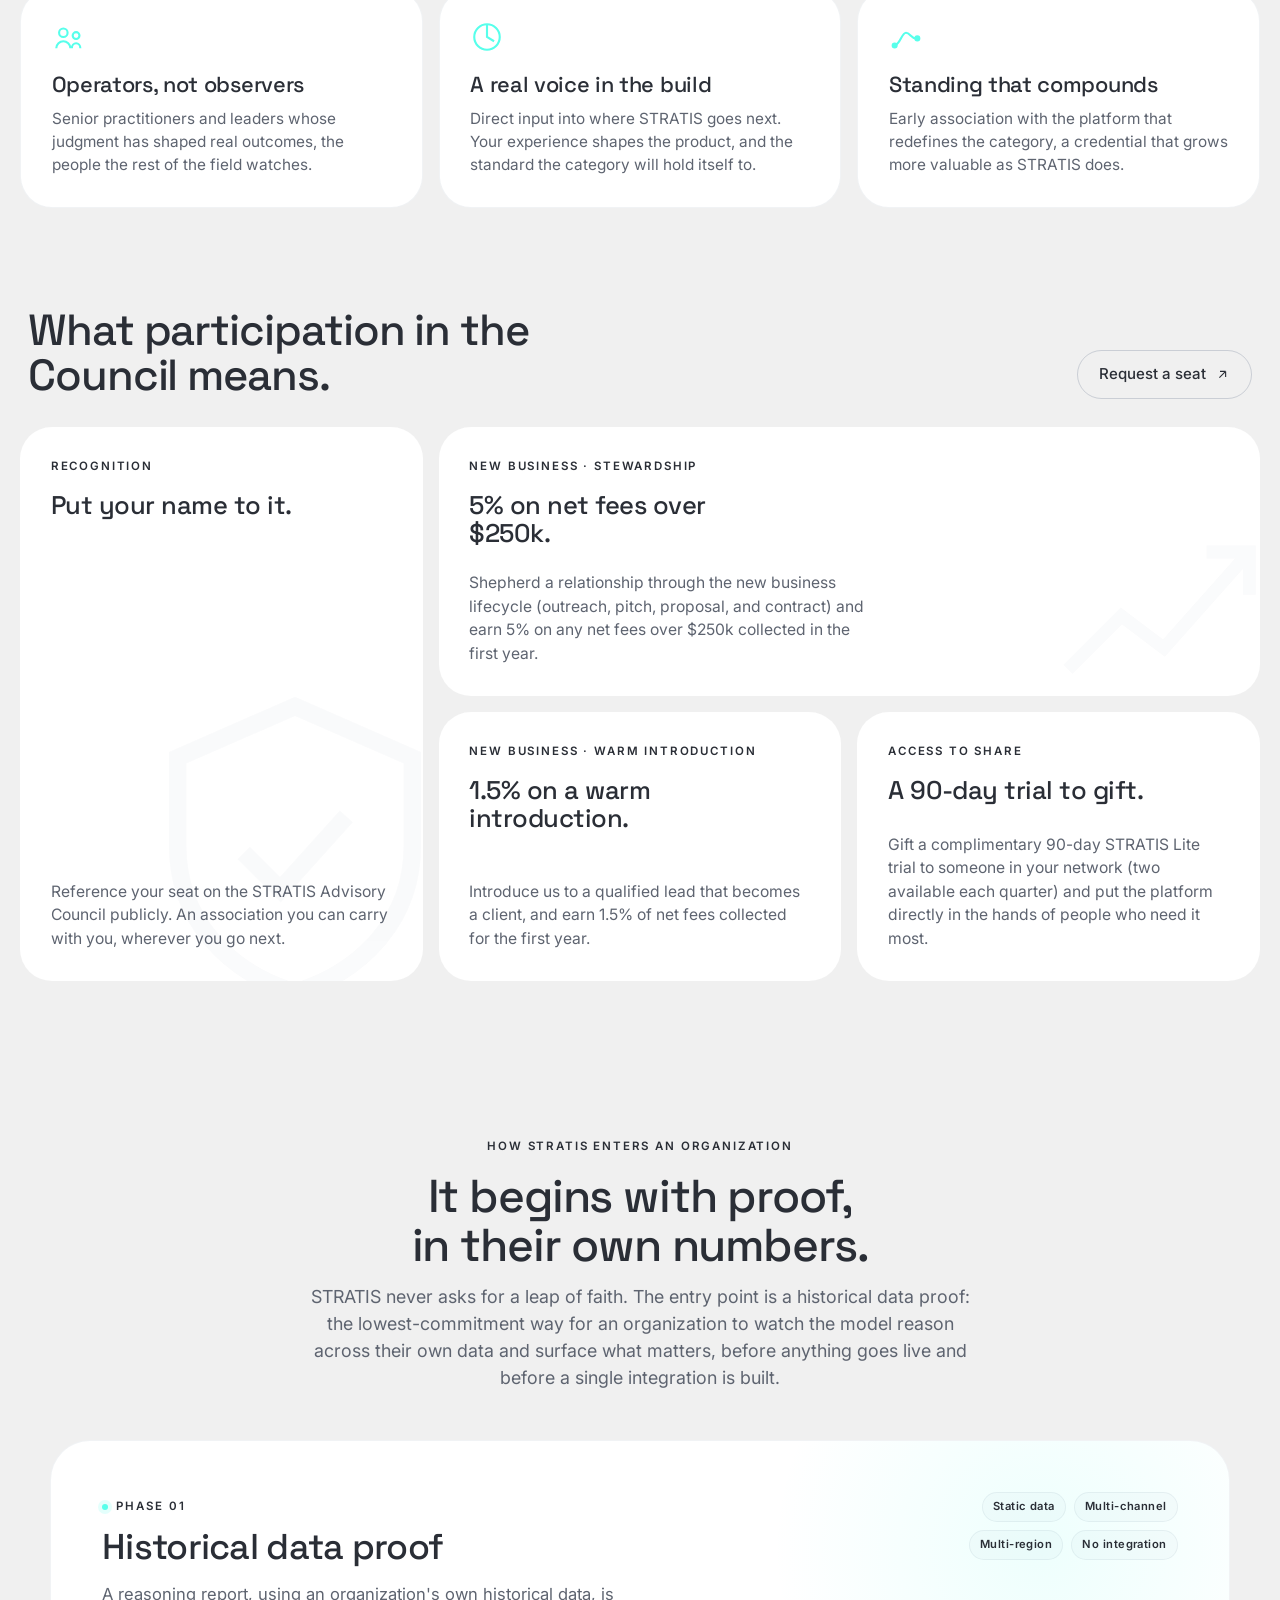
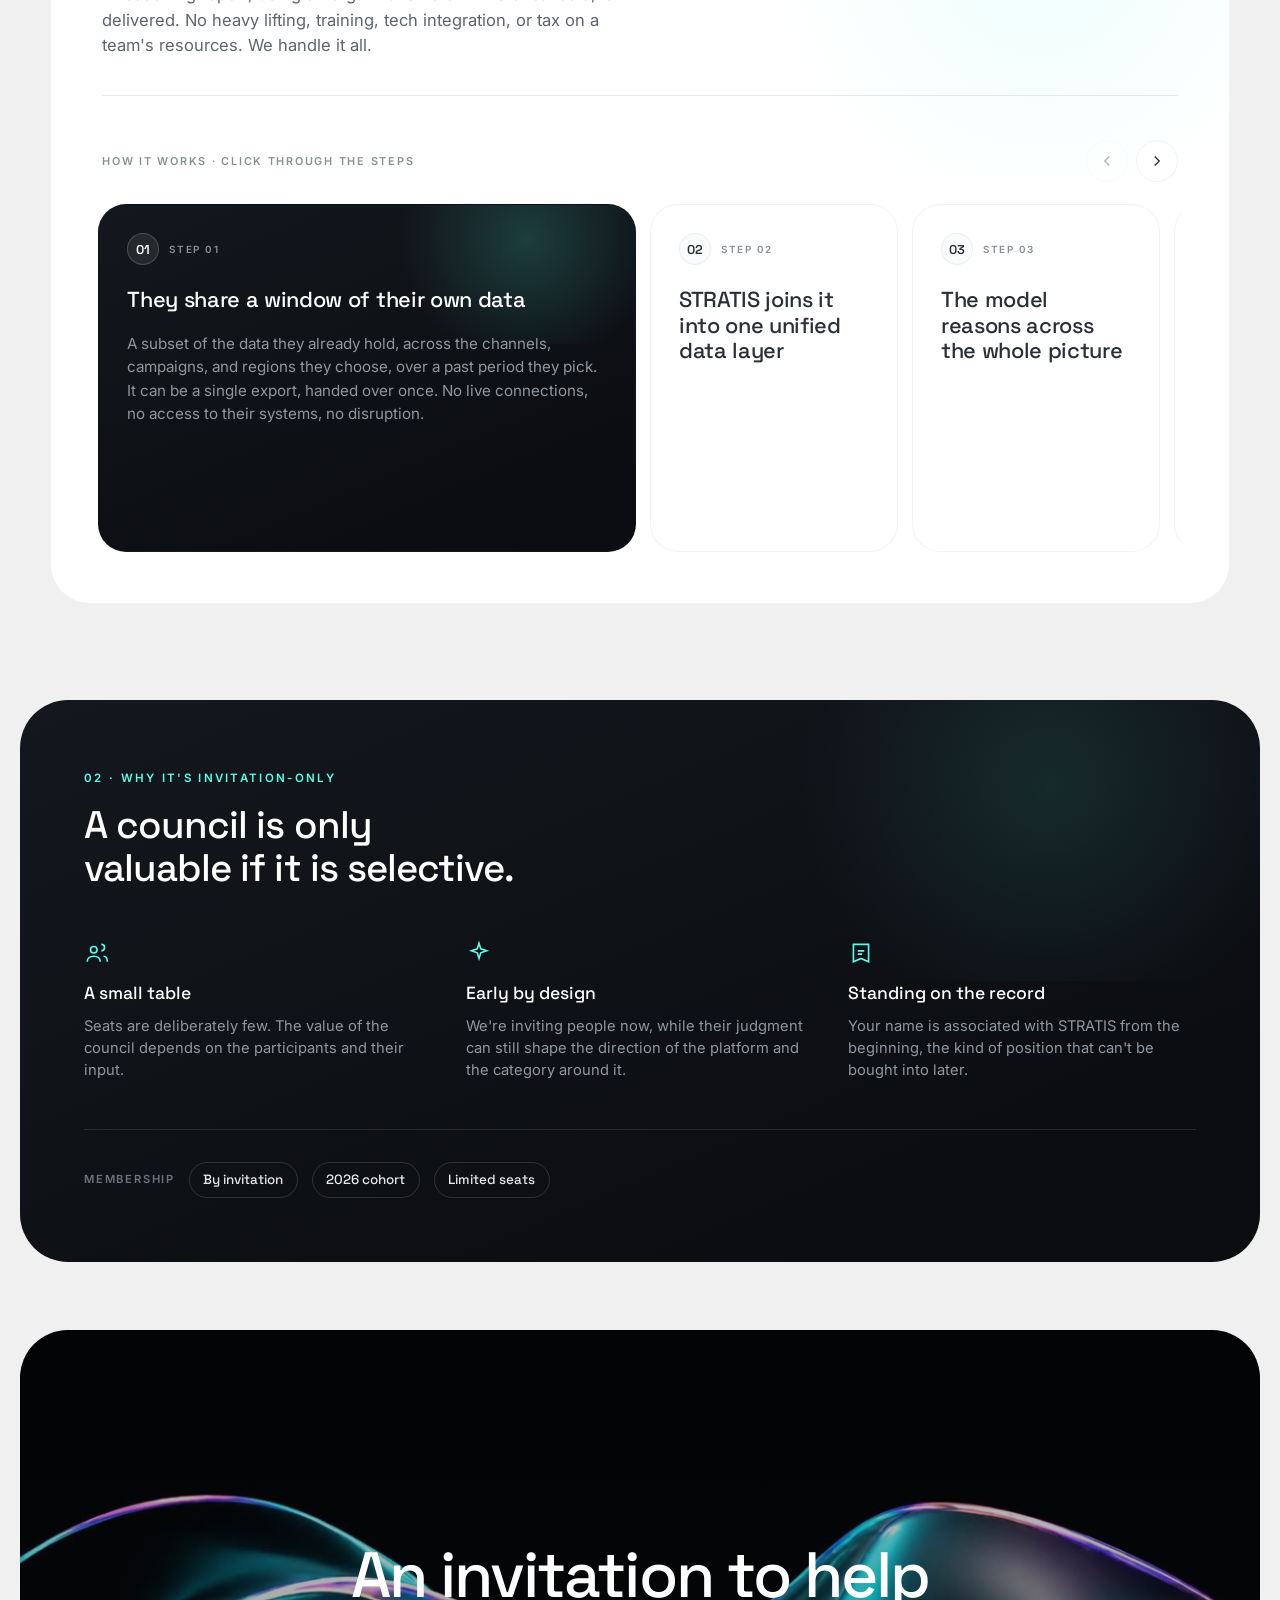
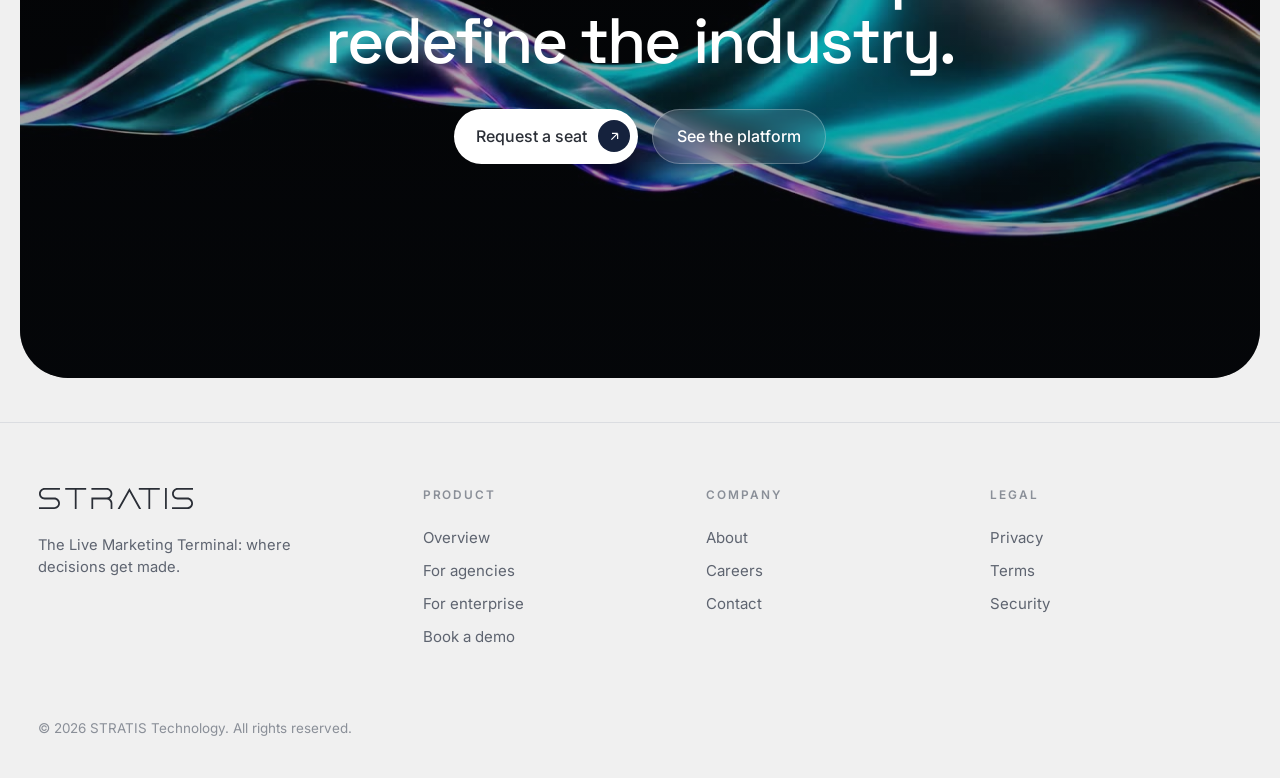
==== commit 5a806202: "Advisory: reword Access to share card ending "people you value" -> "people who need it most"  Co-Aut" ====
--- a/advisory.html
+++ b/advisory.html
@@ -191,7 +191,7 @@
       <article class="card group r" data-d="3">
         <span class="card__eyebrow">Access to share</span>
         <h3 class="card__title">A 90-day trial to gift.</h3>
-        <p class="card__desc">Gift a complimentary 90-day STRATIS Lite trial to someone in your network (two available each quarter) and put the platform directly in the hands of people you value.</p>
+        <p class="card__desc">Gift a complimentary 90-day STRATIS Lite trial to someone in your network (two available each quarter) and put the platform directly in the hands of people who need it most.</p>
       </article>
     </div>
     <p class="bnote r">Participation asks only a few hours once a quarter. Commission structure, pre-approval on new business leads, and qualifying terms are defined and finalized individually with each council member prior to any new business outreach on behalf of STRATIS.</p>
